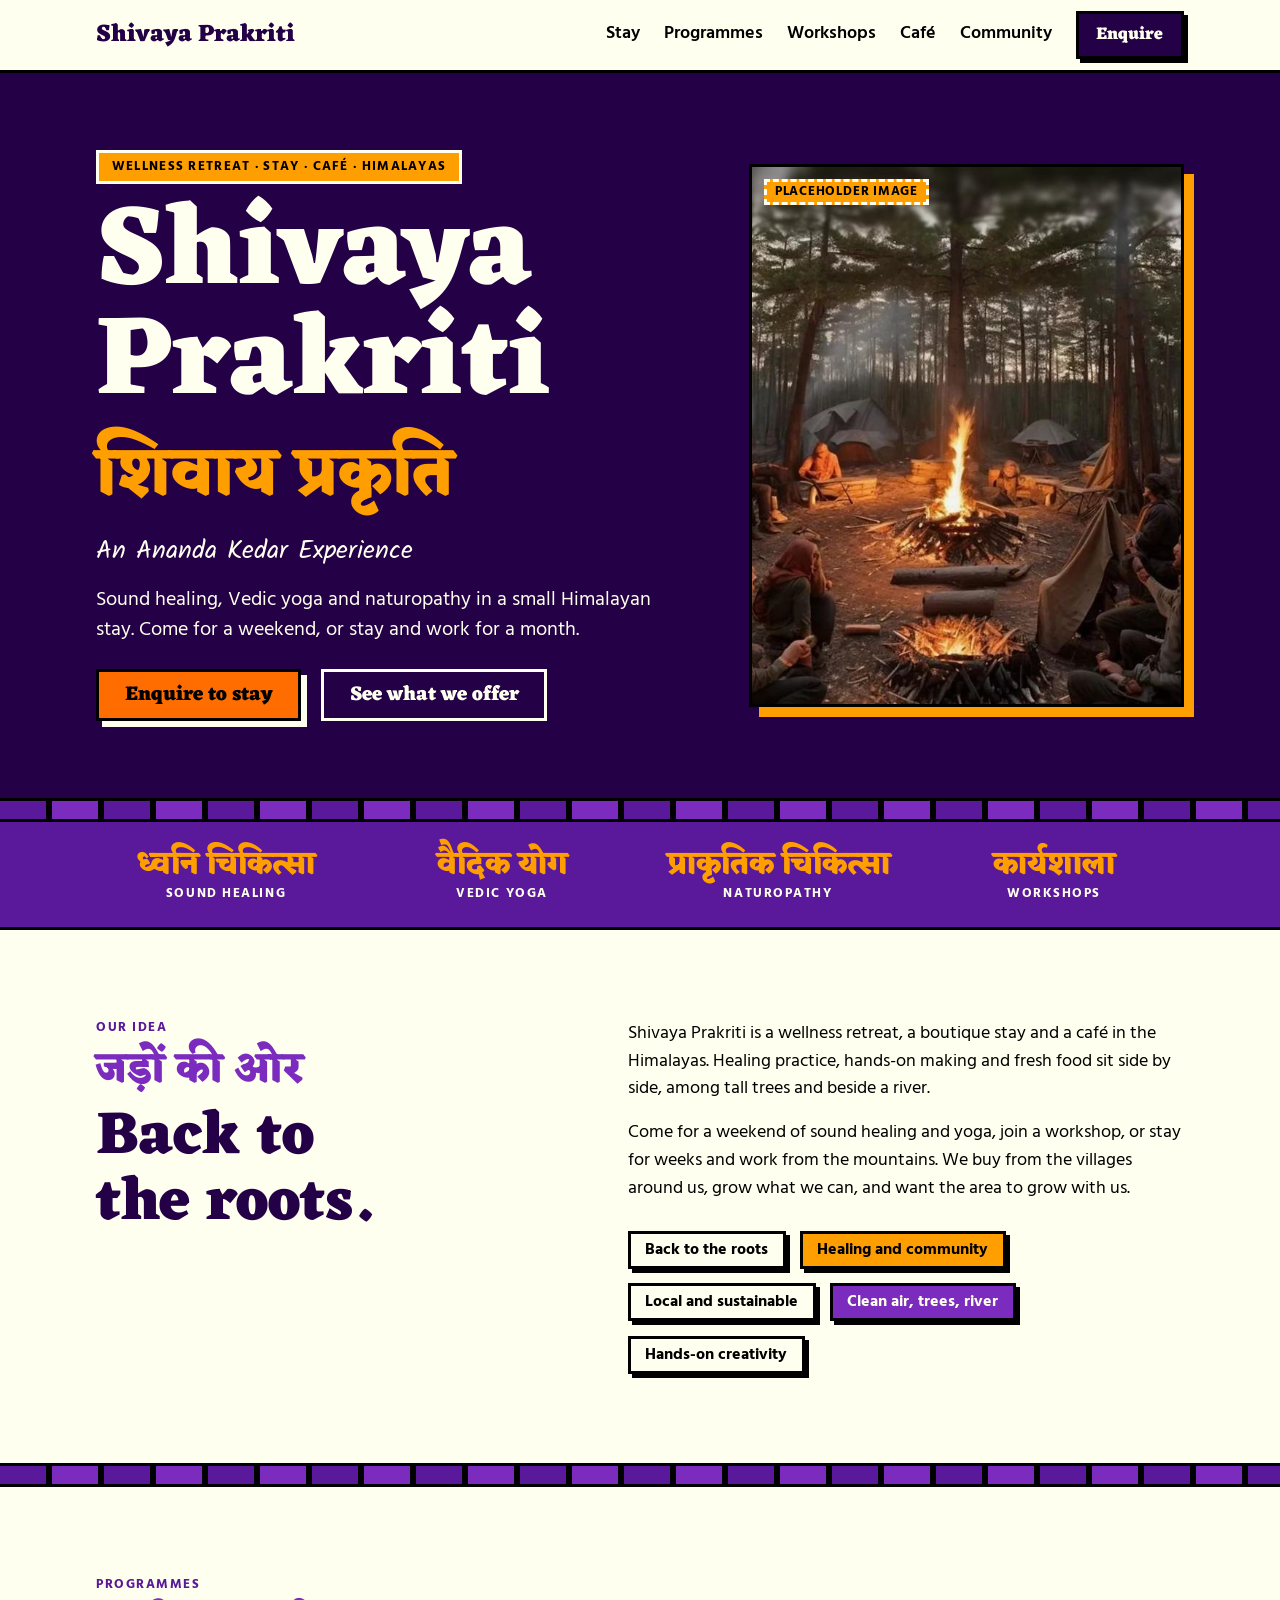
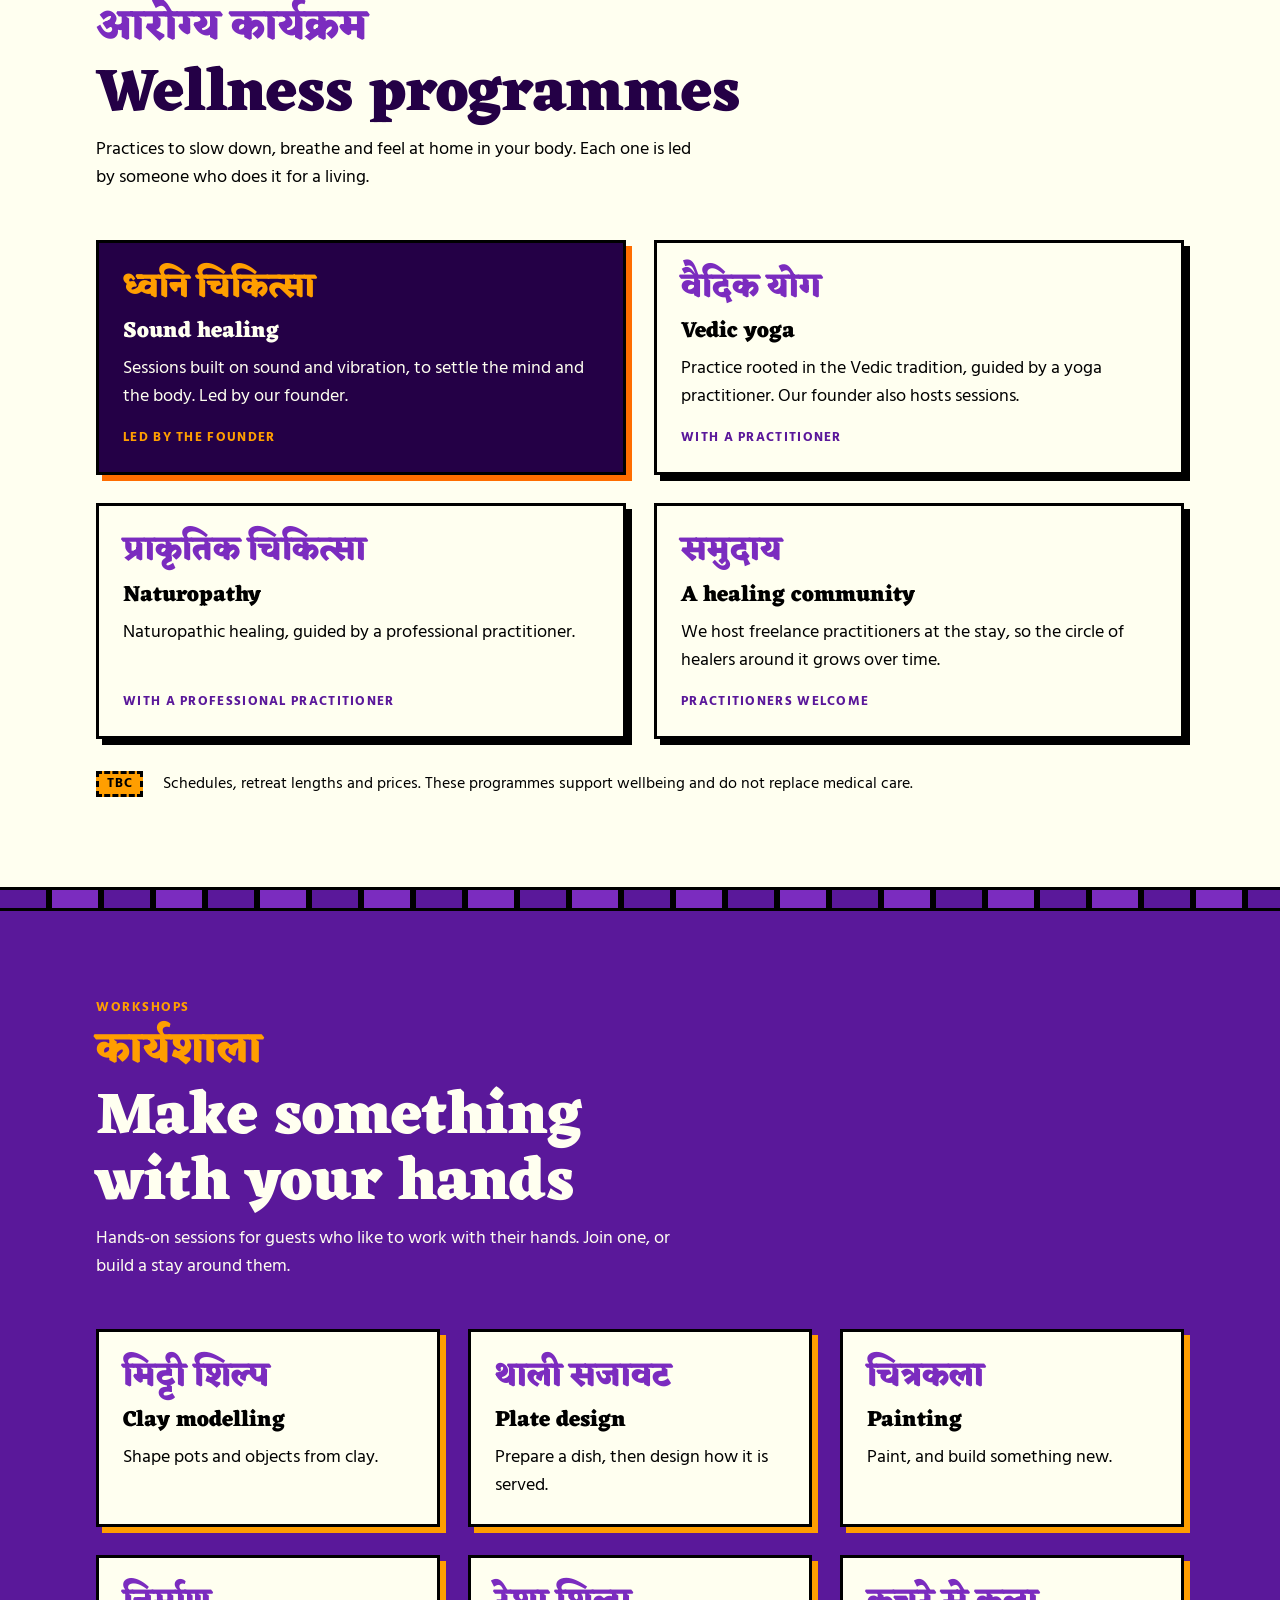
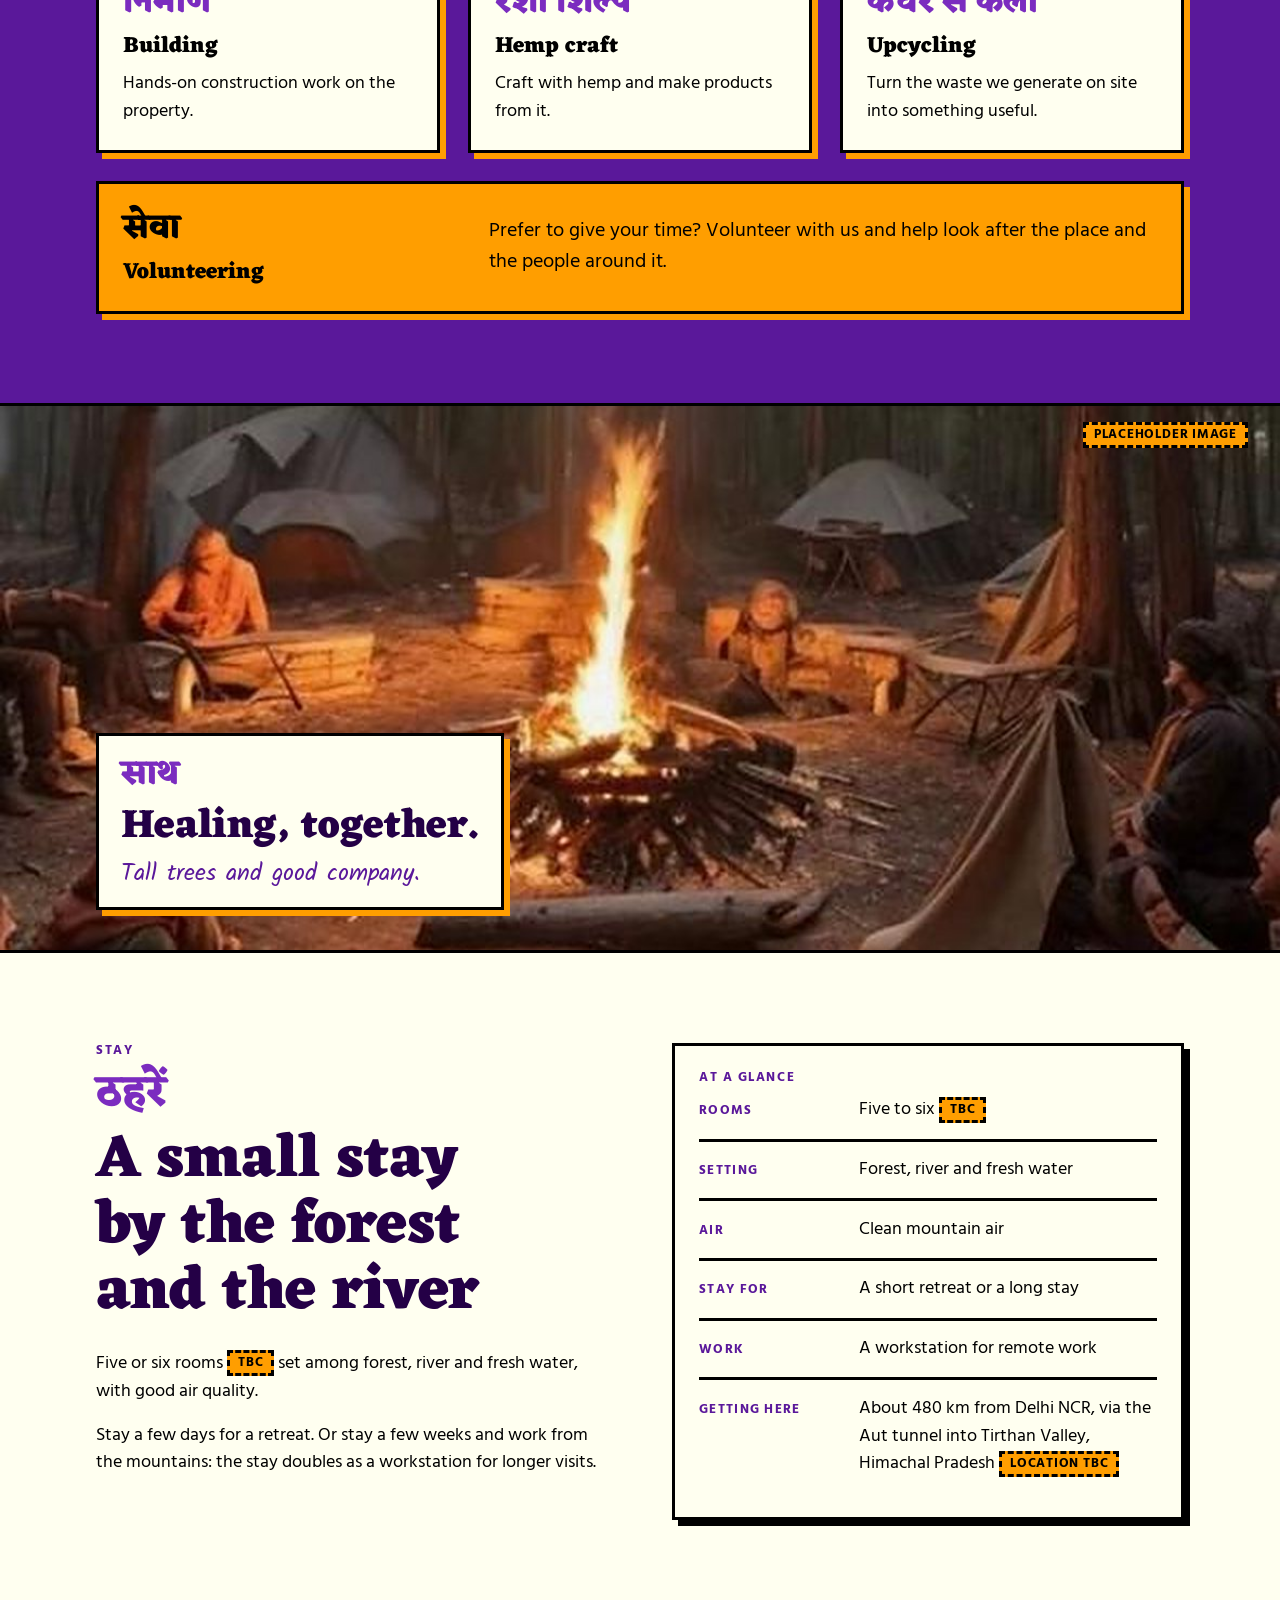
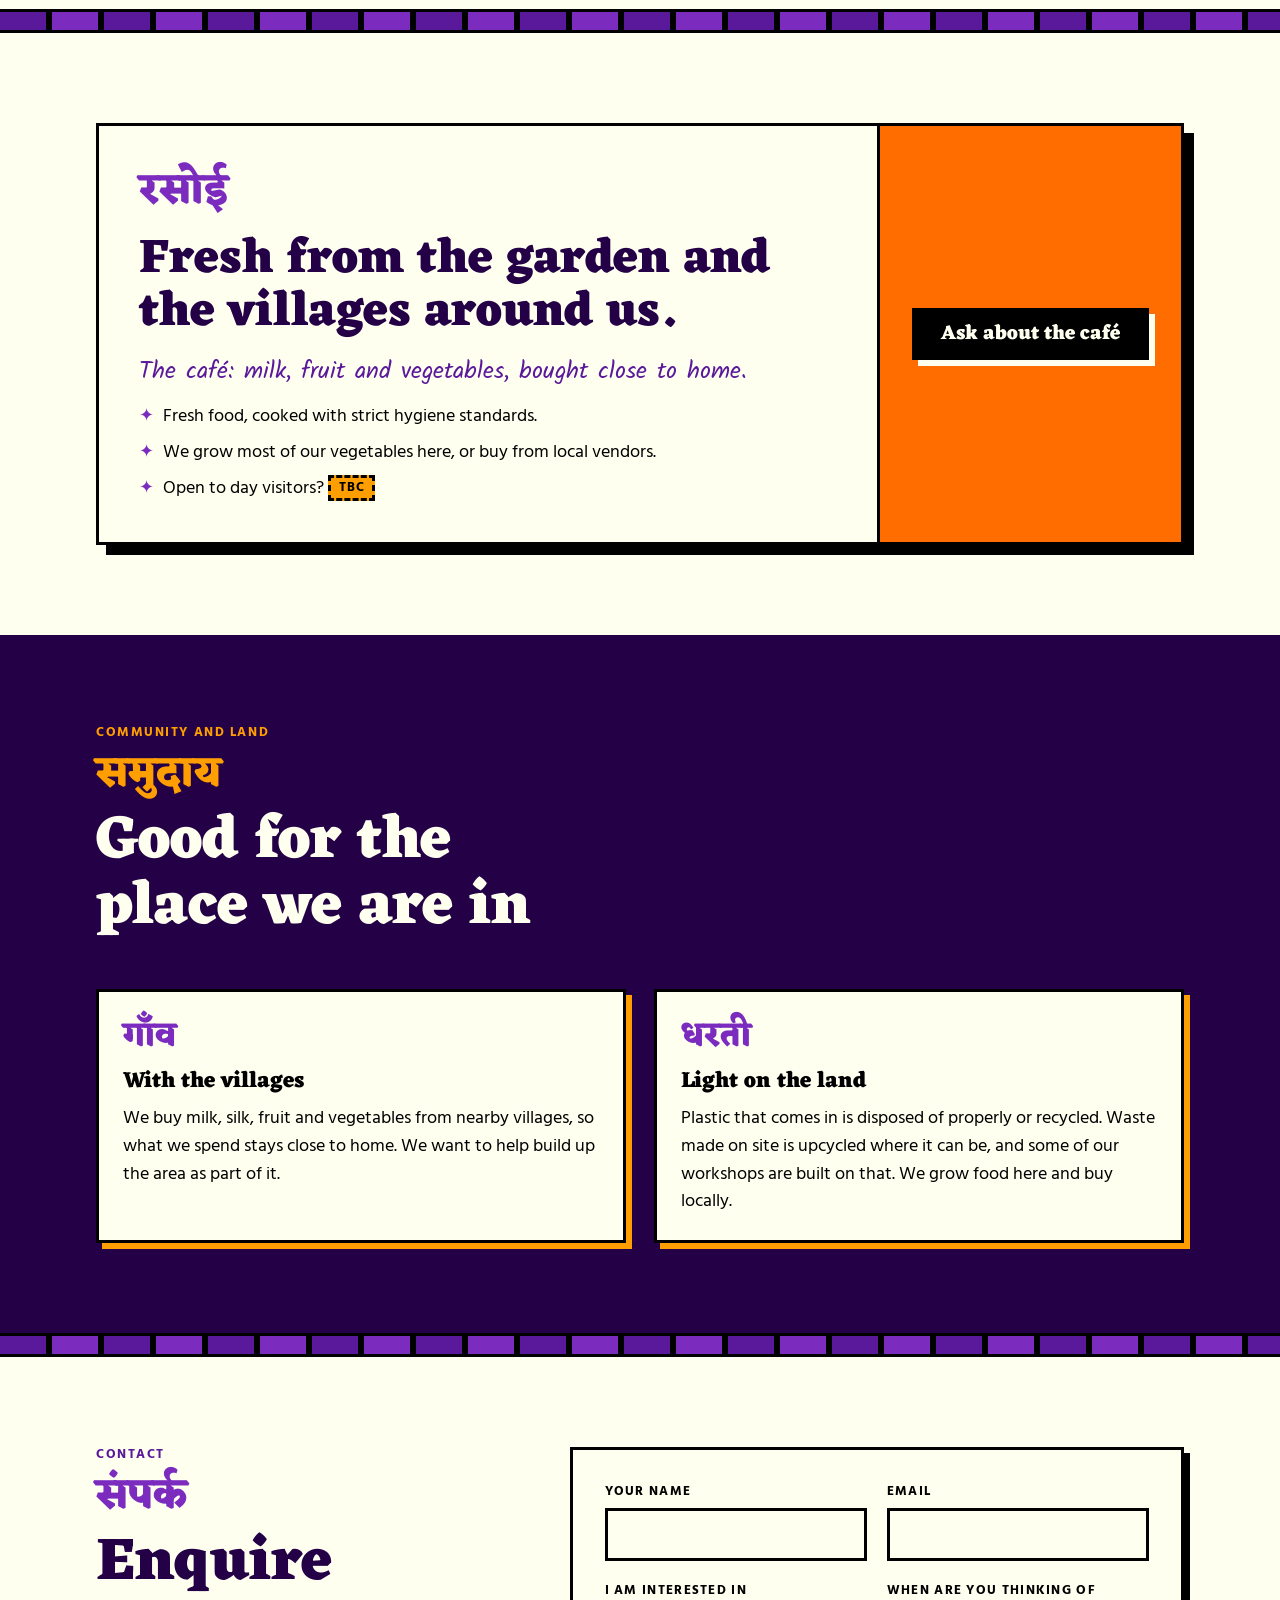
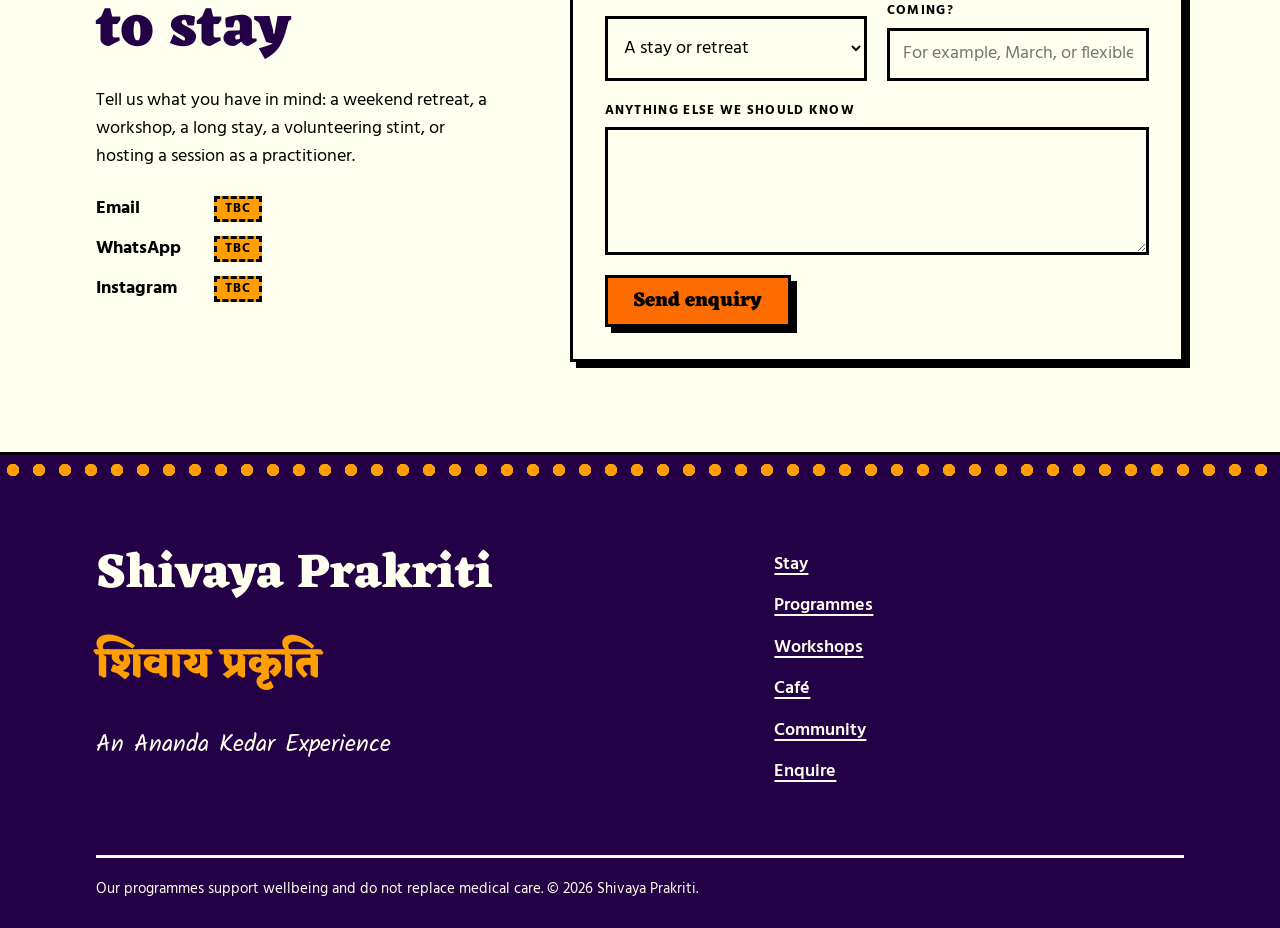
==== site/index.html @ 5810e59e "Add brand guidelines and website v1 - references/brand-guidelines.md: wordmark, Sandhya colour rules" ====
<!doctype html>
<html lang="en">
<head>
<meta charset="utf-8">
<meta name="viewport" content="width=device-width, initial-scale=1">
<title>Shivaya Prakriti: An Ananda Kedar Experience</title>
<meta name="description" content="A wellness retreat, boutique stay and café in the Himalayas. Sound healing, Vedic yoga, naturopathy, craft workshops and long stays.">
<meta name="theme-color" content="#240046">
<link rel="icon" href="assets/img/favicon.svg" type="image/svg+xml">
<link rel="preconnect" href="https://fonts.googleapis.com">
<link rel="preconnect" href="https://fonts.gstatic.com" crossorigin>
<link href="https://fonts.googleapis.com/css2?family=Eczar:wght@600;800&family=Hind:wght@400;600;700&family=Kalam:wght@400;700&display=swap" rel="stylesheet">
<link rel="stylesheet" href="assets/css/styles.css">
</head>
<body id="top">
<a class="skip" href="#main">Skip to content</a>

<header class="site-header">
  <div class="wrap bar">
    <a class="brand" href="#top">Shivaya Prakriti</a>
    <button class="menu-btn" id="menu-btn" type="button" aria-expanded="false" aria-controls="site-nav">Menu</button>
    <nav class="nav" id="site-nav" aria-label="Main">
      <ul>
        <li><a href="#stay">Stay</a></li>
        <li><a href="#programmes">Programmes</a></li>
        <li><a href="#workshops">Workshops</a></li>
        <li><a href="#cafe">Café</a></li>
        <li><a href="#community">Community</a></li>
      </ul>
      <a class="btn btn--dark btn--sm" href="#contact">Enquire</a>
    </nav>
  </div>
</header>

<main id="main">

  <!-- Hero -->
  <section class="hero on-dark" aria-labelledby="hero-title">
    <div class="wrap hero__grid">
      <div class="hero__text">
        <p class="hero__tag">Wellness retreat · Stay · Café · Himalayas</p>
        <h1 id="hero-title"><span>Shivaya</span><span>Prakriti</span></h1>
        <p class="deva" lang="hi">शिवाय प्रकृति</p>
        <p class="note">An Ananda Kedar Experience</p>
        <p class="lede">Sound healing, Vedic yoga and naturopathy in a small Himalayan stay. Come for a weekend, or stay and work for a month.</p>
        <div class="hero__cta">
          <a class="btn btn--primary" href="#contact">Enquire to stay</a>
          <a class="btn btn--ghost" href="#programmes">See what we offer</a>
        </div>
      </div>
      <figure class="frame">
        <img src="assets/img/campfire-portrait.jpg" width="1182" height="1470" fetchpriority="high"
             alt="Illustration of people gathered around two campfires in a pine forest at dusk, with tents among the trees.">
        <figcaption class="tbc">Placeholder image</figcaption>
      </figure>
    </div>
  </section>

  <div class="stripe" aria-hidden="true"></div>

  <!-- Devanagari band, each word with its English -->
  <div class="band">
    <div class="wrap">
      <ul>
        <li><span class="deva" lang="hi">ध्वनि चिकित्सा</span><span class="label">Sound healing</span></li>
        <li><span class="deva" lang="hi">वैदिक योग</span><span class="label">Vedic yoga</span></li>
        <li><span class="deva" lang="hi">प्राकृतिक चिकित्सा</span><span class="label">Naturopathy</span></li>
        <li><span class="deva" lang="hi">कार्यशाला</span><span class="label">Workshops</span></li>
      </ul>
    </div>
  </div>

  <!-- Idea -->
  <section class="sec" aria-labelledby="idea-title">
    <div class="wrap intro__grid">
      <div class="intro__head">
        <p class="label">Our idea</p>
        <p class="deva" lang="hi">जड़ों की ओर</p>
        <h2 id="idea-title">Back to the roots.</h2>
      </div>
      <div class="intro__body">
        <div class="prose">
          <p>Shivaya Prakriti is a wellness retreat, a boutique stay and a café in the Himalayas. Healing practice, hands-on making and fresh food sit side by side, among tall trees and beside a river.</p>
          <p>Come for a weekend of sound healing and yoga, join a workshop, or stay for weeks and work from the mountains. We buy from the villages around us, grow what we can, and want the area to grow with us.</p>
        </div>
        <ul class="chips" aria-label="What we care about">
          <li class="chip">Back to the roots</li>
          <li class="chip">Healing and community</li>
          <li class="chip">Local and sustainable</li>
          <li class="chip">Clean air, trees, river</li>
          <li class="chip">Hands-on creativity</li>
        </ul>
      </div>
    </div>
  </section>

  <div class="stripe" aria-hidden="true"></div>

  <!-- Programmes -->
  <section class="sec" id="programmes" aria-labelledby="programmes-title">
    <div class="wrap">
      <div class="sec-head">
        <p class="label">Programmes</p>
        <p class="deva" lang="hi">आरोग्य कार्यक्रम</p>
        <h2 id="programmes-title">Wellness programmes</h2>
        <p class="lede">Practices to slow down, breathe and feel at home in your body. Each one is led by someone who does it for a living.</p>
      </div>
      <div class="cards cards--2">
        <article class="card card--dark">
          <p class="deva" lang="hi">ध्वनि चिकित्सा</p>
          <h3>Sound healing</h3>
          <p>Sessions built on sound and vibration, to settle the mind and the body. Led by our founder.</p>
          <p class="card__meta">Led by the founder</p>
        </article>
        <article class="card">
          <p class="deva" lang="hi">वैदिक योग</p>
          <h3>Vedic yoga</h3>
          <p>Practice rooted in the Vedic tradition, guided by a yoga practitioner. Our founder also hosts sessions.</p>
          <p class="card__meta">With a practitioner</p>
        </article>
        <article class="card">
          <p class="deva" lang="hi">प्राकृतिक चिकित्सा</p>
          <h3>Naturopathy</h3>
          <p>Naturopathic healing, guided by a professional practitioner.</p>
          <p class="card__meta">With a professional practitioner</p>
        </article>
        <article class="card">
          <p class="deva" lang="hi">समुदाय</p>
          <h3>A healing community</h3>
          <p>We host freelance practitioners at the stay, so the circle of healers around it grows over time.</p>
          <p class="card__meta">Practitioners welcome</p>
        </article>
      </div>
      <p class="sec-foot">
        <span class="tbc">TBC</span>
        <span>Schedules, retreat lengths and prices. These programmes support wellbeing and do not replace medical care.</span>
      </p>
    </div>
  </section>

  <div class="stripe" aria-hidden="true"></div>

  <!-- Workshops -->
  <section class="sec sec--indigo on-dark" id="workshops" aria-labelledby="workshops-title">
    <div class="wrap">
      <div class="sec-head">
        <p class="label">Workshops</p>
        <p class="deva" lang="hi">कार्यशाला</p>
        <h2 id="workshops-title">Make something with your hands</h2>
        <p class="lede">Hands-on sessions for guests who like to work with their hands. Join one, or build a stay around them.</p>
      </div>
      <div class="cards cards--3">
        <article class="card">
          <p class="deva" lang="hi">मिट्टी शिल्प</p>
          <h3>Clay modelling</h3>
          <p>Shape pots and objects from clay.</p>
        </article>
        <article class="card">
          <p class="deva" lang="hi">थाली सजावट</p>
          <h3>Plate design</h3>
          <p>Prepare a dish, then design how it is served.</p>
        </article>
        <article class="card">
          <p class="deva" lang="hi">चित्रकला</p>
          <h3>Painting</h3>
          <p>Paint, and build something new.</p>
        </article>
        <article class="card">
          <p class="deva" lang="hi">निर्माण</p>
          <h3>Building</h3>
          <p>Hands-on construction work on the property.</p>
        </article>
        <article class="card">
          <p class="deva" lang="hi">रेशा शिल्प</p>
          <h3>Hemp craft</h3>
          <p>Craft with hemp and make products from it.</p>
        </article>
        <article class="card">
          <p class="deva" lang="hi">कचरे से कला</p>
          <h3>Upcycling</h3>
          <p>Turn the waste we generate on site into something useful.</p>
        </article>
      </div>
      <div class="vol">
        <article class="card card--amber">
          <p class="deva" lang="hi">सेवा</p>
          <h3>Volunteering</h3>
          <p>Prefer to give your time? Volunteer with us and help look after the place and the people around it.</p>
        </article>
      </div>
    </div>
  </section>

  <!-- Photo band -->
  <section class="photo" aria-labelledby="photo-title">
    <img src="assets/img/campfire-wide.jpg" width="1182" height="640" loading="lazy"
         alt="Wide view of people sitting around a campfire among tall pine trees at dusk.">
    <span class="tbc">Placeholder image</span>
    <div class="card">
      <p class="deva" lang="hi">साथ</p>
      <h2 id="photo-title">Healing, together.</h2>
      <p class="note">Tall trees and good company.</p>
    </div>
  </section>

  <!-- Stay -->
  <section class="sec" id="stay" aria-labelledby="stay-title">
    <div class="wrap stay__grid">
      <div class="stay__text">
        <div class="sec-head sec-head--flush">
          <p class="label">Stay</p>
          <p class="deva" lang="hi">ठहरें</p>
          <h2 id="stay-title">A small stay by the forest and the river</h2>
        </div>
        <div class="prose">
          <p>Five or six rooms <span class="tbc">TBC</span> set among forest, river and fresh water, with good air quality.</p>
          <p>Stay a few days for a retreat. Or stay a few weeks and work from the mountains: the stay doubles as a workstation for longer visits.</p>
        </div>
      </div>
      <div class="card">
        <p class="label">At a glance</p>
        <dl class="facts">
          <div><dt>Rooms</dt><dd>Five to six <span class="tbc">TBC</span></dd></div>
          <div><dt>Setting</dt><dd>Forest, river and fresh water</dd></div>
          <div><dt>Air</dt><dd>Clean mountain air</dd></div>
          <div><dt>Stay for</dt><dd>A short retreat or a long stay</dd></div>
          <div><dt>Work</dt><dd>A workstation for remote work</dd></div>
          <div><dt>Getting here</dt><dd>About 480 km from Delhi NCR, via the Aut tunnel into Tirthan Valley, Himachal Pradesh <span class="tbc">Location TBC</span></dd></div>
        </dl>
      </div>
    </div>
  </section>

  <div class="stripe" aria-hidden="true"></div>

  <!-- Café -->
  <section class="sec" id="cafe" aria-labelledby="cafe-title">
    <div class="wrap">
      <div class="cafe">
        <div class="cafe__text">
          <p class="deva" lang="hi">रसोई</p>
          <h2 id="cafe-title">Fresh from the garden and the villages around us.</h2>
          <p class="note">The café: milk, fruit and vegetables, bought close to home.</p>
          <ul class="cafe__list">
            <li>Fresh food, cooked with strict hygiene standards.</li>
            <li>We grow most of our vegetables here, or buy from local vendors.</li>
            <li>Open to day visitors? <span class="tbc">TBC</span></li>
          </ul>
        </div>
        <div class="cafe__side">
          <a class="btn btn--black" href="#contact">Ask about the café</a>
        </div>
      </div>
    </div>
  </section>

  <!-- Community and sustainability -->
  <section class="sec sec--amethyst on-dark" id="community" aria-labelledby="community-title">
    <div class="wrap">
      <div class="sec-head">
        <p class="label">Community and land</p>
        <p class="deva" lang="hi">समुदाय</p>
        <h2 id="community-title">Good for the place we are in</h2>
      </div>
      <div class="cards cards--2">
        <article class="card">
          <p class="deva" lang="hi">गाँव</p>
          <h3>With the villages</h3>
          <p>We buy milk, silk, fruit and vegetables from nearby villages, so what we spend stays close to home. We want to help build up the area as part of it.</p>
        </article>
        <article class="card">
          <p class="deva" lang="hi">धरती</p>
          <h3>Light on the land</h3>
          <p>Plastic that comes in is disposed of properly or recycled. Waste made on site is upcycled where it can be, and some of our workshops are built on that. We grow food here and buy locally.</p>
        </article>
      </div>
    </div>
  </section>

  <div class="stripe" aria-hidden="true"></div>

  <!-- Contact -->
  <section class="sec" id="contact" aria-labelledby="contact-title">
    <div class="wrap contact__grid">
      <div class="contact__info">
        <div class="sec-head sec-head--flush">
          <p class="label">Contact</p>
          <p class="deva" lang="hi">संपर्क</p>
          <h2 id="contact-title">Enquire to stay</h2>
        </div>
        <p class="lede">Tell us what you have in mind: a weekend retreat, a workshop, a long stay, a volunteering stint, or hosting a session as a practitioner.</p>
        <ul class="contact__list">
          <li><strong>Email</strong> <span class="tbc">TBC</span></li>
          <li><strong>WhatsApp</strong> <span class="tbc">TBC</span></li>
          <li><strong>Instagram</strong> <span class="tbc">TBC</span></li>
        </ul>
      </div>

      <form class="card form" id="enquiry" novalidate>
        <div class="row">
          <div class="field">
            <label for="f-name">Your name</label>
            <input id="f-name" name="name" type="text" autocomplete="name" required>
          </div>
          <div class="field">
            <label for="f-email">Email</label>
            <input id="f-email" name="email" type="email" autocomplete="email" required>
          </div>
        </div>
        <div class="row">
          <div class="field">
            <label for="f-interest">I am interested in</label>
            <select id="f-interest" name="interest">
              <option>A stay or retreat</option>
              <option>A long stay and remote work</option>
              <option>A workshop</option>
              <option>The café</option>
              <option>Volunteering</option>
              <option>Hosting a session as a practitioner</option>
              <option>Something else</option>
            </select>
          </div>
          <div class="field">
            <label for="f-dates">When are you thinking of coming?</label>
            <input id="f-dates" name="dates" type="text" placeholder="For example, March, or flexible">
          </div>
        </div>
        <div class="field">
          <label for="f-message">Anything else we should know</label>
          <textarea id="f-message" name="message"></textarea>
        </div>
        <div>
          <button class="btn btn--primary" type="submit">Send enquiry</button>
        </div>
        <p class="form__status" id="form-status" role="status" aria-live="polite"></p>
      </form>
    </div>
  </section>

</main>

<footer class="site-footer on-dark">
  <div class="dots" aria-hidden="true"></div>
  <div class="wrap">
    <div class="site-footer__grid">
      <div class="site-footer__brand">
        <a class="brand" href="#top">Shivaya Prakriti</a>
        <p class="deva" lang="hi">शिवाय प्रकृति</p>
        <p class="note">An Ananda Kedar Experience</p>
      </div>
      <nav aria-label="Footer">
        <ul>
          <li><a href="#stay">Stay</a></li>
          <li><a href="#programmes">Programmes</a></li>
          <li><a href="#workshops">Workshops</a></li>
          <li><a href="#cafe">Café</a></li>
          <li><a href="#community">Community</a></li>
          <li><a href="#contact">Enquire</a></li>
        </ul>
      </nav>
    </div>
    <p class="site-footer__small">Our programmes support wellbeing and do not replace medical care. © 2026 Shivaya Prakriti.</p>
  </div>
</footer>

<script src="assets/js/main.js" defer></script>
</body>
</html>
---- site/assets/css/styles.css ----
/*
  Shivaya Prakriti: An Ananda Kedar Experience
  Indian Brutalism. Sandhya palette, Signboard type.
  Rules live in references/brand-guidelines.md.

  Layout concept: full-width colour bands (amethyst, ivory, indigo) divided by
  Kath-Kuni stripes. Inside each band, heavy outlined blocks with hard shadows.
*/

:root {
  /* Sandhya palette */
  --amethyst: #240046;
  --indigo:   #5A189A;
  --violet:   #7B2CBF;
  --pumpkin:  #FF6D00;
  --amber:    #FF9E00;
  --ivory:    #FFFFF0;
  --black:    #000000;

  /* Signboard type */
  --font-display: "Eczar", Georgia, serif;
  --font-body:    "Hind", system-ui, -apple-system, "Segoe UI", sans-serif;
  --font-note:    "Kalam", "Comic Sans MS", cursive;

  /* Outlines and hard shadows (no blur, no radius) */
  --line: 3px;
  --shadow-c: var(--black);       /* hard shadow colour: amber or ivory on dark surfaces */
  --offset-s: 4px;
  --offset-m: 6px;
  --offset-l: 10px;

  /* Layout */
  --gutter: 1rem;
  --max: 72rem;
  --section: clamp(3rem, 7vw, 6rem);
}

*,
*::before,
*::after { box-sizing: border-box; }

html {
  -webkit-text-size-adjust: 100%;
  scroll-padding-top: 5rem;
}

@media (prefers-reduced-motion: no-preference) {
  html { scroll-behavior: smooth; }
}

body {
  margin: 0;
  background: var(--ivory);
  color: var(--black);
  font-family: var(--font-body);
  font-size: 1.125rem;
  line-height: 1.55;
  overflow-x: clip;
}

img { display: block; max-width: 100%; height: auto; }

p, h1, h2, h3, ul, dl, dd, figure { margin: 0; }
ul { padding: 0; list-style: none; }

a { color: var(--violet); text-underline-offset: 0.2em; text-decoration-thickness: 2px; }
a:hover { color: var(--indigo); }

:focus-visible { outline: var(--line) solid var(--violet); outline-offset: 3px; }
.on-dark :focus-visible { outline-color: var(--amber); }

@media (min-width: 48rem) { :root { --gutter: 2rem; } }

.wrap {
  width: 100%;
  max-width: var(--max);
  margin-inline: auto;
  padding-inline: var(--gutter);
}

.skip {
  position: absolute;
  left: 1rem;
  top: -4rem;
  z-index: 40;
  padding: 0.6rem 1rem;
  background: var(--amber);
  color: var(--black);
  border: var(--line) solid var(--black);
  font-weight: 700;
}
.skip:focus { top: 1rem; }

/* ---------- Type ---------- */

.label {
  font-size: 0.8125rem;
  font-weight: 700;
  letter-spacing: 0.12em;
  text-transform: uppercase;
  line-height: 1.3;
  color: var(--indigo);
}
.on-dark .label { color: var(--amber); }

.deva {
  font-family: var(--font-display);
  font-weight: 800;
  font-size: clamp(1.75rem, 4vw, 2.5rem);
  line-height: 1.3;
  color: var(--violet);
}
.on-dark .deva { color: var(--amber); }

h2 {
  font-family: var(--font-display);
  font-weight: 800;
  font-size: clamp(2.25rem, 5.5vw, 3.75rem);
  line-height: 1.1;
  color: var(--amethyst);
  text-wrap: balance;
}
.on-dark h2 { color: var(--ivory); }

h3 {
  font-family: var(--font-display);
  font-weight: 800;
  line-height: 1.25;
}

.note {
  font-family: var(--font-note);
  font-size: clamp(1.25rem, 2.4vw, 1.5rem);
  line-height: 1.3;
  color: var(--indigo);
}
.on-dark .note { color: var(--ivory); }

.lede { max-width: 38rem; }
.prose { display: grid; gap: 1rem; max-width: 40rem; }

/* ---------- Placeholder chip: content awaiting the founder ---------- */

.tbc {
  display: inline-block;
  padding: 0.05rem 0.5rem;
  background: var(--amber);
  color: var(--black);
  border: var(--line) dashed var(--black);
  font-family: var(--font-body);
  font-size: 0.8125rem;
  font-weight: 700;
  letter-spacing: 0.06em;
  line-height: 1.4;
  text-transform: uppercase;
  vertical-align: middle;
}
.on-dark .tbc { border-color: var(--ivory); }

/* ---------- Buttons ---------- */

.btn {
  display: inline-flex;
  align-items: center;
  justify-content: center;
  min-height: 3.25rem;
  padding: 0.65rem 1.6rem;
  background: var(--ivory);
  color: var(--black);
  border: var(--line) solid var(--black);
  box-shadow: var(--offset-m) var(--offset-m) 0 var(--shadow-c);
  font-family: var(--font-display);
  font-weight: 800;
  font-size: 1.25rem;
  line-height: 1.2;
  text-align: center;
  text-decoration: none;
  cursor: pointer;
  transition: transform 0.12s ease, box-shadow 0.12s ease;
}
.btn:hover {
  color: var(--black);
  transform: translate(-2px, -2px);
  box-shadow: 8px 8px 0 var(--shadow-c);
}
.btn:active {
  transform: translate(6px, 6px);
  box-shadow: 0 0 0 var(--shadow-c);
}

.btn--primary { background: var(--pumpkin); }

.btn--dark { background: var(--amethyst); color: var(--ivory); }
.btn--dark:hover { background: var(--indigo); color: var(--ivory); }

.btn--black { background: var(--black); color: var(--ivory); --shadow-c: var(--ivory); }
.btn--black:hover { color: var(--ivory); }

.btn--ghost {
  background: transparent;
  color: var(--ivory);
  border-color: var(--ivory);
  box-shadow: none;
}
.btn--ghost:hover { background: var(--ivory); color: var(--black); box-shadow: none; transform: none; }
.btn--ghost:active { transform: none; }

.btn--sm {
  min-height: 3rem;
  padding: 0.4rem 1.1rem;
  font-size: 1.0625rem;
  box-shadow: var(--offset-s) var(--offset-s) 0 var(--shadow-c);
}

.on-dark .btn { --shadow-c: var(--ivory); }
.on-dark .btn--ghost { color: var(--ivory); }
.on-dark .btn--ghost:hover { color: var(--black); }

@media (prefers-reduced-motion: reduce) {
  .btn { transition: none; }
}

/* ---------- Header ---------- */

.site-header {
  position: sticky;
  top: env(safe-area-inset-top, 0px);
  z-index: 30;
  background: var(--ivory);
  border-bottom: var(--line) solid var(--black);
}

.bar {
  display: flex;
  flex-wrap: wrap;
  align-items: center;
  justify-content: space-between;
  gap: 0.5rem 1.5rem;
  padding-block: 0.7rem;
}

.brand {
  font-family: var(--font-display);
  font-weight: 800;
  font-size: 1.5rem;
  line-height: 1.2;
  color: var(--amethyst);
  text-decoration: none;
}
.brand:hover { color: var(--indigo); }

.nav { display: flex; align-items: center; gap: 1.5rem; }
.nav ul { display: flex; gap: 1.5rem; }
.nav li a {
  display: inline-block;
  padding-block: 0.25rem;
  color: var(--black);
  font-weight: 600;
  text-decoration: none;
  border-bottom: var(--line) solid transparent;
}
.nav li a:hover { border-bottom-color: var(--violet); color: var(--black); }

.menu-btn {
  display: none;
  min-height: 3rem;
  padding: 0.3rem 1rem;
  background: var(--ivory);
  color: var(--black);
  border: var(--line) solid var(--black);
  box-shadow: var(--offset-s) var(--offset-s) 0 var(--shadow-c);
  font-family: var(--font-display);
  font-weight: 800;
  font-size: 1.0625rem;
  cursor: pointer;
}

@media (max-width: 63.99rem) {
  .js .menu-btn { display: inline-flex; align-items: center; }
  .js .nav {
    display: none;
    position: absolute;
    top: 100%;
    inset-inline: 0;
    flex-direction: column;
    align-items: stretch;
    gap: 1rem;
    padding: 1rem var(--gutter) 1.5rem;
    background: var(--ivory);
    border-bottom: var(--line) solid var(--black);
  }
  .js .nav.is-open { display: flex; }
  .js .nav ul { flex-direction: column; gap: 0; }
  .js .nav li a { display: block; padding-block: 0.7rem; font-size: 1.25rem; }
  .js .nav .btn { align-self: flex-start; }
}

/* ---------- Kath-Kuni stripe: the only texture ---------- */

.stripe {
  height: 1.5rem;
  border-block: var(--line) solid var(--black);
  background: repeating-linear-gradient(
    90deg,
    var(--indigo) 0 46px,
    var(--black) 46px 52px,
    var(--violet) 52px 98px,
    var(--black) 98px 104px
  );
}

.dots {
  height: 1.875rem;
  border-top: var(--line) solid var(--black);
  background-color: var(--amethyst);
  background-image: radial-gradient(circle, var(--amber) 6px, transparent 6.5px);
  background-size: 26px 30px;
}

/* ---------- Sections ---------- */

.sec { padding-block: var(--section); }
.sec--amethyst { background: var(--amethyst); color: var(--ivory); }
.sec--indigo { background: var(--indigo); color: var(--ivory); }
.on-dark { --shadow-c: var(--amber); }

.sec-head { display: grid; gap: 0.5rem; max-width: 46rem; margin-bottom: clamp(1.75rem, 4vw, 3rem); }
.sec-head--flush { margin-bottom: 0; }

.cards {
  display: grid;
  gap: 1.75rem;
  grid-template-columns: minmax(0, 1fr);
}
@media (min-width: 40rem) { .cards--2, .cards--3 { grid-template-columns: repeat(2, minmax(0, 1fr)); } }
@media (min-width: 64rem) { .cards--3 { grid-template-columns: repeat(3, minmax(0, 1fr)); } }

.card {
  display: flex;
  flex-direction: column;
  gap: 0.6rem;
  min-width: 0;
  padding: 1.5rem;
  background: var(--ivory);
  color: var(--black);
  border: var(--line) solid var(--black);
  box-shadow: var(--offset-m) var(--offset-m) 0 var(--shadow-c);
}
.card .deva { font-size: clamp(1.75rem, 3vw, 2rem); }
.card h3 { font-size: 1.375rem; color: var(--black); }
.card__meta {
  margin-top: auto;
  padding-top: 0.5rem;
  font-size: 0.8125rem;
  font-weight: 700;
  letter-spacing: 0.1em;
  text-transform: uppercase;
  color: var(--indigo);
}
.card .deva { color: var(--violet); }
.card .label { color: var(--indigo); }
.card .tbc { border-color: var(--black); }
.card--dark { background: var(--amethyst); color: var(--ivory); --shadow-c: var(--pumpkin); }
.card--dark .deva { color: var(--amber); }
.card--dark h3 { color: var(--ivory); }
.card--dark .card__meta { color: var(--amber); }
.card--amber { background: var(--amber); }
.card--amber .deva { color: var(--black); }
.card--amber .card__meta { color: var(--black); }

.sec-foot {
  display: flex;
  flex-wrap: wrap;
  align-items: center;
  gap: 0.75rem 1.25rem;
  margin-top: 2rem;
  font-size: 1rem;
}

.vol { margin-top: 1.75rem; }
@media (min-width: 48rem) {
  .vol .card {
    display: grid;
    grid-template-columns: minmax(0, 1fr) minmax(0, 2fr);
    column-gap: 2rem;
    row-gap: 0.6rem;
    align-items: center;
  }
  .vol .card > .deva,
  .vol .card > h3 { grid-column: 1; }
  .vol .card > p:last-child { grid-column: 2; grid-row: 1 / span 2; font-size: 1.25rem; }
}

/* ---------- Hero ---------- */

.hero { background: var(--amethyst); color: var(--ivory); padding-block: clamp(2.5rem, 6vw, 5rem); }

.hero__grid {
  display: grid;
  gap: clamp(2.5rem, 6vw, 4rem);
  align-items: center;
  grid-template-columns: minmax(0, 1fr);
}
@media (min-width: 56rem) { .hero__grid { grid-template-columns: minmax(0, 1.15fr) minmax(0, 0.85fr); } }

.hero__text { display: grid; gap: 1rem; justify-items: start; min-width: 0; }

.hero__tag {
  padding: 0.25rem 0.8rem;
  background: var(--amber);
  color: var(--black);
  border: var(--line) solid var(--ivory);
  font-size: 0.8125rem;
  font-weight: 700;
  letter-spacing: 0.1em;
  text-transform: uppercase;
}

.hero h1 {
  display: grid;
  font-family: var(--font-display);
  font-weight: 800;
  font-size: clamp(3.25rem, 10.5vw, 7rem);
  line-height: 0.98;
  color: var(--ivory);
}

.hero .deva { font-size: clamp(2rem, 6vw, 4rem); color: var(--amber); }
.hero .note { font-size: clamp(1.375rem, 3vw, 1.625rem); color: var(--ivory); }
.hero .lede { font-size: 1.25rem; line-height: 1.5; }
.hero__cta { display: flex; flex-wrap: wrap; gap: 1.25rem; padding-top: 0.5rem; }

.frame {
  position: relative;
  min-width: 0;
  background: var(--black);
  border: var(--line) solid var(--black);
  box-shadow: var(--offset-l) var(--offset-l) 0 var(--shadow-c);
}
.frame img { width: 100%; aspect-ratio: 4 / 5; object-fit: cover; }
.frame .tbc { position: absolute; top: 0.75rem; left: 0.75rem; }
@media (max-width: 55.99rem) {
  .frame img { aspect-ratio: 4 / 3; object-position: 50% 62%; }
}

/* Devanagari band: always Devanagari with its English */

.band {
  background: var(--indigo);
  color: var(--ivory);
  border-bottom: var(--line) solid var(--black);
}
.band ul {
  display: grid;
  grid-template-columns: repeat(2, minmax(0, 1fr));
  gap: 1.25rem 1rem;
  padding-block: 1.5rem;
  text-align: center;
}
@media (min-width: 48rem) { .band ul { grid-template-columns: repeat(4, minmax(0, 1fr)); } }
.band li { display: grid; gap: 0.1rem; }
.band .deva { font-size: clamp(1.375rem, 3vw, 1.875rem); color: var(--amber); }
.band .label { color: var(--ivory); }

/* ---------- Intro ---------- */

.intro__grid {
  display: grid;
  gap: 2.5rem clamp(2rem, 6vw, 5rem);
  grid-template-columns: minmax(0, 1fr);
  align-items: start;
}
@media (min-width: 56rem) { .intro__grid { grid-template-columns: minmax(0, 0.9fr) minmax(0, 1.1fr); } }
.intro__head { display: grid; gap: 0.5rem; }
.intro__body { display: grid; gap: 1.75rem; min-width: 0; }

.chips { display: flex; flex-wrap: wrap; gap: 0.9rem; }
.chip {
  padding: 0.3rem 0.9rem;
  background: var(--ivory);
  color: var(--black);
  border: var(--line) solid var(--black);
  box-shadow: var(--offset-s) var(--offset-s) 0 var(--shadow-c);
  font-weight: 700;
  font-size: 1rem;
  line-height: 1.4;
}
.chip:nth-child(2) { background: var(--amber); }
.chip:nth-child(4) { background: var(--violet); color: var(--ivory); }

/* ---------- Photo band ---------- */

.photo { position: relative; background: var(--black); border-block: var(--line) solid var(--black); }
.photo > img {
  width: 100%;
  height: clamp(20rem, 46vw, 34rem);
  object-fit: cover;
  object-position: 50% 45%;
}
.photo .card {
  position: absolute;
  left: var(--gutter);
  bottom: clamp(1rem, 4vw, 2.5rem);
  max-width: min(26rem, calc(100% - 2 * var(--gutter)));
  padding: 1.1rem 1.4rem;
}
@media (min-width: 72rem) { .photo .card { left: calc((100% - var(--max)) / 2 + var(--gutter)); } }
.photo .card { --shadow-c: var(--amber); }
.photo .card h2 { font-size: clamp(1.75rem, 4vw, 2.5rem); }
.photo > .tbc { position: absolute; top: 1rem; right: var(--gutter); }

/* ---------- Stay ---------- */

.stay__text { display: grid; gap: 1.5rem; min-width: 0; }
.stay__grid {
  display: grid;
  gap: 2.5rem clamp(2rem, 5vw, 4rem);
  grid-template-columns: minmax(0, 1fr);
  align-items: start;
}
@media (min-width: 56rem) { .stay__text { display: grid; gap: 1.5rem; min-width: 0; }
.stay__grid { grid-template-columns: minmax(0, 1fr) minmax(0, 1fr); } }

.facts { display: grid; padding: 0; }
.facts > div {
  display: grid;
  gap: 0.15rem 1rem;
  padding: 0.9rem 0;
  border-top: var(--line) solid var(--black);
}
.facts > div:first-child { border-top: 0; padding-top: 0; }
.facts dt { font-size: 0.8125rem; font-weight: 700; letter-spacing: 0.1em; text-transform: uppercase; color: var(--indigo); }
.facts dd { font-size: 1.125rem; }
@media (min-width: 30rem) { .facts > div { grid-template-columns: 9rem minmax(0, 1fr); align-items: baseline; } }

/* ---------- Café ---------- */

.cafe {
  display: grid;
  grid-template-columns: minmax(0, 1fr);
  background: var(--ivory);
  border: var(--line) solid var(--black);
  box-shadow: var(--offset-l) var(--offset-l) 0 var(--shadow-c);
}
@media (min-width: 56rem) { .cafe { grid-template-columns: minmax(0, 1fr) 19rem; } }
.cafe__text { display: grid; gap: 1rem; padding: clamp(1.5rem, 4vw, 2.5rem); }
.cafe__text h2 { font-size: clamp(2rem, 4.6vw, 3rem); }
.cafe__list { display: grid; gap: 0.5rem; max-width: 40rem; }
.cafe__list li { position: relative; padding-left: 1.5rem; }
.cafe__list li::before { content: "\2726"; position: absolute; left: 0; color: var(--violet); }
.cafe__side {
  display: flex;
  align-items: center;
  justify-content: center;
  padding: 1.5rem;
  background: var(--pumpkin);
  border-top: var(--line) solid var(--black);
}
@media (min-width: 56rem) { .cafe__side { border-top: 0; border-left: var(--line) solid var(--black); } }

/* ---------- Contact ---------- */

.contact__grid {
  display: grid;
  gap: 2.5rem clamp(2rem, 5vw, 4rem);
  grid-template-columns: minmax(0, 1fr);
  align-items: start;
}
@media (min-width: 56rem) { .contact__grid { grid-template-columns: minmax(0, 0.8fr) minmax(0, 1.2fr); } }
.contact__info { display: grid; gap: 1.5rem; }
.contact__list { display: grid; gap: 0.75rem; }
.contact__list li { display: flex; flex-wrap: wrap; align-items: center; gap: 0.5rem 0.9rem; }
.contact__list strong { display: inline-block; min-width: 6.5rem; }

.form { display: grid; gap: 1.25rem; padding: clamp(1.25rem, 3vw, 2rem); }
.form .row { display: grid; gap: 1.25rem; grid-template-columns: minmax(0, 1fr); }
@media (min-width: 40rem) { .form .row { grid-template-columns: repeat(2, minmax(0, 1fr)); } }

.field { display: grid; gap: 0.4rem; min-width: 0; }
.field label { font-size: 0.8125rem; font-weight: 700; letter-spacing: 0.1em; text-transform: uppercase; }
.field input,
.field select,
.field textarea {
  width: 100%;
  min-height: 3.25rem;
  padding: 0.6rem 0.8rem;
  background: var(--ivory);
  color: var(--black);
  border: var(--line) solid var(--black);
  border-radius: 0;
  font: inherit;
}
.field textarea { min-height: 8rem; resize: vertical; }
.field [aria-invalid="true"] { box-shadow: var(--offset-s) var(--offset-s) 0 var(--shadow-c); --shadow-c: var(--amber); }
.field__error {
  justify-self: start;
  padding: 0.15rem 0.6rem;
  background: var(--amber);
  color: var(--black);
  border: var(--line) solid var(--black);
  font-size: 0.9375rem;
  font-weight: 700;
}
.form__status { font-weight: 600; }
.form__status:empty { display: none; }
.form__status {
  padding: 0.7rem 1rem;
  background: var(--amber);
  color: var(--black);
  border: var(--line) solid var(--black);
}

/* ---------- Footer ---------- */

.site-footer { background: var(--amethyst); color: var(--ivory); }
.site-footer__grid {
  display: grid;
  gap: 2rem clamp(2rem, 5vw, 4rem);
  grid-template-columns: minmax(0, 1fr);
  padding-block: clamp(2.5rem, 5vw, 4rem);
}
@media (min-width: 56rem) { .site-footer__grid { grid-template-columns: minmax(0, 1.2fr) minmax(0, 0.8fr); } }
.site-footer .brand { color: var(--ivory); font-size: clamp(2rem, 5vw, 3rem); }
.site-footer .brand:hover { color: var(--amber); }
.site-footer .deva { color: var(--amber); }
.site-footer__brand { display: grid; gap: 0.35rem; justify-items: start; }
.site-footer nav ul { display: grid; gap: 0.25rem; }
.site-footer nav a { display: inline-block; padding-block: 0.3rem; color: var(--ivory); font-weight: 600; }
.site-footer nav a:hover { color: var(--amber); }
.site-footer__small {
  padding-block: 1.25rem 1.75rem;
  border-top: var(--line) solid var(--ivory);
  font-size: 0.9375rem;
  line-height: 1.5;
}
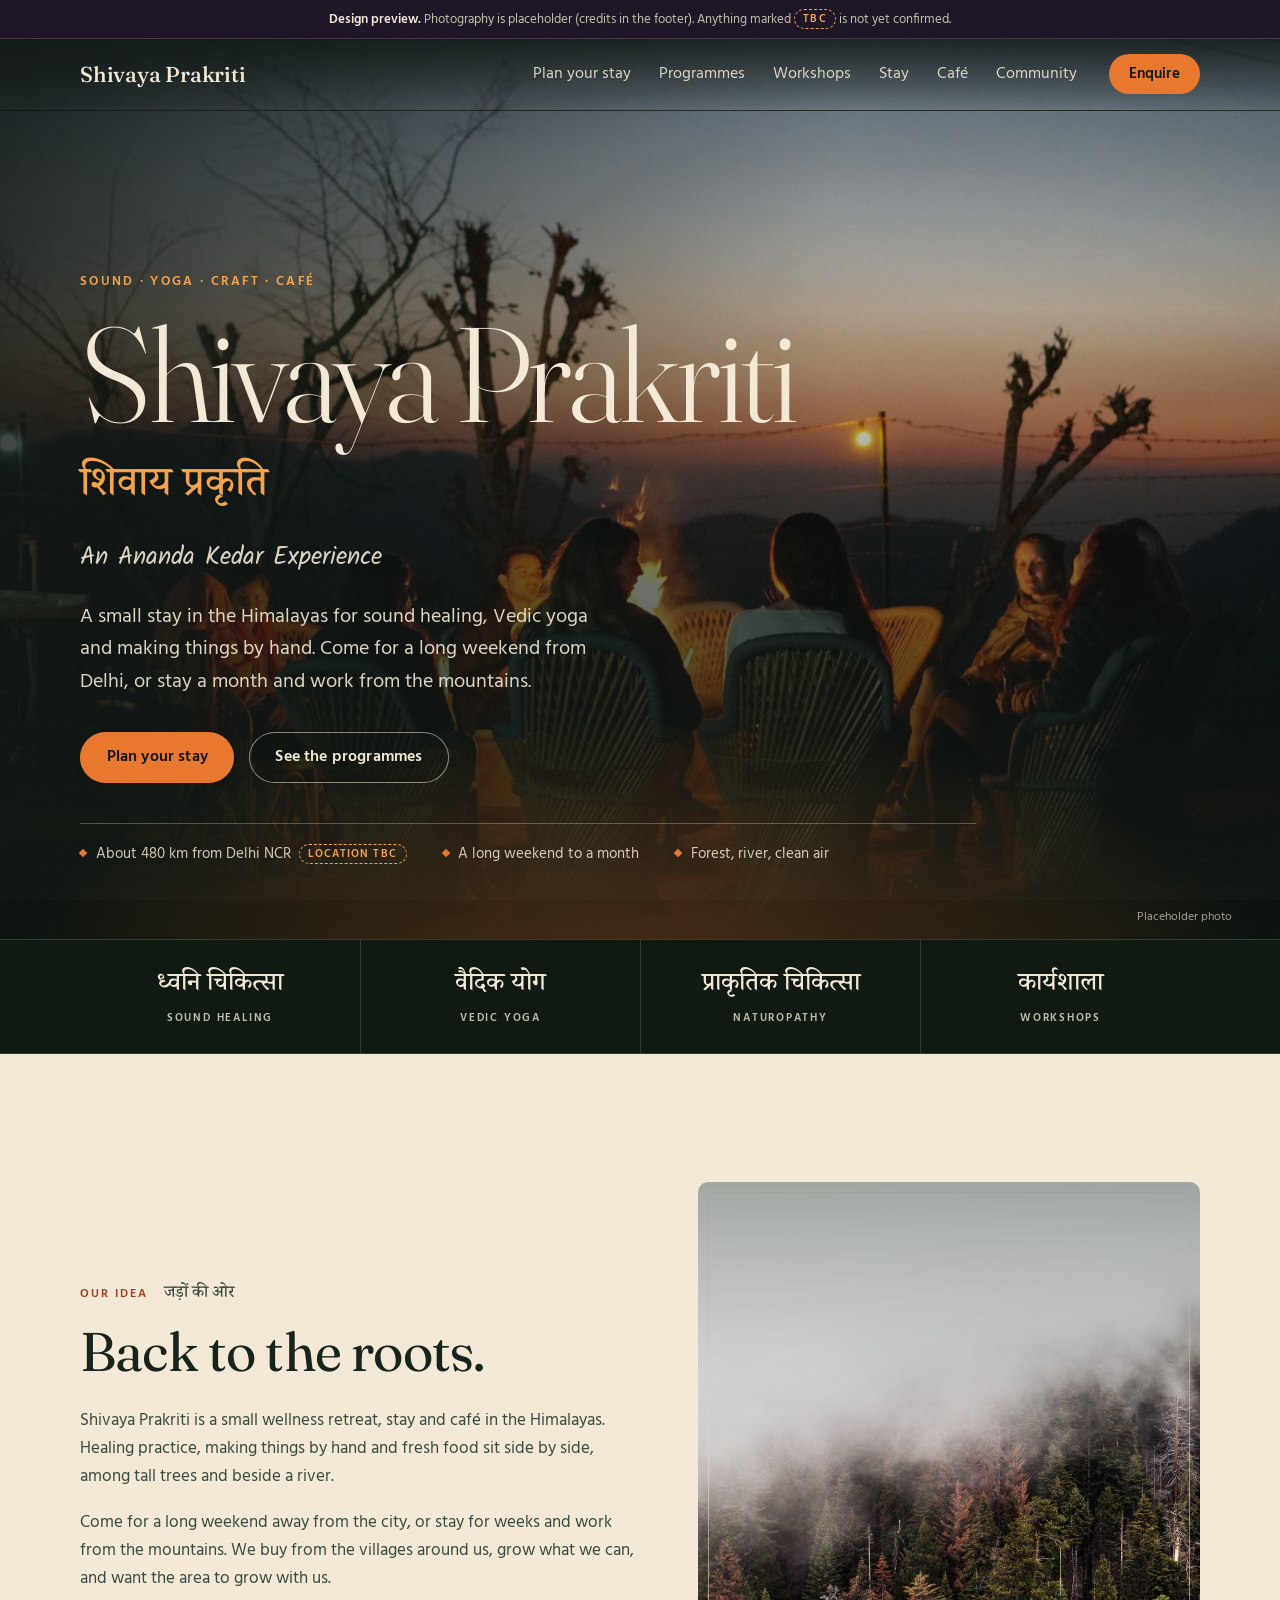
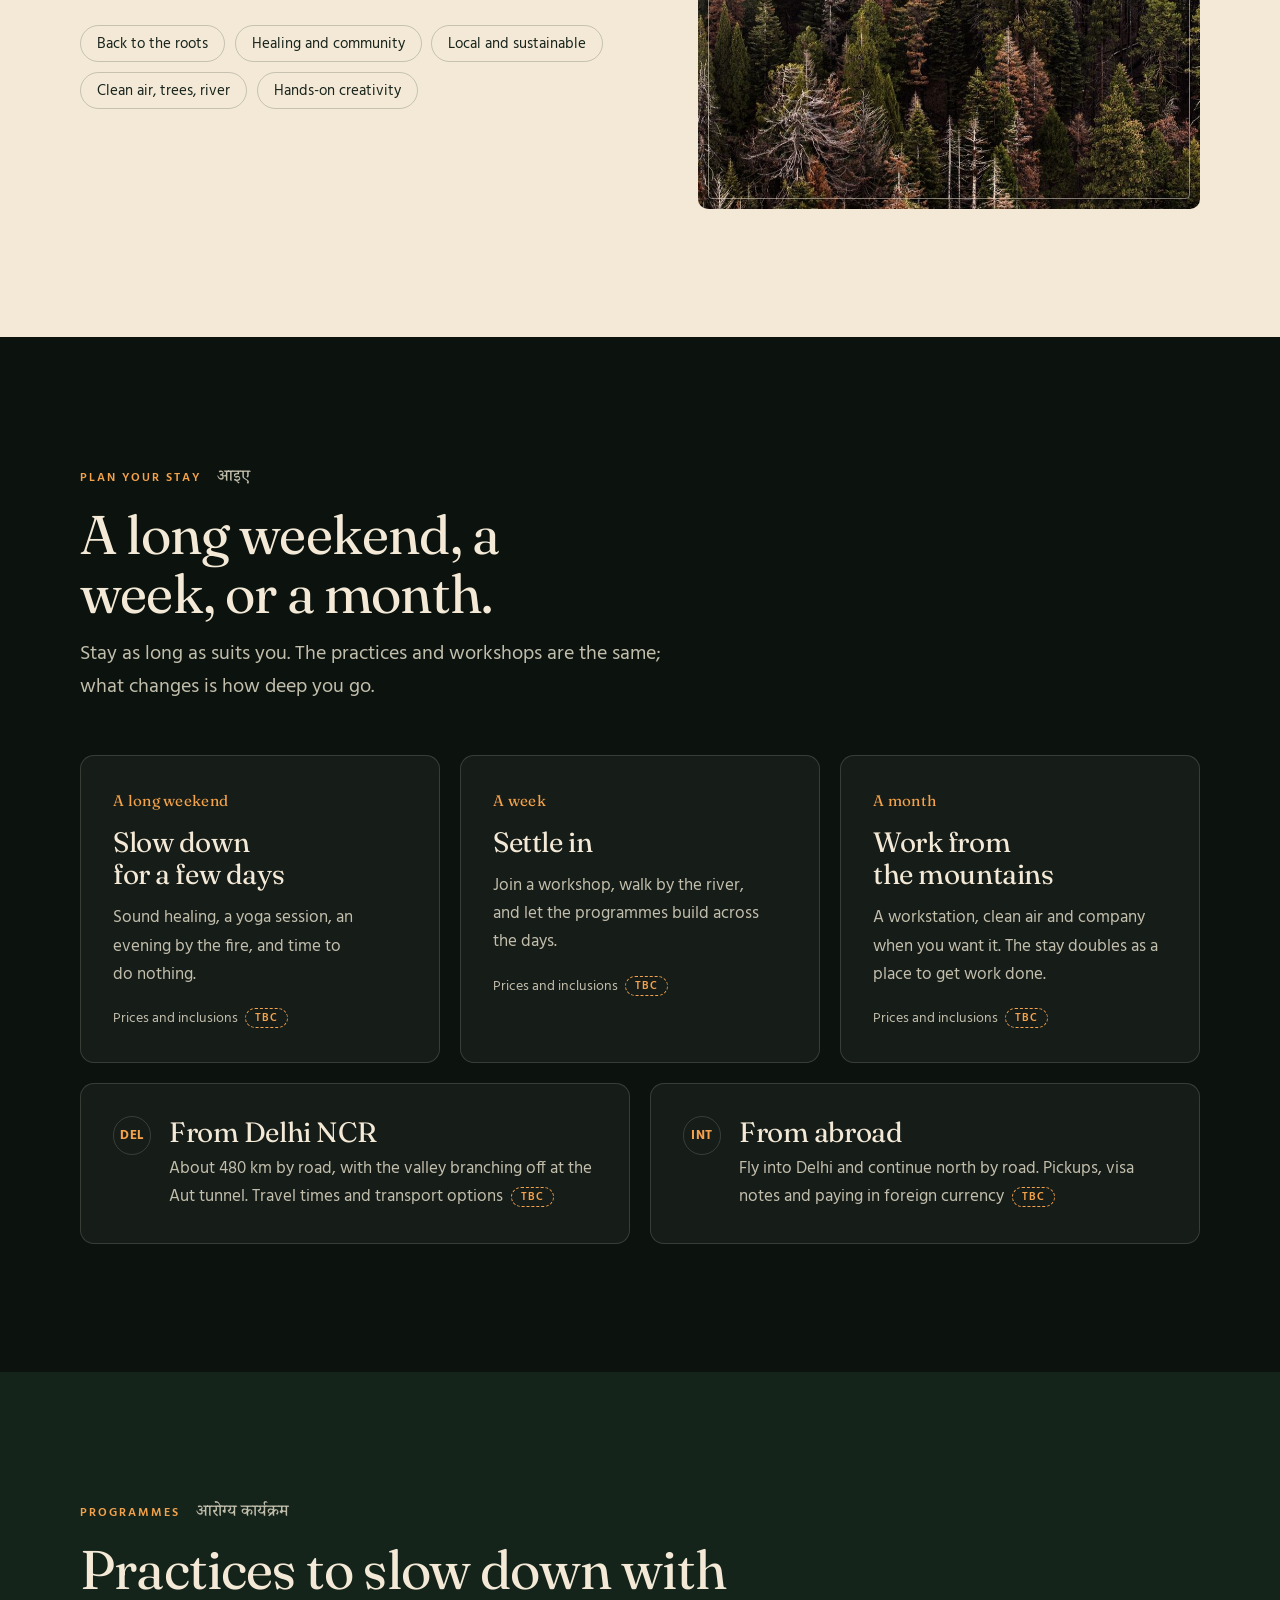
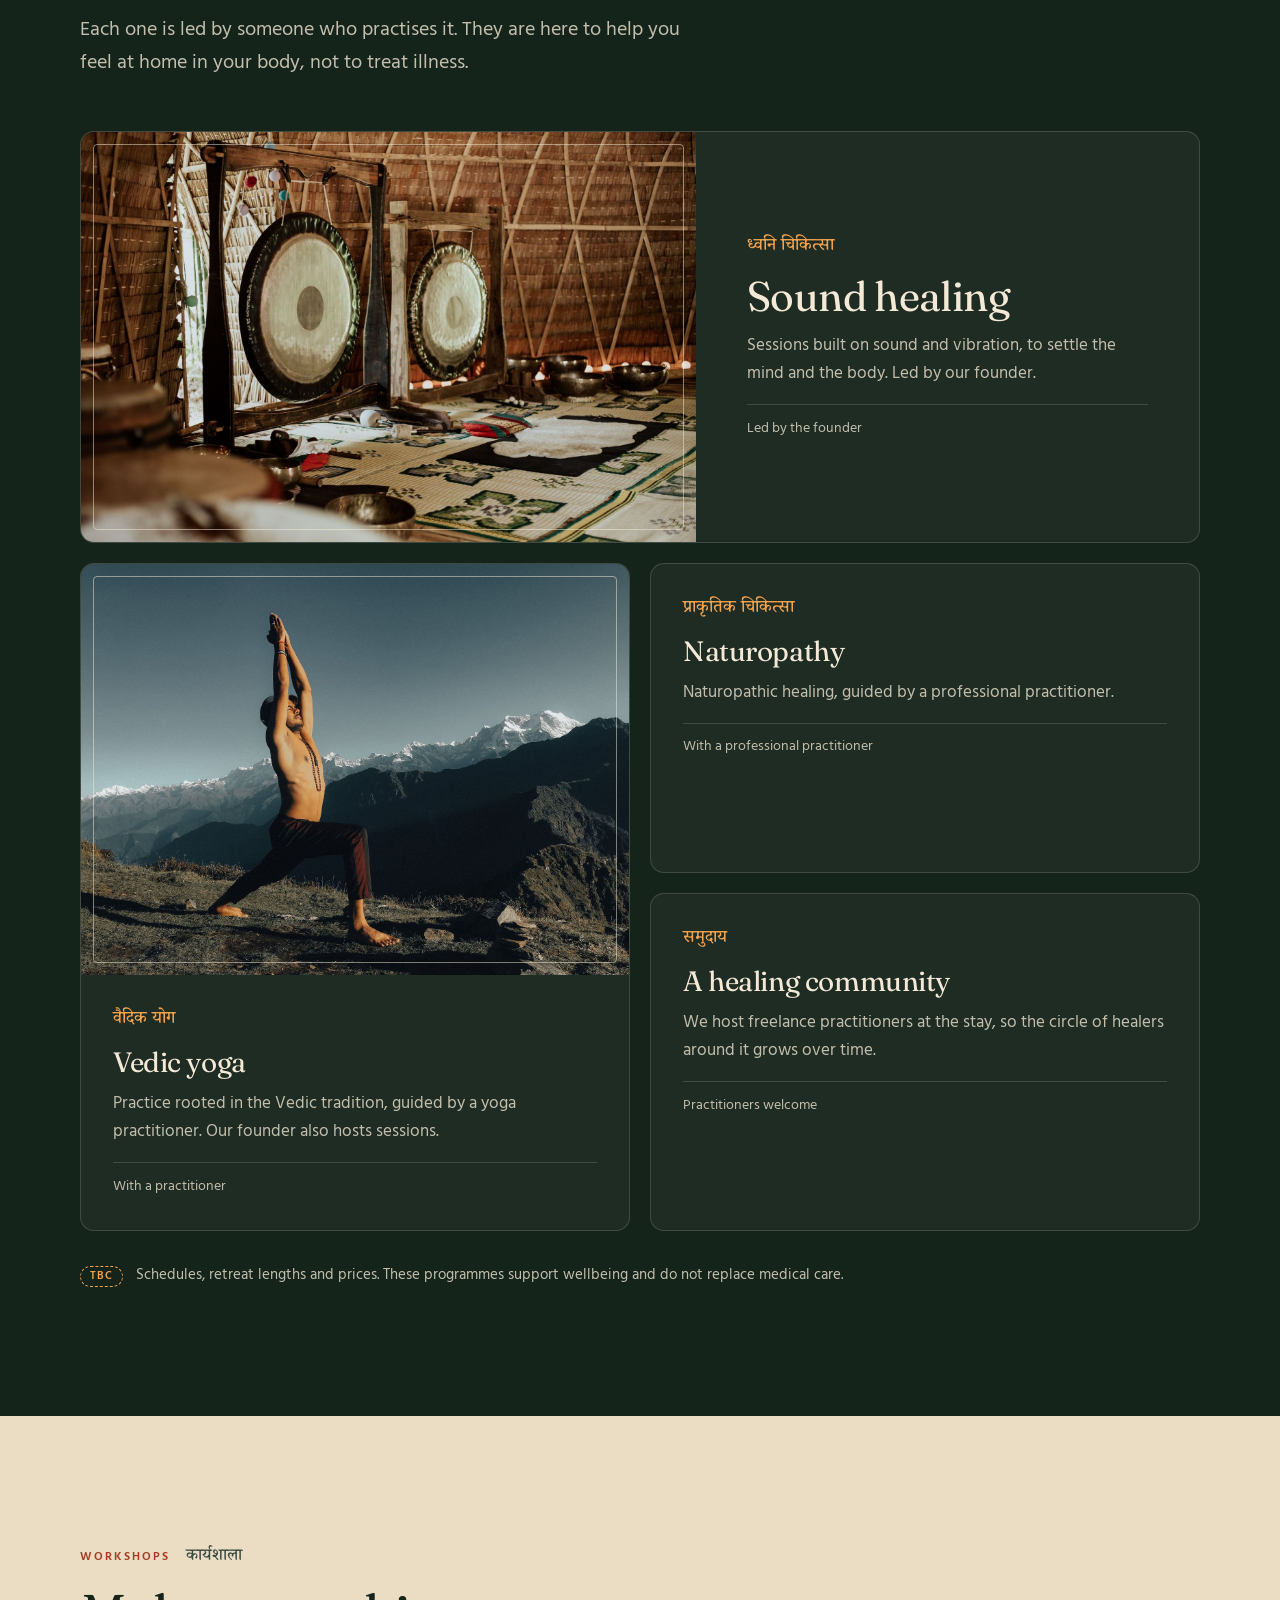
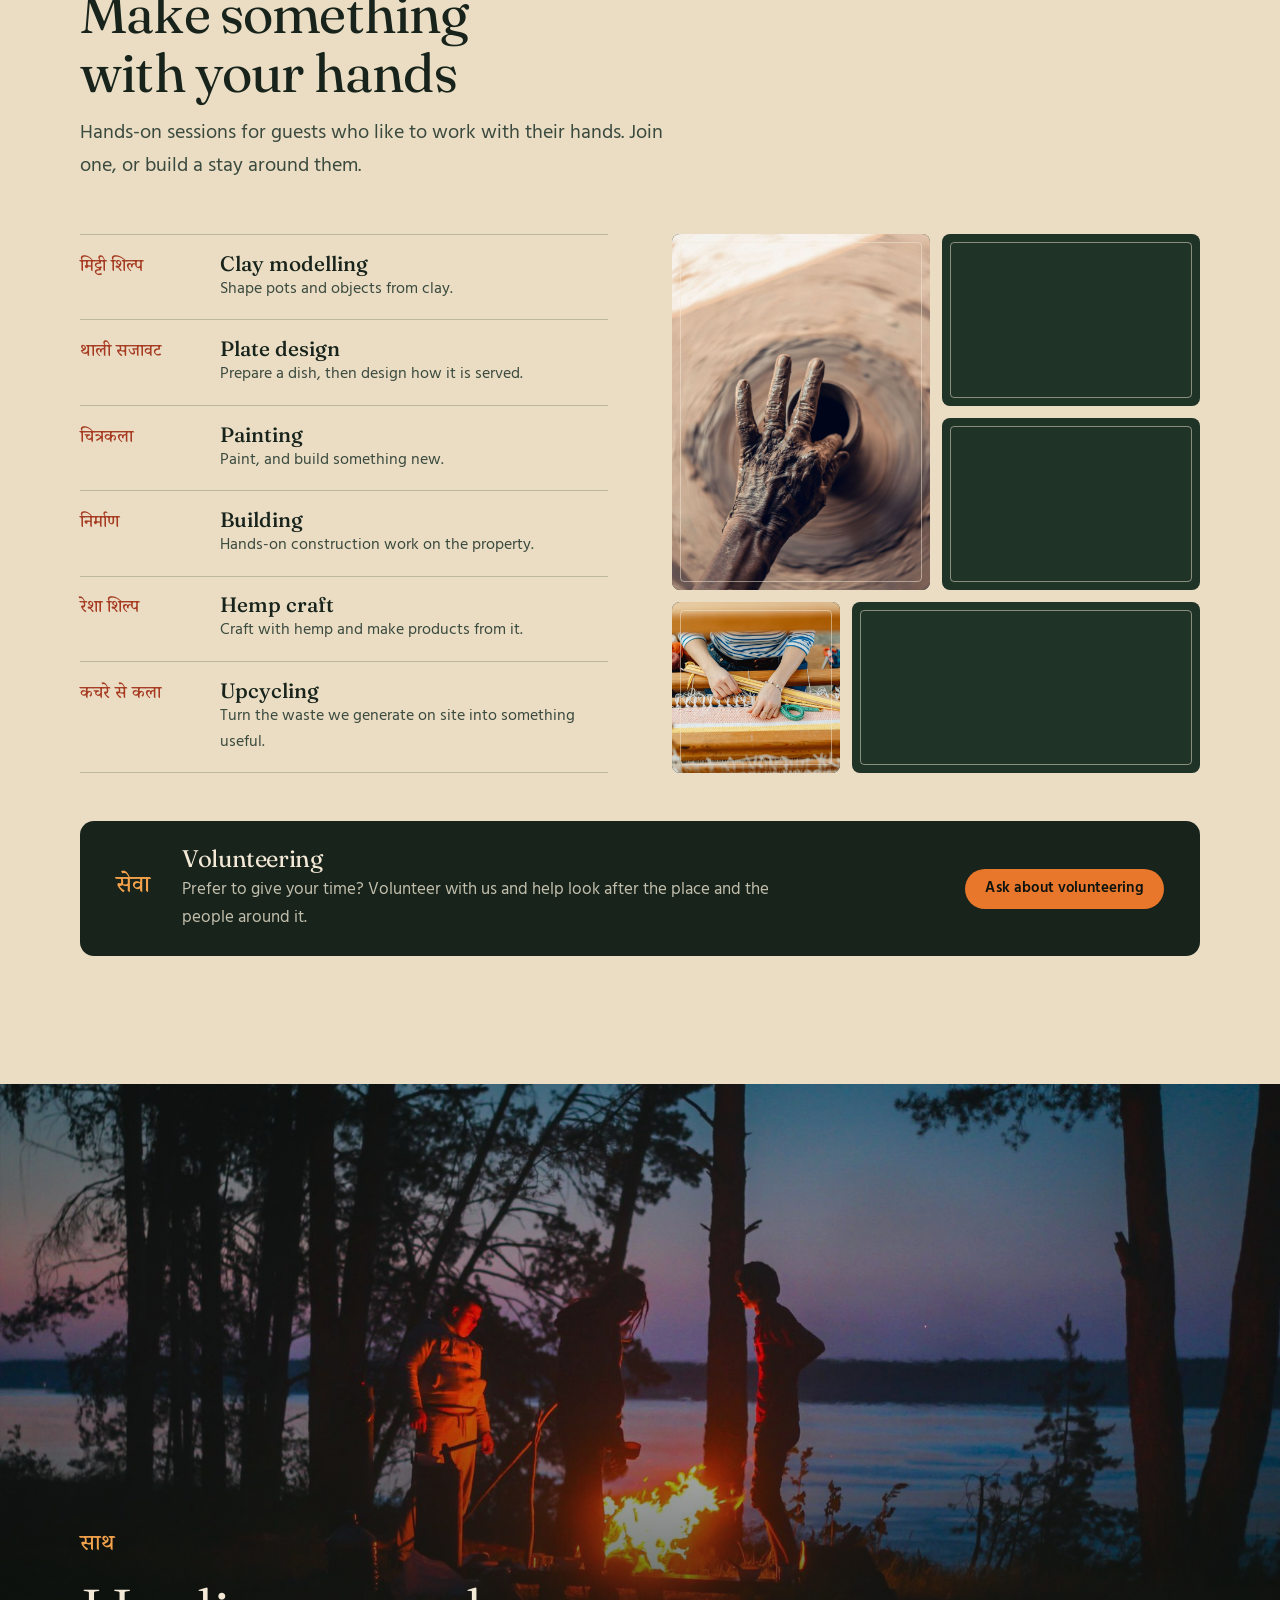
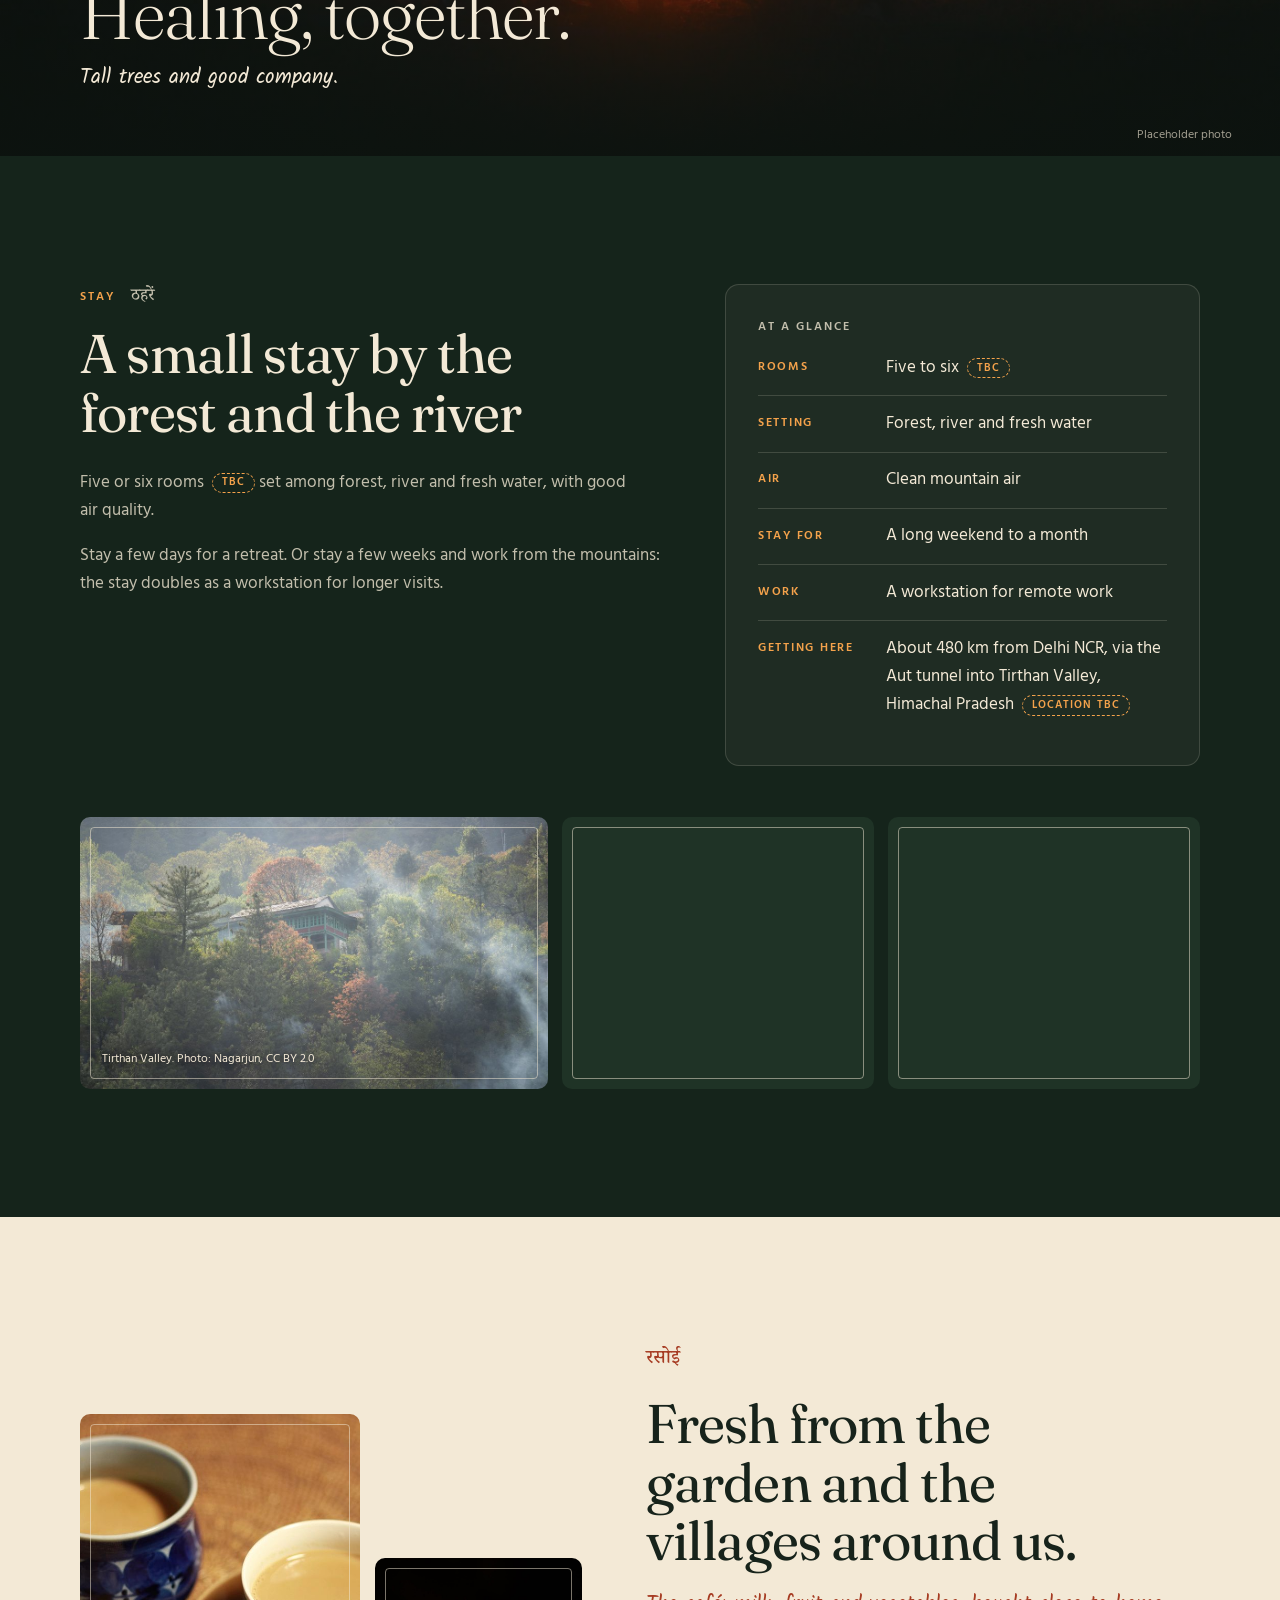
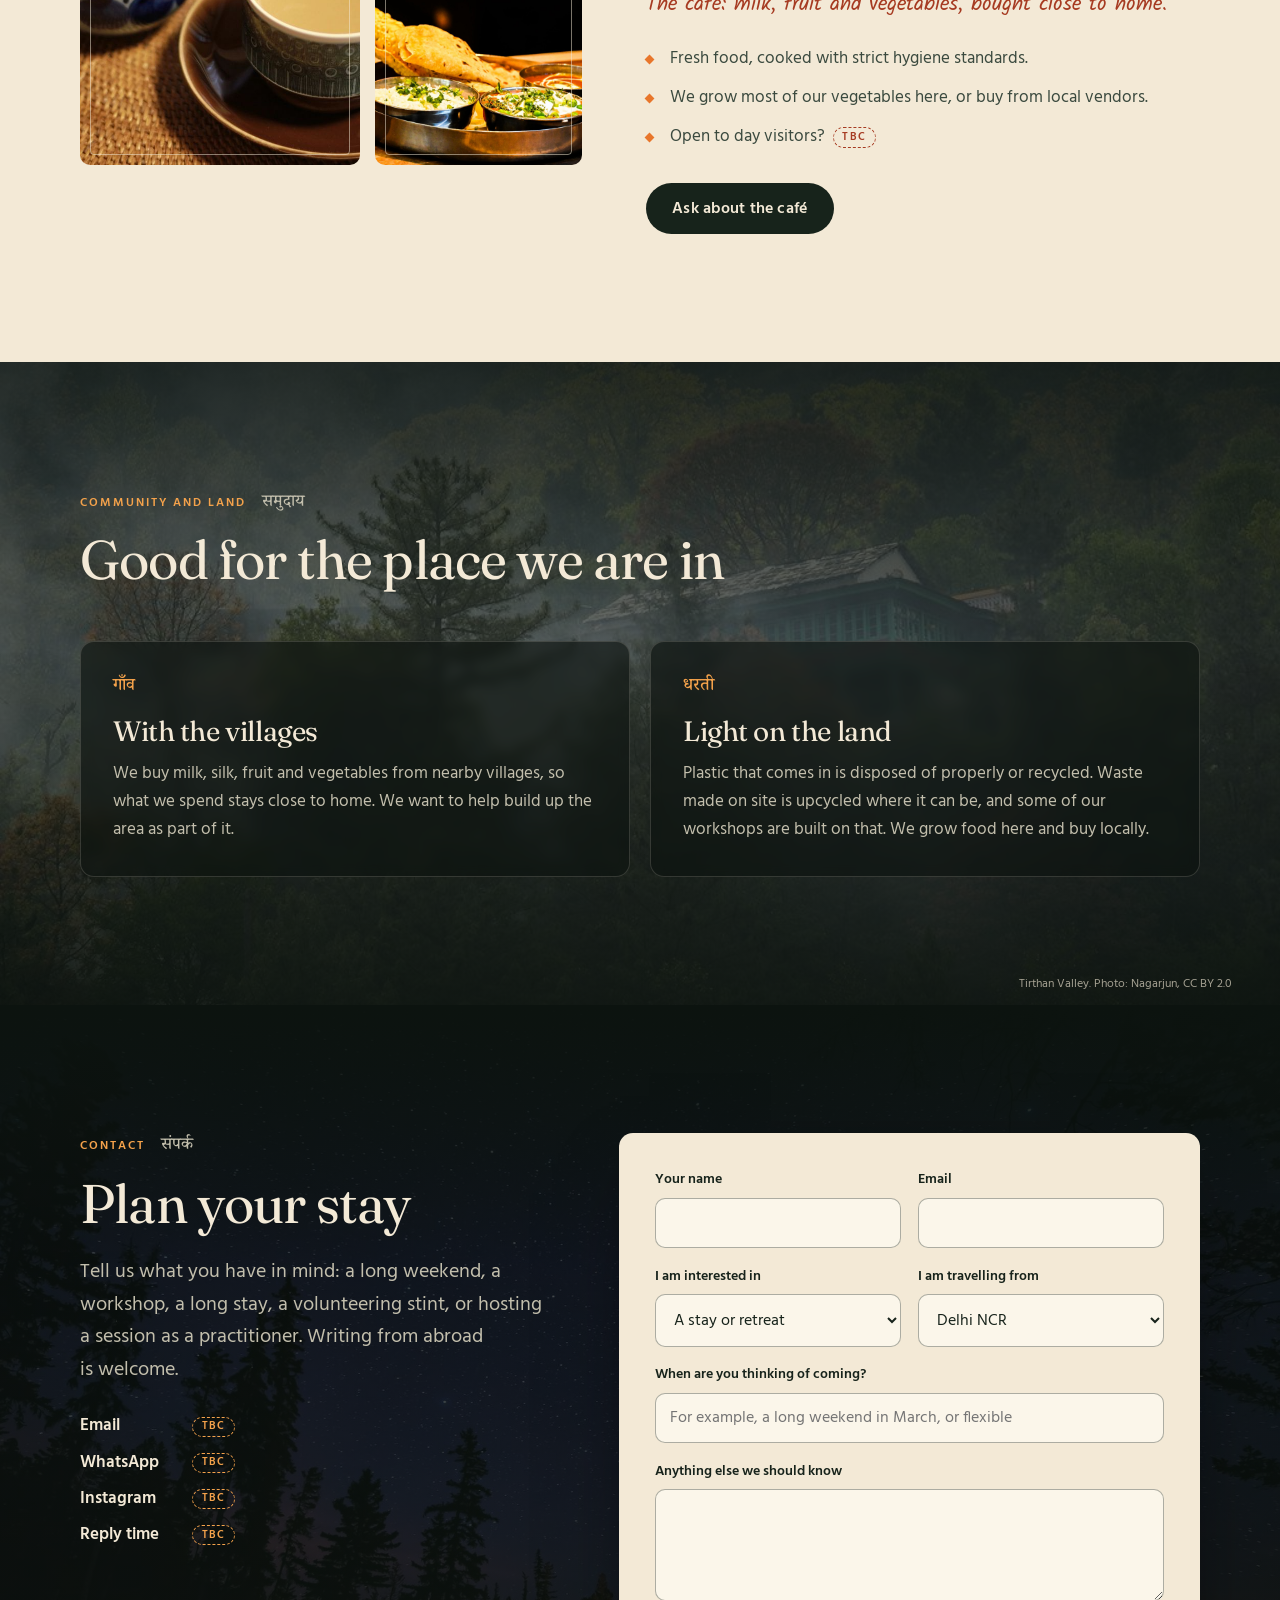
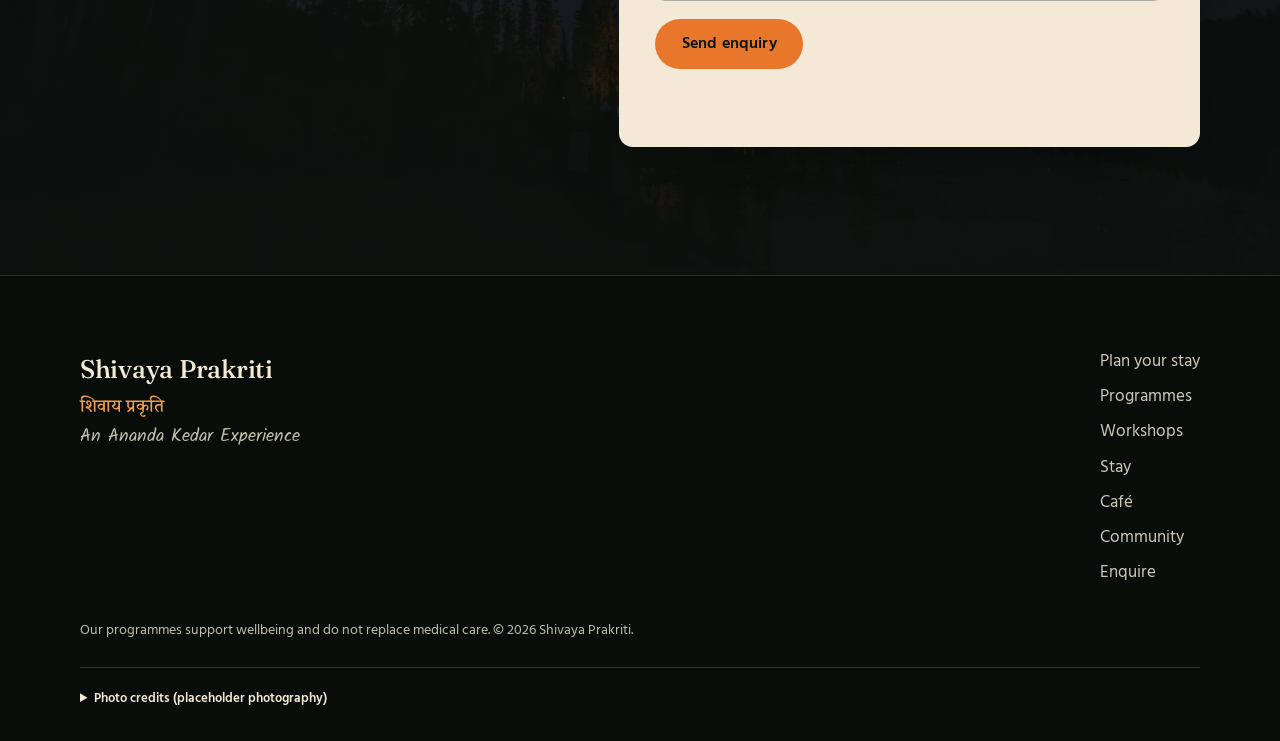
==== commit fe30f9b6: "Rebuild site in Fireside Dusk with real placeholder photography Direction chosen by the founder: Fir" ====
--- a/site/index.html
+++ b/site/index.html
@@ -2,18 +2,20 @@
 <html lang="en">
 <head>
 <meta charset="utf-8">
-<meta name="viewport" content="width=device-width, initial-scale=1">
+<meta name="viewport" content="width=device-width, initial-scale=1, viewport-fit=cover">
 <title>Shivaya Prakriti: An Ananda Kedar Experience</title>
-<meta name="description" content="A wellness retreat, boutique stay and café in the Himalayas. Sound healing, Vedic yoga, naturopathy, craft workshops and long stays.">
-<meta name="theme-color" content="#240046">
+<meta name="description" content="A small wellness retreat, stay and café in the Himalayas. Sound healing, Vedic yoga, craft workshops and stays from a long weekend to a month.">
+<meta name="theme-color" content="#0c130f">
 <link rel="icon" href="assets/img/favicon.svg" type="image/svg+xml">
 <link rel="preconnect" href="https://fonts.googleapis.com">
 <link rel="preconnect" href="https://fonts.gstatic.com" crossorigin>
-<link href="https://fonts.googleapis.com/css2?family=Eczar:wght@600;800&family=Hind:wght@400;600;700&family=Kalam:wght@400;700&display=swap" rel="stylesheet">
+<link href="https://fonts.googleapis.com/css2?family=Fraunces:opsz,wght@9..144,300..700&family=Noto+Serif+Devanagari:wght@400;500;600&family=Hind:wght@400;500;600;700&family=Kalam:wght@400&display=swap" rel="stylesheet">
 <link rel="stylesheet" href="assets/css/styles.css">
 </head>
 <body id="top">
 <a class="skip" href="#main">Skip to content</a>
+
+<p class="preview-note"><strong>Design preview.</strong> Photography is placeholder (credits in the footer). Anything marked <span class="tbc">TBC</span> is not yet confirmed.</p>
 
 <header class="site-header">
   <div class="wrap bar">
@@ -21,13 +23,14 @@
     <button class="menu-btn" id="menu-btn" type="button" aria-expanded="false" aria-controls="site-nav">Menu</button>
     <nav class="nav" id="site-nav" aria-label="Main">
       <ul>
-        <li><a href="#stay">Stay</a></li>
+        <li><a href="#plan">Plan your stay</a></li>
         <li><a href="#programmes">Programmes</a></li>
         <li><a href="#workshops">Workshops</a></li>
+        <li><a href="#stay">Stay</a></li>
         <li><a href="#cafe">Café</a></li>
         <li><a href="#community">Community</a></li>
       </ul>
-      <a class="btn btn--dark btn--sm" href="#contact">Enquire</a>
+      <a class="btn btn--ember btn--sm" href="#contact">Enquire</a>
     </nav>
   </div>
 </header>
@@ -35,30 +38,31 @@
 <main id="main">
 
   <!-- Hero -->
-  <section class="hero on-dark" aria-labelledby="hero-title">
-    <div class="wrap hero__grid">
-      <div class="hero__text">
-        <p class="hero__tag">Wellness retreat · Stay · Café · Himalayas</p>
-        <h1 id="hero-title"><span>Shivaya</span><span>Prakriti</span></h1>
-        <p class="deva" lang="hi">शिवाय प्रकृति</p>
-        <p class="note">An Ananda Kedar Experience</p>
-        <p class="lede">Sound healing, Vedic yoga and naturopathy in a small Himalayan stay. Come for a weekend, or stay and work for a month.</p>
-        <div class="hero__cta">
-          <a class="btn btn--primary" href="#contact">Enquire to stay</a>
-          <a class="btn btn--ghost" href="#programmes">See what we offer</a>
-        </div>
-      </div>
-      <figure class="frame">
-        <img src="assets/img/campfire-portrait.jpg" width="1182" height="1470" fetchpriority="high"
-             alt="Illustration of people gathered around two campfires in a pine forest at dusk, with tents among the trees.">
-        <figcaption class="tbc">Placeholder image</figcaption>
-      </figure>
-    </div>
-  </section>
-
-  <div class="stripe" aria-hidden="true"></div>
-
-  <!-- Devanagari band, each word with its English -->
+  <section class="hero" aria-labelledby="hero-title">
+    <img class="hero__img" src="assets/img/photos/hero-bonfire-sunset.jpg" width="2200" height="1238" fetchpriority="high"
+         alt="People sitting in cane chairs around a campfire at dusk on a Himalayan hillside, with string lights, bare trees and mountain ridges under an orange sky.">
+    <div class="hero__shade" aria-hidden="true"></div>
+    <div class="embers" aria-hidden="true"><i></i><i></i><i></i><i></i><i></i><i></i><i></i><i></i><i></i></div>
+    <div class="wrap hero__inner">
+      <p class="eyebrow">Sound · Yoga · Craft · Café</p>
+      <h1 id="hero-title">Shivaya Prakriti</h1>
+      <p class="deva hero__deva" lang="hi">शिवाय प्रकृति</p>
+      <p class="note">An Ananda Kedar Experience</p>
+      <p class="lede">A small stay in the Himalayas for sound healing, Vedic yoga and making things by hand. Come for a long weekend from Delhi, or stay a month and work from the mountains.</p>
+      <div class="hero__cta">
+        <a class="btn btn--ember" href="#contact">Plan your stay</a>
+        <a class="btn btn--ghost" href="#programmes">See the programmes</a>
+      </div>
+      <ul class="hero__facts">
+        <li>About 480 km from Delhi NCR <span class="tbc">Location TBC</span></li>
+        <li>A long weekend to a month</li>
+        <li>Forest, river, clean air</li>
+      </ul>
+    </div>
+    <p class="hero__credit">Placeholder photo</p>
+  </section>
+
+  <!-- Practice band, each word with its English -->
   <div class="band">
     <div class="wrap">
       <ul>
@@ -71,17 +75,16 @@
   </div>
 
   <!-- Idea -->
-  <section class="sec" aria-labelledby="idea-title">
-    <div class="wrap intro__grid">
-      <div class="intro__head">
-        <p class="label">Our idea</p>
-        <p class="deva" lang="hi">जड़ों की ओर</p>
-        <h2 id="idea-title">Back to the roots.</h2>
-      </div>
-      <div class="intro__body">
+  <section class="sec sec--cream" aria-labelledby="idea-title">
+    <div class="wrap intro">
+      <div class="reveal">
+        <div class="sec-head">
+          <div class="head-row"><p class="label">Our idea</p><p class="deva" lang="hi">जड़ों की ओर</p></div>
+          <h2 id="idea-title">Back to the roots.</h2>
+        </div>
         <div class="prose">
-          <p>Shivaya Prakriti is a wellness retreat, a boutique stay and a café in the Himalayas. Healing practice, hands-on making and fresh food sit side by side, among tall trees and beside a river.</p>
-          <p>Come for a weekend of sound healing and yoga, join a workshop, or stay for weeks and work from the mountains. We buy from the villages around us, grow what we can, and want the area to grow with us.</p>
+          <p>Shivaya Prakriti is a small wellness retreat, stay and café in the Himalayas. Healing practice, making things by hand and fresh food sit side by side, among tall trees and beside a river.</p>
+          <p>Come for a long weekend away from the city, or stay for weeks and work from the mountains. We buy from the villages around us, grow what we can, and want the area to grow with us.</p>
         </div>
         <ul class="chips" aria-label="What we care about">
           <li class="chip">Back to the roots</li>
@@ -91,178 +94,232 @@
           <li class="chip">Hands-on creativity</li>
         </ul>
       </div>
-    </div>
-  </section>
-
-  <div class="stripe" aria-hidden="true"></div>
+      <figure class="frame reveal">
+        <img src="assets/img/photos/forest-fog.jpg" width="1800" height="1200" loading="lazy" decoding="async"
+             alt="Dark pine forest on a hillside, wrapped in low cloud.">
+      </figure>
+    </div>
+  </section>
+
+  <!-- Plan your stay -->
+  <section class="sec" id="plan" aria-labelledby="plan-title">
+    <div class="wrap">
+      <div class="sec-head reveal">
+        <div class="head-row"><p class="label">Plan your stay</p><p class="deva" lang="hi">आइए</p></div>
+        <h2 id="plan-title">A long weekend, a week, or a month.</h2>
+        <p class="lede">Stay as long as suits you. The practices and workshops are the same; what changes is how deep you go.</p>
+      </div>
+      <div class="plan reveal">
+        <article class="card">
+          <p class="dur">A long weekend</p>
+          <h3>Slow down for a few days</h3>
+          <p>Sound healing, a yoga session, an evening by the fire, and time to do nothing.</p>
+          <p class="meta">Prices and inclusions <span class="tbc">TBC</span></p>
+        </article>
+        <article class="card">
+          <p class="dur">A week</p>
+          <h3>Settle in</h3>
+          <p>Join a workshop, walk by the river, and let the programmes build across the days.</p>
+          <p class="meta">Prices and inclusions <span class="tbc">TBC</span></p>
+        </article>
+        <article class="card">
+          <p class="dur">A month</p>
+          <h3>Work from the mountains</h3>
+          <p>A workstation, clean air and company when you want it. The stay doubles as a place to get work done.</p>
+          <p class="meta">Prices and inclusions <span class="tbc">TBC</span></p>
+        </article>
+      </div>
+      <div class="route reveal">
+        <article class="card">
+          <span class="ico" aria-hidden="true">DEL</span>
+          <div>
+            <h3>From Delhi NCR</h3>
+            <p>About 480 km by road, with the valley branching off at the Aut tunnel. Travel times and transport options <span class="tbc">TBC</span></p>
+          </div>
+        </article>
+        <article class="card">
+          <span class="ico" aria-hidden="true">INT</span>
+          <div>
+            <h3>From abroad</h3>
+            <p>Fly into Delhi and continue north by road. Pickups, visa notes and paying in foreign currency <span class="tbc">TBC</span></p>
+          </div>
+        </article>
+      </div>
+    </div>
+  </section>
 
   <!-- Programmes -->
-  <section class="sec" id="programmes" aria-labelledby="programmes-title">
-    <div class="wrap">
-      <div class="sec-head">
-        <p class="label">Programmes</p>
-        <p class="deva" lang="hi">आरोग्य कार्यक्रम</p>
-        <h2 id="programmes-title">Wellness programmes</h2>
-        <p class="lede">Practices to slow down, breathe and feel at home in your body. Each one is led by someone who does it for a living.</p>
-      </div>
-      <div class="cards cards--2">
-        <article class="card card--dark">
-          <p class="deva" lang="hi">ध्वनि चिकित्सा</p>
-          <h3>Sound healing</h3>
-          <p>Sessions built on sound and vibration, to settle the mind and the body. Led by our founder.</p>
-          <p class="card__meta">Led by the founder</p>
-        </article>
-        <article class="card">
-          <p class="deva" lang="hi">वैदिक योग</p>
-          <h3>Vedic yoga</h3>
-          <p>Practice rooted in the Vedic tradition, guided by a yoga practitioner. Our founder also hosts sessions.</p>
-          <p class="card__meta">With a practitioner</p>
-        </article>
-        <article class="card">
-          <p class="deva" lang="hi">प्राकृतिक चिकित्सा</p>
-          <h3>Naturopathy</h3>
-          <p>Naturopathic healing, guided by a professional practitioner.</p>
-          <p class="card__meta">With a professional practitioner</p>
-        </article>
-        <article class="card">
-          <p class="deva" lang="hi">समुदाय</p>
-          <h3>A healing community</h3>
-          <p>We host freelance practitioners at the stay, so the circle of healers around it grows over time.</p>
-          <p class="card__meta">Practitioners welcome</p>
-        </article>
-      </div>
-      <p class="sec-foot">
+  <section class="sec sec--pine" id="programmes" aria-labelledby="programmes-title">
+    <div class="wrap">
+      <div class="sec-head reveal">
+        <div class="head-row"><p class="label">Programmes</p><p class="deva" lang="hi">आरोग्य कार्यक्रम</p></div>
+        <h2 id="programmes-title">Practices to slow down with</h2>
+        <p class="lede">Each one is led by someone who practises it. They are here to help you feel at home in your body, not to treat illness.</p>
+      </div>
+      <div class="prog reveal">
+        <article class="pcard pcard--feature">
+          <figure class="frame">
+            <img src="assets/img/photos/gong-room.jpg" width="1800" height="1200" loading="lazy" decoding="async"
+                 alt="A meditation room with large gongs and a ring of Tibetan singing bowls on woven mats, lit by candles.">
+          </figure>
+          <div class="pcard__body">
+            <p class="deva" lang="hi">ध्वनि चिकित्सा</p>
+            <h3>Sound healing</h3>
+            <p>Sessions built on sound and vibration, to settle the mind and the body. Led by our founder.</p>
+            <p class="meta">Led by the founder</p>
+          </div>
+        </article>
+        <article class="pcard pcard--tall">
+          <figure class="frame">
+            <img src="assets/img/photos/yoga-ridge.jpg" width="1600" height="1200" loading="lazy" decoding="async"
+                 alt="A person in a yoga lunge on a rocky ridge, with snow-capped mountains behind.">
+          </figure>
+          <div class="pcard__body">
+            <p class="deva" lang="hi">वैदिक योग</p>
+            <h3>Vedic yoga</h3>
+            <p>Practice rooted in the Vedic tradition, guided by a yoga practitioner. Our founder also hosts sessions.</p>
+            <p class="meta">With a practitioner</p>
+          </div>
+        </article>
+        <article class="pcard">
+          <div class="pcard__body">
+            <p class="deva" lang="hi">प्राकृतिक चिकित्सा</p>
+            <h3>Naturopathy</h3>
+            <p>Naturopathic healing, guided by a professional practitioner.</p>
+            <p class="meta">With a professional practitioner</p>
+          </div>
+        </article>
+        <article class="pcard">
+          <div class="pcard__body">
+            <p class="deva" lang="hi">समुदाय</p>
+            <h3>A healing community</h3>
+            <p>We host freelance practitioners at the stay, so the circle of healers around it grows over time.</p>
+            <p class="meta">Practitioners welcome</p>
+          </div>
+        </article>
+      </div>
+      <p class="sec-foot reveal">
         <span class="tbc">TBC</span>
         <span>Schedules, retreat lengths and prices. These programmes support wellbeing and do not replace medical care.</span>
       </p>
     </div>
   </section>
 
-  <div class="stripe" aria-hidden="true"></div>
-
   <!-- Workshops -->
-  <section class="sec sec--indigo on-dark" id="workshops" aria-labelledby="workshops-title">
-    <div class="wrap">
-      <div class="sec-head">
-        <p class="label">Workshops</p>
-        <p class="deva" lang="hi">कार्यशाला</p>
+  <section class="sec sec--paper" id="workshops" aria-labelledby="workshops-title">
+    <div class="wrap">
+      <div class="sec-head reveal">
+        <div class="head-row"><p class="label">Workshops</p><p class="deva" lang="hi">कार्यशाला</p></div>
         <h2 id="workshops-title">Make something with your hands</h2>
         <p class="lede">Hands-on sessions for guests who like to work with their hands. Join one, or build a stay around them.</p>
       </div>
-      <div class="cards cards--3">
-        <article class="card">
-          <p class="deva" lang="hi">मिट्टी शिल्प</p>
-          <h3>Clay modelling</h3>
-          <p>Shape pots and objects from clay.</p>
-        </article>
-        <article class="card">
-          <p class="deva" lang="hi">थाली सजावट</p>
-          <h3>Plate design</h3>
-          <p>Prepare a dish, then design how it is served.</p>
-        </article>
-        <article class="card">
-          <p class="deva" lang="hi">चित्रकला</p>
-          <h3>Painting</h3>
-          <p>Paint, and build something new.</p>
-        </article>
-        <article class="card">
-          <p class="deva" lang="hi">निर्माण</p>
-          <h3>Building</h3>
-          <p>Hands-on construction work on the property.</p>
-        </article>
-        <article class="card">
-          <p class="deva" lang="hi">रेशा शिल्प</p>
-          <h3>Hemp craft</h3>
-          <p>Craft with hemp and make products from it.</p>
-        </article>
-        <article class="card">
-          <p class="deva" lang="hi">कचरे से कला</p>
-          <h3>Upcycling</h3>
-          <p>Turn the waste we generate on site into something useful.</p>
-        </article>
-      </div>
-      <div class="vol">
-        <article class="card card--amber">
-          <p class="deva" lang="hi">सेवा</p>
+      <div class="wk">
+        <ul class="wk__list reveal">
+          <li><span class="deva" lang="hi">मिट्टी शिल्प</span><span><strong>Clay modelling</strong><span class="d">Shape pots and objects from clay.</span></span></li>
+          <li><span class="deva" lang="hi">थाली सजावट</span><span><strong>Plate design</strong><span class="d">Prepare a dish, then design how it is served.</span></span></li>
+          <li><span class="deva" lang="hi">चित्रकला</span><span><strong>Painting</strong><span class="d">Paint, and build something new.</span></span></li>
+          <li><span class="deva" lang="hi">निर्माण</span><span><strong>Building</strong><span class="d">Hands-on construction work on the property.</span></span></li>
+          <li><span class="deva" lang="hi">रेशा शिल्प</span><span><strong>Hemp craft</strong><span class="d">Craft with hemp and make products from it.</span></span></li>
+          <li><span class="deva" lang="hi">कचरे से कला</span><span><strong>Upcycling</strong><span class="d">Turn the waste we generate on site into something useful.</span></span></li>
+        </ul>
+        <div class="mosaic reveal">
+          <figure class="frame m1"><img src="assets/img/photos/clay-wheel-dark.jpg" width="1400" height="2100" loading="lazy" decoding="async" alt="A weathered hand shaping spinning clay on a pottery wheel."></figure>
+          <figure class="frame m2"><img src="assets/img/photos/clay-hands.jpg" width="1024" height="714" loading="lazy" decoding="async" alt="Two pairs of hands guiding a pot on a pottery wheel."></figure>
+          <figure class="frame m3"><img src="assets/img/photos/wool-spools.jpg" width="1024" height="683" loading="lazy" decoding="async" alt="A ball of dark wool and spools of thread on a wooden loom bench."></figure>
+          <figure class="frame m4"><img src="assets/img/photos/loom.jpg" width="1800" height="1200" loading="lazy" decoding="async" alt="Hands weaving a textile on a wooden loom."></figure>
+          <figure class="frame m5"><img src="assets/img/photos/carved-balcony.jpg" width="1800" height="1205" loading="lazy" decoding="async" alt="A carved wooden balcony with round floral panels on a stone building in Kullu."></figure>
+        </div>
+      </div>
+      <div class="vol reveal">
+        <p class="deva" lang="hi">सेवा</p>
+        <div>
           <h3>Volunteering</h3>
           <p>Prefer to give your time? Volunteer with us and help look after the place and the people around it.</p>
-        </article>
+        </div>
+        <a class="btn btn--ember btn--sm" href="#contact">Ask about volunteering</a>
       </div>
     </div>
   </section>
 
   <!-- Photo band -->
-  <section class="photo" aria-labelledby="photo-title">
-    <img src="assets/img/campfire-wide.jpg" width="1182" height="640" loading="lazy"
-         alt="Wide view of people sitting around a campfire among tall pine trees at dusk.">
-    <span class="tbc">Placeholder image</span>
-    <div class="card">
-      <p class="deva" lang="hi">साथ</p>
-      <h2 id="photo-title">Healing, together.</h2>
-      <p class="note">Tall trees and good company.</p>
-    </div>
+  <section class="pband" aria-labelledby="pband-title">
+    <img src="assets/img/photos/silhouette-fire.jpg" width="1800" height="1011" loading="lazy" decoding="async"
+         alt="Silhouettes of three people around a small fire beside a lake at twilight.">
+    <div class="wrap">
+      <div class="pband__text reveal">
+        <p class="deva" lang="hi">साथ</p>
+        <h2 id="pband-title">Healing, together.</h2>
+        <p class="note">Tall trees and good company.</p>
+      </div>
+    </div>
+    <p class="credit">Placeholder photo</p>
   </section>
 
   <!-- Stay -->
-  <section class="sec" id="stay" aria-labelledby="stay-title">
-    <div class="wrap stay__grid">
-      <div class="stay__text">
-        <div class="sec-head sec-head--flush">
-          <p class="label">Stay</p>
-          <p class="deva" lang="hi">ठहरें</p>
-          <h2 id="stay-title">A small stay by the forest and the river</h2>
-        </div>
-        <div class="prose">
-          <p>Five or six rooms <span class="tbc">TBC</span> set among forest, river and fresh water, with good air quality.</p>
-          <p>Stay a few days for a retreat. Or stay a few weeks and work from the mountains: the stay doubles as a workstation for longer visits.</p>
-        </div>
-      </div>
-      <div class="card">
-        <p class="label">At a glance</p>
-        <dl class="facts">
-          <div><dt>Rooms</dt><dd>Five to six <span class="tbc">TBC</span></dd></div>
-          <div><dt>Setting</dt><dd>Forest, river and fresh water</dd></div>
-          <div><dt>Air</dt><dd>Clean mountain air</dd></div>
-          <div><dt>Stay for</dt><dd>A short retreat or a long stay</dd></div>
-          <div><dt>Work</dt><dd>A workstation for remote work</dd></div>
-          <div><dt>Getting here</dt><dd>About 480 km from Delhi NCR, via the Aut tunnel into Tirthan Valley, Himachal Pradesh <span class="tbc">Location TBC</span></dd></div>
-        </dl>
-      </div>
-    </div>
-  </section>
-
-  <div class="stripe" aria-hidden="true"></div>
+  <section class="sec sec--pine" id="stay" aria-labelledby="stay-title">
+    <div class="wrap">
+      <div class="stay">
+        <div class="reveal">
+          <div class="sec-head">
+            <div class="head-row"><p class="label">Stay</p><p class="deva" lang="hi">ठहरें</p></div>
+            <h2 id="stay-title">A small stay by the forest and the river</h2>
+          </div>
+          <div class="prose">
+            <p>Five or six rooms <span class="tbc">TBC</span> set among forest, river and fresh water, with good air quality.</p>
+            <p>Stay a few days for a retreat. Or stay a few weeks and work from the mountains: the stay doubles as a workstation for longer visits.</p>
+          </div>
+        </div>
+        <div class="card reveal">
+          <p class="label">At a glance</p>
+          <dl class="facts">
+            <div><dt>Rooms</dt><dd>Five to six <span class="tbc">TBC</span></dd></div>
+            <div><dt>Setting</dt><dd>Forest, river and fresh water</dd></div>
+            <div><dt>Air</dt><dd>Clean mountain air</dd></div>
+            <div><dt>Stay for</dt><dd>A long weekend to a month</dd></div>
+            <div><dt>Work</dt><dd>A workstation for remote work</dd></div>
+            <div><dt>Getting here</dt><dd>About 480 km from Delhi NCR, via the Aut tunnel into Tirthan Valley, Himachal Pradesh <span class="tbc">Location TBC</span></dd></div>
+          </dl>
+        </div>
+      </div>
+      <div class="gallery reveal">
+        <figure class="frame"><img src="assets/img/photos/tirthan-house.jpg" width="1024" height="640" loading="lazy" decoding="async" alt="A house among pines and trees in Tirthan Valley, with mist drifting through the hillside."><figcaption>Tirthan Valley. Photo: Nagarjun, CC BY 2.0</figcaption></figure>
+        <figure class="frame"><img src="assets/img/photos/cabin-night.jpg" width="1800" height="1200" loading="lazy" decoding="async" alt="A wooden cabin glowing warmly at night with its doors open."></figure>
+        <figure class="frame"><img src="assets/img/photos/tent-forest.jpg" width="1800" height="1200" loading="lazy" decoding="async" alt="A lit tent among dark pine trees under a starry sky."></figure>
+      </div>
+    </div>
+  </section>
 
   <!-- Café -->
-  <section class="sec" id="cafe" aria-labelledby="cafe-title">
-    <div class="wrap">
-      <div class="cafe">
-        <div class="cafe__text">
-          <p class="deva" lang="hi">रसोई</p>
-          <h2 id="cafe-title">Fresh from the garden and the villages around us.</h2>
-          <p class="note">The café: milk, fruit and vegetables, bought close to home.</p>
-          <ul class="cafe__list">
-            <li>Fresh food, cooked with strict hygiene standards.</li>
-            <li>We grow most of our vegetables here, or buy from local vendors.</li>
-            <li>Open to day visitors? <span class="tbc">TBC</span></li>
-          </ul>
-        </div>
-        <div class="cafe__side">
-          <a class="btn btn--black" href="#contact">Ask about the café</a>
-        </div>
+  <section class="sec sec--cream" id="cafe" aria-labelledby="cafe-title">
+    <div class="wrap cafe">
+      <div class="cafe__imgs reveal">
+        <figure class="frame"><img src="assets/img/photos/masala-chai.jpg" width="1024" height="683" loading="lazy" decoding="async" alt="Two cups of milky masala chai on a woven mat."></figure>
+        <figure class="frame"><img src="assets/img/photos/thali.jpg" width="1800" height="1200" loading="lazy" decoding="async" alt="A steel thali with rice, curry and a crisp papad on a wooden table."></figure>
+      </div>
+      <div class="cafe__text reveal">
+        <p class="deva" lang="hi">रसोई</p>
+        <h2 id="cafe-title">Fresh from the garden and the villages around us.</h2>
+        <p class="note">The café: milk, fruit and vegetables, bought close to home.</p>
+        <ul class="cafe__list">
+          <li>Fresh food, cooked with strict hygiene standards.</li>
+          <li>We grow most of our vegetables here, or buy from local vendors.</li>
+          <li>Open to day visitors? <span class="tbc">TBC</span></li>
+        </ul>
+        <div><a class="btn btn--ink" href="#contact">Ask about the café</a></div>
       </div>
     </div>
   </section>
 
   <!-- Community and sustainability -->
-  <section class="sec sec--amethyst on-dark" id="community" aria-labelledby="community-title">
-    <div class="wrap">
-      <div class="sec-head">
-        <p class="label">Community and land</p>
-        <p class="deva" lang="hi">समुदाय</p>
+  <section class="sec community" id="community" aria-labelledby="community-title">
+    <img src="assets/img/photos/tirthan-smoke.jpg" width="1024" height="640" loading="lazy" decoding="async"
+         alt="Wood smoke drifting through the green hills of Tirthan Valley.">
+    <div class="wrap">
+      <div class="sec-head reveal">
+        <div class="head-row"><p class="label">Community and land</p><p class="deva" lang="hi">समुदाय</p></div>
         <h2 id="community-title">Good for the place we are in</h2>
       </div>
-      <div class="cards cards--2">
+      <div class="cards2 reveal">
         <article class="card">
           <p class="deva" lang="hi">गाँव</p>
           <h3>With the villages</h3>
@@ -275,28 +332,28 @@
         </article>
       </div>
     </div>
-  </section>
-
-  <div class="stripe" aria-hidden="true"></div>
+    <p class="credit">Tirthan Valley. Photo: Nagarjun, CC BY 2.0</p>
+  </section>
 
   <!-- Contact -->
-  <section class="sec" id="contact" aria-labelledby="contact-title">
+  <section class="sec contact" id="contact" aria-labelledby="contact-title">
+    <img src="assets/img/photos/lake-camp-stars.jpg" width="2000" height="1242" loading="lazy" decoding="async" alt="">
     <div class="wrap contact__grid">
-      <div class="contact__info">
-        <div class="sec-head sec-head--flush">
-          <p class="label">Contact</p>
-          <p class="deva" lang="hi">संपर्क</p>
-          <h2 id="contact-title">Enquire to stay</h2>
-        </div>
-        <p class="lede">Tell us what you have in mind: a weekend retreat, a workshop, a long stay, a volunteering stint, or hosting a session as a practitioner.</p>
+      <div class="reveal">
+        <div class="sec-head" style="margin-bottom:1.4rem">
+          <div class="head-row"><p class="label">Contact</p><p class="deva" lang="hi">संपर्क</p></div>
+          <h2 id="contact-title">Plan your stay</h2>
+        </div>
+        <p class="lede">Tell us what you have in mind: a long weekend, a workshop, a long stay, a volunteering stint, or hosting a session as a practitioner. Writing from abroad is welcome.</p>
         <ul class="contact__list">
           <li><strong>Email</strong> <span class="tbc">TBC</span></li>
           <li><strong>WhatsApp</strong> <span class="tbc">TBC</span></li>
           <li><strong>Instagram</strong> <span class="tbc">TBC</span></li>
+          <li><strong>Reply time</strong> <span class="tbc">TBC</span></li>
         </ul>
       </div>
 
-      <form class="card form" id="enquiry" novalidate>
+      <form class="form reveal" id="enquiry" novalidate>
         <div class="row">
           <div class="field">
             <label for="f-name">Your name</label>
@@ -321,16 +378,24 @@
             </select>
           </div>
           <div class="field">
-            <label for="f-dates">When are you thinking of coming?</label>
-            <input id="f-dates" name="dates" type="text" placeholder="For example, March, or flexible">
-          </div>
+            <label for="f-from">I am travelling from</label>
+            <select id="f-from" name="from">
+              <option>Delhi NCR</option>
+              <option>Elsewhere in India</option>
+              <option>Outside India</option>
+            </select>
+          </div>
+        </div>
+        <div class="field">
+          <label for="f-dates">When are you thinking of coming?</label>
+          <input id="f-dates" name="dates" type="text" placeholder="For example, a long weekend in March, or flexible">
         </div>
         <div class="field">
           <label for="f-message">Anything else we should know</label>
           <textarea id="f-message" name="message"></textarea>
         </div>
         <div>
-          <button class="btn btn--primary" type="submit">Send enquiry</button>
+          <button class="btn btn--ember" type="submit">Send enquiry</button>
         </div>
         <p class="form__status" id="form-status" role="status" aria-live="polite"></p>
       </form>
@@ -339,20 +404,20 @@
 
 </main>
 
-<footer class="site-footer on-dark">
-  <div class="dots" aria-hidden="true"></div>
+<footer class="site-footer">
   <div class="wrap">
     <div class="site-footer__grid">
-      <div class="site-footer__brand">
+      <div>
         <a class="brand" href="#top">Shivaya Prakriti</a>
         <p class="deva" lang="hi">शिवाय प्रकृति</p>
         <p class="note">An Ananda Kedar Experience</p>
       </div>
       <nav aria-label="Footer">
         <ul>
-          <li><a href="#stay">Stay</a></li>
+          <li><a href="#plan">Plan your stay</a></li>
           <li><a href="#programmes">Programmes</a></li>
           <li><a href="#workshops">Workshops</a></li>
+          <li><a href="#stay">Stay</a></li>
           <li><a href="#cafe">Café</a></li>
           <li><a href="#community">Community</a></li>
           <li><a href="#contact">Enquire</a></li>
@@ -360,6 +425,28 @@
       </nav>
     </div>
     <p class="site-footer__small">Our programmes support wellbeing and do not replace medical care. © 2026 Shivaya Prakriti.</p>
+    <details class="credits">
+      <summary>Photo credits (placeholder photography)</summary>
+      <ul>
+        <li>People Sitting Around a Bonfire at Sunset. Yashpal singh Kaintura via <a href="https://www.pexels.com/photo/people-sitting-around-a-bonfire-at-sunset-10944911/">Pexels</a>. <a href="https://www.pexels.com/license/">Pexels License</a>.</li>
+        <li>Green Pine Trees With Fog. Vladimir Kudinov via <a href="https://www.pexels.com/photo/green-pine-trees-with-fog-105813/">Pexels</a>. <a href="https://www.pexels.com/license/">Pexels License</a>.</li>
+        <li>A Room with Gongs and Tibetan Bowls for Meditation. cottonbro studio via <a href="https://www.pexels.com/photo/a-room-with-gongs-and-tibetan-bowls-for-meditation-5602498/">Pexels</a>. <a href="https://www.pexels.com/license/">Pexels License</a>.</li>
+        <li>Man Exercising Yoga in Mountains. abhishek gaur via <a href="https://www.pexels.com/photo/man-exercising-yoga-in-mountains-15501252/">Pexels</a>. <a href="https://www.pexels.com/license/">Pexels License</a>.</li>
+        <li>Person Making A Pot. ritesh arya via <a href="https://www.pexels.com/photo/person-making-a-pot-3028959/">Pexels</a>. <a href="https://www.pexels.com/license/">Pexels License</a>.</li>
+        <li>Potter learning hands. Rawpixel, public domain via <a href="https://www.rawpixel.com/image/6033526/photo-image-public-domain-hand-person">Rawpixel</a>. <a href="https://creativecommons.org/publicdomain/zero/1.0/">CC0 1.0 (public domain)</a>.</li>
+        <li>Old Manali, Manali, India. Rawpixel, public domain via <a href="https://www.rawpixel.com/image/3285997/free-photo-image-sewing-cc0-creative-commons">Rawpixel</a>. <a href="https://creativecommons.org/publicdomain/zero/1.0/">CC0 1.0 (public domain)</a>.</li>
+        <li>Hands of Weaver Manufacturing Table Runner on Loom. Karola G via <a href="https://www.pexels.com/photo/hands-of-weaver-manufacturing-table-runner-on-loom-6634704/">Pexels</a>. <a href="https://www.pexels.com/license/">Pexels License</a>.</li>
+        <li>Naggar Castle, Kullu, Himachal Pradesh, India. Subhankar Roy via <a href="https://www.pexels.com/photo/naggar-castle-kullu-himachal-pradesh-india-18406578/">Pexels</a>. <a href="https://www.pexels.com/license/">Pexels License</a>.</li>
+        <li>Silhouette of Three People Having a Campfire. Valeriy Link via <a href="https://www.pexels.com/photo/silhouette-of-three-people-having-a-campfire-10938245/">Pexels</a>. <a href="https://www.pexels.com/license/">Pexels License</a>.</li>
+        <li>Smokey house at Tirthan. Nagarjun via <a href="https://www.flickr.com/photos/64924693@N00/52806863717">Flickr</a>. <a href="https://creativecommons.org/licenses/by/2.0/">CC BY 2.0</a>. Cropped and colour-graded.</li>
+        <li>Cozy Wooden Cabin at Night with Open Doors. Quang Nguyen Vinh via <a href="https://www.pexels.com/photo/cozy-wooden-cabin-at-night-with-open-doors-30750576/">Pexels</a>. <a href="https://www.pexels.com/license/">Pexels License</a>.</li>
+        <li>A Tent in the Forest at Night. Alexandre Boucher via <a href="https://www.pexels.com/photo/a-tent-in-the-forest-at-night-9043496/">Pexels</a>. <a href="https://www.pexels.com/license/">Pexels License</a>.</li>
+        <li>Masala chai, rattan tray. Rawpixel, public domain via <a href="https://www.rawpixel.com/image/5906944/free-masala-chai-rattan-tray-top-view">Rawpixel</a>. <a href="https://creativecommons.org/publicdomain/zero/1.0/">CC0 1.0 (public domain)</a>.</li>
+        <li>Traditional Indian Thali Meal with Naan Bread. Eyes2Soul via <a href="https://www.pexels.com/photo/traditional-indian-thali-meal-with-naan-bread-29148133/">Pexels</a>. <a href="https://www.pexels.com/license/">Pexels License</a>.</li>
+        <li>Smoke envelopes Tirthan Valley. Nagarjun via <a href="https://www.flickr.com/photos/64924693@N00/52816325110">Flickr</a>. <a href="https://creativecommons.org/licenses/by/2.0/">CC BY 2.0</a>. Cropped and colour-graded.</li>
+        <li>Pine Trees Under Starry Night Sky. James Wheeler via <a href="https://www.pexels.com/photo/pine-trees-under-starry-night-sky-1539225/">Pexels</a>. <a href="https://www.pexels.com/license/">Pexels License</a>.</li>
+      </ul>
+    </details>
   </div>
 </footer>
 
--- a/site/assets/css/styles.css
+++ b/site/assets/css/styles.css
@@ -1,635 +1,488 @@
-/*
-  Shivaya Prakriti: An Ananda Kedar Experience
-  Indian Brutalism. Sandhya palette, Signboard type.
-  Rules live in references/brand-guidelines.md.
-
-  Layout concept: full-width colour bands (amethyst, ivory, indigo) divided by
-  Kath-Kuni stripes. Inside each band, heavy outlined blocks with hard shadows.
-*/
+/* Shivaya Prakriti: "Fireside Dusk"
+   Night forest, ember light, cream paper. Photography leads; ornament is quiet. */
 
 :root {
-  /* Sandhya palette */
-  --amethyst: #240046;
-  --indigo:   #5A189A;
-  --violet:   #7B2CBF;
-  --pumpkin:  #FF6D00;
-  --amber:    #FF9E00;
-  --ivory:    #FFFFF0;
-  --black:    #000000;
-
-  /* Signboard type */
-  --font-display: "Eczar", Georgia, serif;
-  --font-body:    "Hind", system-ui, -apple-system, "Segoe UI", sans-serif;
-  --font-note:    "Kalam", "Comic Sans MS", cursive;
-
-  /* Outlines and hard shadows (no blur, no radius) */
-  --line: 3px;
-  --shadow-c: var(--black);       /* hard shadow colour: amber or ivory on dark surfaces */
-  --offset-s: 4px;
-  --offset-m: 6px;
-  --offset-l: 10px;
-
-  /* Layout */
-  --gutter: 1rem;
-  --max: 72rem;
-  --section: clamp(3rem, 7vw, 6rem);
-}
-
-*,
-*::before,
-*::after { box-sizing: border-box; }
-
-html {
-  -webkit-text-size-adjust: 100%;
-  scroll-padding-top: 5rem;
-}
-
-@media (prefers-reduced-motion: no-preference) {
-  html { scroll-behavior: smooth; }
-}
+  color-scheme: dark;
+
+  /* Night and pine */
+  --night: #0c130f;
+  --night-2: #101912;
+  --pine: #15241b;
+  --moss: #1f3326;
+  /* Paper and ink */
+  --cream: #f3e9d6;
+  --paper: #eaddc3;
+  --ink: #17231b;
+  --ink-2: #3b4a3f;
+  --mist: #c2beac;
+  /* Fire */
+  --ember: #e8762b;
+  --glow: #f4a24b;
+  --coal: #a63b22;
+
+  --line: rgba(243, 233, 214, 0.16);
+  --line-ink: rgba(23, 35, 27, 0.2);
+
+  --font-display: "Fraunces", "Noto Serif Devanagari", Georgia, serif;
+  --font-deva: "Noto Serif Devanagari", "Fraunces", Georgia, serif;
+  --font-body: "Hind", system-ui, -apple-system, "Segoe UI", sans-serif;
+  --font-note: "Kalam", "Hind", cursive;
+
+  --gutter: clamp(1.25rem, 5vw, 3rem);
+  --max: 76rem;
+  --section: clamp(4.5rem, 10vw, 8rem);
+  --radius: 14px;
+  --header-h: 4.5rem;
+}
+
+*, *::before, *::after { box-sizing: border-box; }
+
+html { scroll-behavior: smooth; scroll-padding-top: 5.5rem; -webkit-text-size-adjust: 100%; }
 
 body {
   margin: 0;
-  background: var(--ivory);
-  color: var(--black);
+  background: var(--night);
+  color: var(--cream);
   font-family: var(--font-body);
-  font-size: 1.125rem;
-  line-height: 1.55;
-  overflow-x: clip;
+  font-size: 1.0625rem;
+  line-height: 1.65;
+  -webkit-font-smoothing: antialiased;
 }
 
 img { display: block; max-width: 100%; height: auto; }
 
-p, h1, h2, h3, ul, dl, dd, figure { margin: 0; }
-ul { padding: 0; list-style: none; }
-
-a { color: var(--violet); text-underline-offset: 0.2em; text-decoration-thickness: 2px; }
-a:hover { color: var(--indigo); }
-
-:focus-visible { outline: var(--line) solid var(--violet); outline-offset: 3px; }
-.on-dark :focus-visible { outline-color: var(--amber); }
-
-@media (min-width: 48rem) { :root { --gutter: 2rem; } }
-
-.wrap {
-  width: 100%;
-  max-width: var(--max);
-  margin-inline: auto;
-  padding-inline: var(--gutter);
-}
+/* Film grain over everything: very low, adds tooth to the dark */
+body::before {
+  content: "";
+  position: fixed;
+  inset: 0;
+  z-index: 60;
+  pointer-events: none;
+  opacity: 0.07;
+  background-image: url("data:image/svg+xml;utf8,<svg xmlns='http://www.w3.org/2000/svg' width='180' height='180'><filter id='n'><feTurbulence type='fractalNoise' baseFrequency='.85' numOctaves='2' stitchTiles='stitch'/><feColorMatrix values='0 0 0 0 1  0 0 0 0 1  0 0 0 0 1  0 0 0 .55 0'/></filter><rect width='100%' height='100%' filter='url(%23n)'/></svg>");
+}
+
+a { color: inherit; }
+
+:focus-visible { outline: 2px solid var(--glow); outline-offset: 3px; border-radius: 4px; }
 
 .skip {
-  position: absolute;
-  left: 1rem;
-  top: -4rem;
-  z-index: 40;
-  padding: 0.6rem 1rem;
-  background: var(--amber);
-  color: var(--black);
-  border: var(--line) solid var(--black);
-  font-weight: 700;
-}
-.skip:focus { top: 1rem; }
-
-/* ---------- Type ---------- */
-
+  position: absolute; left: 1rem; top: -4rem; z-index: 100;
+  background: var(--cream); color: var(--ink); padding: 0.6rem 1rem; border-radius: 8px; text-decoration: none;
+}
+.skip:focus { top: calc(env(safe-area-inset-top, 0px) + 0.75rem); }
+
+.wrap { width: 100%; max-width: var(--max); margin-inline: auto; padding-inline: var(--gutter); }
+
+/* ---------- Typography ---------- */
+h1, h2, h3 {
+  font-family: var(--font-display);
+  font-weight: 400;
+  line-height: 1.08;
+  letter-spacing: -0.015em;
+  text-wrap: balance;
+  margin: 0;
+}
+h2 { font-size: clamp(2.1rem, 4.6vw, 3.4rem); }
+h3 { font-size: clamp(1.4rem, 2.2vw, 1.75rem); line-height: 1.15; }
+p { margin: 0; text-wrap: pretty; }
+
+.deva {
+  font-family: var(--font-deva);
+  font-weight: 500;
+  line-height: 1.6; /* Devanagari needs more leading than Latin */
+  letter-spacing: 0;
+}
 .label {
-  font-size: 0.8125rem;
-  font-weight: 700;
-  letter-spacing: 0.12em;
+  font-size: 0.78rem;
+  font-weight: 600;
+  letter-spacing: 0.16em;
   text-transform: uppercase;
-  line-height: 1.3;
-  color: var(--indigo);
-}
-.on-dark .label { color: var(--amber); }
-
-.deva {
-  font-family: var(--font-display);
-  font-weight: 800;
-  font-size: clamp(1.75rem, 4vw, 2.5rem);
-  line-height: 1.3;
-  color: var(--violet);
-}
-.on-dark .deva { color: var(--amber); }
-
-h2 {
-  font-family: var(--font-display);
-  font-weight: 800;
-  font-size: clamp(2.25rem, 5.5vw, 3.75rem);
-  line-height: 1.1;
-  color: var(--amethyst);
-  text-wrap: balance;
-}
-.on-dark h2 { color: var(--ivory); }
-
-h3 {
-  font-family: var(--font-display);
-  font-weight: 800;
-  line-height: 1.25;
-}
-
-.note {
-  font-family: var(--font-note);
-  font-size: clamp(1.25rem, 2.4vw, 1.5rem);
-  line-height: 1.3;
-  color: var(--indigo);
-}
-.on-dark .note { color: var(--ivory); }
-
-.lede { max-width: 38rem; }
-.prose { display: grid; gap: 1rem; max-width: 40rem; }
-
-/* ---------- Placeholder chip: content awaiting the founder ---------- */
-
+  color: var(--accent, var(--glow));
+}
+.note { font-family: var(--font-note); font-size: 1.3rem; line-height: 1.4; color: var(--accent, var(--glow)); }
+.lede { font-size: clamp(1.1rem, 1.6vw, 1.3rem); line-height: 1.6; color: var(--fg-soft, var(--mist)); max-width: 38rem; }
+
+/* ---------- Sections ---------- */
+.sec {
+  --fg: var(--cream); --fg-soft: var(--mist); --accent: var(--glow); --rule: var(--line);
+  background: var(--night);
+  color: var(--fg);
+  padding-block: var(--section);
+  position: relative;
+}
+.sec--pine { background: var(--pine); }
+.sec--cream {
+  --fg: var(--ink); --fg-soft: var(--ink-2); --accent: var(--coal); --rule: var(--line-ink);
+  background: var(--cream);
+  color-scheme: light;
+}
+.sec--paper { background: var(--paper); --fg: var(--ink); --fg-soft: var(--ink-2); --accent: var(--coal); --rule: var(--line-ink); color-scheme: light; }
+
+.sec-head { display: grid; gap: 0.9rem; margin-bottom: clamp(2rem, 4vw, 3.5rem); max-width: 44rem; }
+.sec-head .head-row { display: flex; flex-wrap: wrap; align-items: baseline; gap: 0.5rem 1rem; }
+.sec-head .deva { color: var(--fg-soft); font-size: 1.05rem; }
+
+.prose { display: grid; gap: 1.1rem; max-width: 38rem; color: var(--fg-soft); }
+.prose p { color: inherit; }
+
+/* Ornamental rule: a thin line with an ember diamond, borrowed from Pahari borders */
+.rule { display: flex; align-items: center; gap: 0.9rem; color: var(--rule); }
+.rule::before, .rule::after { content: ""; flex: 1; height: 1px; background: currentColor; }
+.rule i { width: 7px; height: 7px; background: var(--ember); transform: rotate(45deg); flex: none; }
+
+/* ---------- Preview note ---------- */
+.preview-note {
+  background: #1b1224;
+  color: var(--mist);
+  text-align: center;
+  font-size: 0.82rem;
+  line-height: 1.4;
+  padding: 0.55rem var(--gutter);
+  border-bottom: 1px solid var(--line);
+}
+.preview-note strong { color: var(--cream); font-weight: 600; }
+.preview-note .tbc { margin-left: 0; }
+
+/* ---------- TBC chip ---------- */
 .tbc {
   display: inline-block;
-  padding: 0.05rem 0.5rem;
-  background: var(--amber);
-  color: var(--black);
-  border: var(--line) dashed var(--black);
+  vertical-align: 0.1em;
+  margin-left: 0.25rem;
+  padding: 0.05rem 0.55rem;
+  border: 1px dashed currentColor;
+  border-radius: 999px;
   font-family: var(--font-body);
-  font-size: 0.8125rem;
-  font-weight: 700;
-  letter-spacing: 0.06em;
-  line-height: 1.4;
+  font-size: 0.7rem;
+  font-weight: 600;
+  letter-spacing: 0.1em;
   text-transform: uppercase;
-  vertical-align: middle;
-}
-.on-dark .tbc { border-color: var(--ivory); }
+  line-height: 1.5;
+  color: var(--accent, var(--glow));
+  white-space: nowrap;
+}
 
 /* ---------- Buttons ---------- */
-
 .btn {
-  display: inline-flex;
-  align-items: center;
-  justify-content: center;
-  min-height: 3.25rem;
-  padding: 0.65rem 1.6rem;
-  background: var(--ivory);
-  color: var(--black);
-  border: var(--line) solid var(--black);
-  box-shadow: var(--offset-m) var(--offset-m) 0 var(--shadow-c);
-  font-family: var(--font-display);
-  font-weight: 800;
-  font-size: 1.25rem;
-  line-height: 1.2;
-  text-align: center;
+  display: inline-flex; align-items: center; justify-content: center; gap: 0.5rem;
+  min-height: 3rem;
+  padding: 0.7rem 1.6rem;
+  border-radius: 999px;
+  border: 1.5px solid transparent;
+  font-family: var(--font-body);
+  font-size: 1rem;
+  font-weight: 600;
+  letter-spacing: 0.01em;
   text-decoration: none;
   cursor: pointer;
-  transition: transform 0.12s ease, box-shadow 0.12s ease;
-}
-.btn:hover {
-  color: var(--black);
-  transform: translate(-2px, -2px);
-  box-shadow: 8px 8px 0 var(--shadow-c);
-}
-.btn:active {
-  transform: translate(6px, 6px);
-  box-shadow: 0 0 0 var(--shadow-c);
-}
-
-.btn--primary { background: var(--pumpkin); }
-
-.btn--dark { background: var(--amethyst); color: var(--ivory); }
-.btn--dark:hover { background: var(--indigo); color: var(--ivory); }
-
-.btn--black { background: var(--black); color: var(--ivory); --shadow-c: var(--ivory); }
-.btn--black:hover { color: var(--ivory); }
-
-.btn--ghost {
-  background: transparent;
-  color: var(--ivory);
-  border-color: var(--ivory);
-  box-shadow: none;
-}
-.btn--ghost:hover { background: var(--ivory); color: var(--black); box-shadow: none; transform: none; }
-.btn--ghost:active { transform: none; }
-
-.btn--sm {
-  min-height: 3rem;
-  padding: 0.4rem 1.1rem;
-  font-size: 1.0625rem;
-  box-shadow: var(--offset-s) var(--offset-s) 0 var(--shadow-c);
-}
-
-.on-dark .btn { --shadow-c: var(--ivory); }
-.on-dark .btn--ghost { color: var(--ivory); }
-.on-dark .btn--ghost:hover { color: var(--black); }
-
-@media (prefers-reduced-motion: reduce) {
-  .btn { transition: none; }
-}
+  transition: transform 0.2s ease, background-color 0.2s ease, border-color 0.2s ease, box-shadow 0.25s ease;
+}
+.btn--ember { background: var(--ember); color: var(--night); box-shadow: 0 0 0 0 rgba(232, 118, 43, 0); }
+.btn--ember:hover { background: var(--glow); box-shadow: 0 8px 30px -6px rgba(232, 118, 43, 0.65); transform: translateY(-1px); }
+.btn--ghost { border-color: rgba(243, 233, 214, 0.55); color: var(--cream); background: rgba(12, 19, 15, 0.25); }
+.btn--ghost:hover { border-color: var(--cream); background: rgba(243, 233, 214, 0.1); }
+.btn--ink { background: var(--ink); color: var(--cream); }
+.btn--ink:hover { background: #0c130f; transform: translateY(-1px); }
+.btn--sm { min-height: 2.5rem; padding: 0.4rem 1.2rem; font-size: 0.95rem; }
+.btn:active { transform: translateY(0); }
 
 /* ---------- Header ---------- */
-
 .site-header {
   position: sticky;
   top: env(safe-area-inset-top, 0px);
-  z-index: 30;
-  background: var(--ivory);
-  border-bottom: var(--line) solid var(--black);
-}
-
-.bar {
-  display: flex;
-  flex-wrap: wrap;
-  align-items: center;
-  justify-content: space-between;
-  gap: 0.5rem 1.5rem;
-  padding-block: 0.7rem;
-}
-
-.brand {
-  font-family: var(--font-display);
-  font-weight: 800;
-  font-size: 1.5rem;
-  line-height: 1.2;
-  color: var(--amethyst);
-  text-decoration: none;
-}
-.brand:hover { color: var(--indigo); }
-
-.nav { display: flex; align-items: center; gap: 1.5rem; }
-.nav ul { display: flex; gap: 1.5rem; }
-.nav li a {
-  display: inline-block;
-  padding-block: 0.25rem;
-  color: var(--black);
-  font-weight: 600;
-  text-decoration: none;
-  border-bottom: var(--line) solid transparent;
-}
-.nav li a:hover { border-bottom-color: var(--violet); color: var(--black); }
-
-.menu-btn {
-  display: none;
-  min-height: 3rem;
-  padding: 0.3rem 1rem;
-  background: var(--ivory);
-  color: var(--black);
-  border: var(--line) solid var(--black);
-  box-shadow: var(--offset-s) var(--offset-s) 0 var(--shadow-c);
-  font-family: var(--font-display);
-  font-weight: 800;
-  font-size: 1.0625rem;
-  cursor: pointer;
-}
-
-@media (max-width: 63.99rem) {
-  .js .menu-btn { display: inline-flex; align-items: center; }
+  z-index: 50;
+  height: var(--header-h);
+  background: linear-gradient(to bottom, rgba(12, 19, 15, 0.78), rgba(12, 19, 15, 0));
+  transition: background-color 0.3s ease, border-color 0.3s ease, backdrop-filter 0.3s ease;
+  border-bottom: 1px solid transparent;
+}
+.site-header.is-scrolled { background: rgba(12, 19, 15, 0.92); backdrop-filter: blur(10px); -webkit-backdrop-filter: blur(10px); border-bottom-color: var(--line); }
+.bar { height: 100%; display: flex; align-items: center; justify-content: space-between; gap: 1rem; }
+.brand { font-family: var(--font-display); font-size: 1.35rem; font-weight: 500; letter-spacing: -0.01em; text-decoration: none; color: var(--cream); }
+.nav ul { list-style: none; margin: 0; padding: 0; display: flex; gap: 1.75rem; }
+.nav { display: flex; align-items: center; gap: 2rem; }
+.nav a:not(.btn) { text-decoration: none; font-size: 0.98rem; color: var(--cream); opacity: 0.88; padding-block: 0.4rem; border-bottom: 1px solid transparent; }
+.nav a:not(.btn):hover { opacity: 1; border-bottom-color: var(--glow); }
+.menu-btn { display: none; }
+
+@media (max-width: 62rem) {
+  .js .menu-btn {
+    display: inline-flex; align-items: center; min-height: 2.5rem; padding: 0.3rem 1.1rem;
+    border-radius: 999px; border: 1.5px solid rgba(243, 233, 214, 0.55); background: rgba(12, 19, 15, 0.4);
+    color: var(--cream); font: 600 0.95rem var(--font-body); cursor: pointer;
+  }
   .js .nav {
-    display: none;
-    position: absolute;
-    top: 100%;
-    inset-inline: 0;
-    flex-direction: column;
-    align-items: stretch;
-    gap: 1rem;
-    padding: 1rem var(--gutter) 1.5rem;
-    background: var(--ivory);
-    border-bottom: var(--line) solid var(--black);
+    display: none; position: absolute; left: 0; right: 0; top: var(--header-h);
+    flex-direction: column; align-items: stretch; gap: 1.25rem;
+    padding: 1.5rem var(--gutter) 2rem; background: rgba(12, 19, 15, 0.97); border-bottom: 1px solid var(--line);
   }
   .js .nav.is-open { display: flex; }
-  .js .nav ul { flex-direction: column; gap: 0; }
-  .js .nav li a { display: block; padding-block: 0.7rem; font-size: 1.25rem; }
-  .js .nav .btn { align-self: flex-start; }
-}
-
-/* ---------- Kath-Kuni stripe: the only texture ---------- */
-
-.stripe {
-  height: 1.5rem;
-  border-block: var(--line) solid var(--black);
-  background: repeating-linear-gradient(
-    90deg,
-    var(--indigo) 0 46px,
-    var(--black) 46px 52px,
-    var(--violet) 52px 98px,
-    var(--black) 98px 104px
-  );
-}
-
-.dots {
-  height: 1.875rem;
-  border-top: var(--line) solid var(--black);
-  background-color: var(--amethyst);
-  background-image: radial-gradient(circle, var(--amber) 6px, transparent 6.5px);
-  background-size: 26px 30px;
-}
-
-/* ---------- Sections ---------- */
-
-.sec { padding-block: var(--section); }
-.sec--amethyst { background: var(--amethyst); color: var(--ivory); }
-.sec--indigo { background: var(--indigo); color: var(--ivory); }
-.on-dark { --shadow-c: var(--amber); }
-
-.sec-head { display: grid; gap: 0.5rem; max-width: 46rem; margin-bottom: clamp(1.75rem, 4vw, 3rem); }
-.sec-head--flush { margin-bottom: 0; }
-
-.cards {
-  display: grid;
-  gap: 1.75rem;
-  grid-template-columns: minmax(0, 1fr);
-}
-@media (min-width: 40rem) { .cards--2, .cards--3 { grid-template-columns: repeat(2, minmax(0, 1fr)); } }
-@media (min-width: 64rem) { .cards--3 { grid-template-columns: repeat(3, minmax(0, 1fr)); } }
-
-.card {
+  .js .nav ul { flex-direction: column; gap: 0.25rem; }
+  .js .nav a:not(.btn) { display: block; padding: 0.7rem 0; font-size: 1.15rem; border-bottom: 1px solid var(--line); }
+  .nav .btn { align-self: flex-start; }
+  html:not(.js) .nav { gap: 1rem; flex-wrap: wrap; }
+  html:not(.js) .nav ul { flex-wrap: wrap; gap: 0.75rem 1.25rem; }
+  html:not(.js) .bar { height: auto; flex-wrap: wrap; padding-block: 0.75rem; }
+  html:not(.js) .site-header { height: auto; }
+}
+
+/* ---------- Hero ---------- */
+.hero {
+  position: relative;
+  isolation: isolate;
+  margin-top: calc(var(--header-h) * -1);
+  min-height: min(100svh, 58rem);
   display: flex;
-  flex-direction: column;
-  gap: 0.6rem;
-  min-width: 0;
-  padding: 1.5rem;
-  background: var(--ivory);
-  color: var(--black);
-  border: var(--line) solid var(--black);
-  box-shadow: var(--offset-m) var(--offset-m) 0 var(--shadow-c);
-}
-.card .deva { font-size: clamp(1.75rem, 3vw, 2rem); }
-.card h3 { font-size: 1.375rem; color: var(--black); }
-.card__meta {
-  margin-top: auto;
-  padding-top: 0.5rem;
-  font-size: 0.8125rem;
-  font-weight: 700;
-  letter-spacing: 0.1em;
-  text-transform: uppercase;
-  color: var(--indigo);
-}
-.card .deva { color: var(--violet); }
-.card .label { color: var(--indigo); }
-.card .tbc { border-color: var(--black); }
-.card--dark { background: var(--amethyst); color: var(--ivory); --shadow-c: var(--pumpkin); }
-.card--dark .deva { color: var(--amber); }
-.card--dark h3 { color: var(--ivory); }
-.card--dark .card__meta { color: var(--amber); }
-.card--amber { background: var(--amber); }
-.card--amber .deva { color: var(--black); }
-.card--amber .card__meta { color: var(--black); }
-
-.sec-foot {
-  display: flex;
-  flex-wrap: wrap;
-  align-items: center;
-  gap: 0.75rem 1.25rem;
-  margin-top: 2rem;
-  font-size: 1rem;
-}
-
-.vol { margin-top: 1.75rem; }
-@media (min-width: 48rem) {
-  .vol .card {
-    display: grid;
-    grid-template-columns: minmax(0, 1fr) minmax(0, 2fr);
-    column-gap: 2rem;
-    row-gap: 0.6rem;
-    align-items: center;
-  }
-  .vol .card > .deva,
-  .vol .card > h3 { grid-column: 1; }
-  .vol .card > p:last-child { grid-column: 2; grid-row: 1 / span 2; font-size: 1.25rem; }
-}
-
-/* ---------- Hero ---------- */
-
-.hero { background: var(--amethyst); color: var(--ivory); padding-block: clamp(2.5rem, 6vw, 5rem); }
-
-.hero__grid {
-  display: grid;
-  gap: clamp(2.5rem, 6vw, 4rem);
-  align-items: center;
-  grid-template-columns: minmax(0, 1fr);
-}
-@media (min-width: 56rem) { .hero__grid { grid-template-columns: minmax(0, 1.15fr) minmax(0, 0.85fr); } }
-
-.hero__text { display: grid; gap: 1rem; justify-items: start; min-width: 0; }
-
-.hero__tag {
-  padding: 0.25rem 0.8rem;
-  background: var(--amber);
-  color: var(--black);
-  border: var(--line) solid var(--ivory);
-  font-size: 0.8125rem;
-  font-weight: 700;
-  letter-spacing: 0.1em;
-  text-transform: uppercase;
-}
-
-.hero h1 {
-  display: grid;
-  font-family: var(--font-display);
-  font-weight: 800;
-  font-size: clamp(3.25rem, 10.5vw, 7rem);
-  line-height: 0.98;
-  color: var(--ivory);
-}
-
-.hero .deva { font-size: clamp(2rem, 6vw, 4rem); color: var(--amber); }
-.hero .note { font-size: clamp(1.375rem, 3vw, 1.625rem); color: var(--ivory); }
-.hero .lede { font-size: 1.25rem; line-height: 1.5; }
-.hero__cta { display: flex; flex-wrap: wrap; gap: 1.25rem; padding-top: 0.5rem; }
-
-.frame {
-  position: relative;
-  min-width: 0;
-  background: var(--black);
-  border: var(--line) solid var(--black);
-  box-shadow: var(--offset-l) var(--offset-l) 0 var(--shadow-c);
-}
-.frame img { width: 100%; aspect-ratio: 4 / 5; object-fit: cover; }
-.frame .tbc { position: absolute; top: 0.75rem; left: 0.75rem; }
-@media (max-width: 55.99rem) {
-  .frame img { aspect-ratio: 4 / 3; object-position: 50% 62%; }
-}
-
-/* Devanagari band: always Devanagari with its English */
-
-.band {
-  background: var(--indigo);
-  color: var(--ivory);
-  border-bottom: var(--line) solid var(--black);
-}
-.band ul {
-  display: grid;
-  grid-template-columns: repeat(2, minmax(0, 1fr));
-  gap: 1.25rem 1rem;
-  padding-block: 1.5rem;
-  text-align: center;
-}
-@media (min-width: 48rem) { .band ul { grid-template-columns: repeat(4, minmax(0, 1fr)); } }
-.band li { display: grid; gap: 0.1rem; }
-.band .deva { font-size: clamp(1.375rem, 3vw, 1.875rem); color: var(--amber); }
-.band .label { color: var(--ivory); }
+  align-items: flex-end;
+  padding: calc(var(--header-h) + 3rem) 0 clamp(2.5rem, 6vw, 4.5rem);
+  overflow: hidden;
+  background: var(--night);
+}
+.hero__img { position: absolute; inset: 0; width: 100%; height: 100%; object-fit: cover; object-position: 55% 55%; z-index: -3; }
+.hero__shade {
+  position: absolute; inset: 0; z-index: -2;
+  background:
+    linear-gradient(to top, rgba(12, 19, 15, 0.96) 0%, rgba(12, 19, 15, 0.55) 38%, rgba(12, 19, 15, 0.12) 70%, rgba(12, 19, 15, 0.45) 100%),
+    linear-gradient(to right, rgba(12, 19, 15, 0.7) 0%, rgba(12, 19, 15, 0) 65%);
+}
+.hero::after { /* rising heat from the bottom edge */
+  content: ""; position: absolute; left: 0; right: 0; bottom: 0; height: 40%; z-index: -1; pointer-events: none;
+  background: radial-gradient(ellipse 70% 100% at 50% 110%, rgba(232, 118, 43, 0.28), rgba(232, 118, 43, 0) 70%);
+  animation: heat 6s ease-in-out infinite alternate;
+}
+@keyframes heat { from { opacity: 0.55; } to { opacity: 1; } }
+
+.embers { position: absolute; inset: 0; z-index: -1; pointer-events: none; overflow: hidden; }
+.embers i {
+  position: absolute; bottom: -10px; width: 3px; height: 3px; border-radius: 50%;
+  background: var(--glow); box-shadow: 0 0 8px 2px rgba(244, 162, 75, 0.65); opacity: 0;
+  animation: rise 11s linear infinite;
+}
+.embers i:nth-child(1) { left: 8%;  animation-delay: 0s;   animation-duration: 12s; }
+.embers i:nth-child(2) { left: 17%; animation-delay: 3s;   animation-duration: 10s; width: 2px; height: 2px; }
+.embers i:nth-child(3) { left: 29%; animation-delay: 6s;   animation-duration: 13s; }
+.embers i:nth-child(4) { left: 41%; animation-delay: 1.5s; animation-duration: 11s; width: 2px; height: 2px; }
+.embers i:nth-child(5) { left: 52%; animation-delay: 8s;   animation-duration: 14s; }
+.embers i:nth-child(6) { left: 63%; animation-delay: 4s;   animation-duration: 10s; width: 2px; height: 2px; }
+.embers i:nth-child(7) { left: 74%; animation-delay: 9s;   animation-duration: 12s; }
+.embers i:nth-child(8) { left: 85%; animation-delay: 2s;   animation-duration: 13s; width: 2px; height: 2px; }
+.embers i:nth-child(9) { left: 93%; animation-delay: 7s;   animation-duration: 11s; }
+@keyframes rise {
+  0% { transform: translate3d(0, 0, 0); opacity: 0; }
+  12% { opacity: 0.85; }
+  70% { opacity: 0.35; }
+  100% { transform: translate3d(24px, -60vh, 0); opacity: 0; }
+}
+
+.hero__inner { display: grid; gap: 1.15rem; max-width: var(--max); }
+.eyebrow { font-size: 0.8rem; font-weight: 600; letter-spacing: 0.18em; text-transform: uppercase; color: var(--glow); }
+.hero h1 { font-size: clamp(3.4rem, 10.5vw, 8.5rem); font-weight: 300; line-height: 0.95; letter-spacing: -0.03em; }
+.hero__deva { font-size: clamp(1.7rem, 3.6vw, 2.6rem); color: var(--glow); font-weight: 500; }
+.hero .note { font-size: clamp(1.25rem, 2vw, 1.55rem); color: var(--cream); opacity: 0.9; }
+.hero .lede { color: rgba(243, 233, 214, 0.9); max-width: 32rem; margin-top: 0.4rem; }
+.hero__cta { display: flex; flex-wrap: wrap; gap: 0.9rem; margin-top: 0.9rem; }
+.hero__facts {
+  list-style: none; margin: 1.4rem 0 0; padding: 1.1rem 0 0; display: flex; flex-wrap: wrap; gap: 0.5rem 2.25rem;
+  border-top: 1px solid rgba(243, 233, 214, 0.28); font-size: 0.95rem; color: rgba(243, 233, 214, 0.85); max-width: 56rem;
+}
+.hero__facts li::before { content: ""; display: inline-block; width: 6px; height: 6px; margin-right: 0.6rem; background: var(--ember); transform: rotate(45deg); vertical-align: 0.12em; }
+.hero__credit { position: absolute; right: var(--gutter); bottom: 0.75rem; font-size: 0.72rem; color: rgba(243, 233, 214, 0.65); }
+
+/* ---------- Practice band ---------- */
+.band { background: var(--night-2); border-block: 1px solid var(--line); }
+.band ul { list-style: none; margin: 0; padding: 0; display: grid; grid-template-columns: repeat(4, 1fr); }
+.band li { padding: 1.6rem 1rem; text-align: center; display: grid; gap: 0.15rem; }
+.band li + li { border-left: 1px solid var(--line); }
+.band .deva { font-size: clamp(1.15rem, 2.2vw, 1.6rem); color: var(--cream); }
+.band .label { color: var(--mist); font-size: 0.7rem; }
+@media (max-width: 40rem) {
+  .band ul { grid-template-columns: repeat(2, 1fr); }
+  .band li:nth-child(3) { border-left: 0; }
+  .band li:nth-child(n+3) { border-top: 1px solid var(--line); }
+}
+
+/* ---------- Frames: photo with a thin inset rule, like a miniature's border ---------- */
+.frame { position: relative; margin: 0; border-radius: 10px; overflow: hidden; background: var(--moss); }
+.frame img { width: 100%; height: 100%; object-fit: cover; }
+.frame::after { content: ""; position: absolute; inset: 10px; border: 1px solid rgba(243, 233, 214, 0.5); border-radius: 4px; pointer-events: none; }
+.frame figcaption { position: absolute; left: 1.4rem; bottom: 1.2rem; z-index: 1; font-size: 0.75rem; color: var(--cream); text-shadow: 0 1px 8px rgba(0, 0, 0, 0.7); }
 
 /* ---------- Intro ---------- */
-
-.intro__grid {
-  display: grid;
-  gap: 2.5rem clamp(2rem, 6vw, 5rem);
-  grid-template-columns: minmax(0, 1fr);
-  align-items: start;
-}
-@media (min-width: 56rem) { .intro__grid { grid-template-columns: minmax(0, 0.9fr) minmax(0, 1.1fr); } }
-.intro__head { display: grid; gap: 0.5rem; }
-.intro__body { display: grid; gap: 1.75rem; min-width: 0; }
-
-.chips { display: flex; flex-wrap: wrap; gap: 0.9rem; }
-.chip {
-  padding: 0.3rem 0.9rem;
-  background: var(--ivory);
-  color: var(--black);
-  border: var(--line) solid var(--black);
-  box-shadow: var(--offset-s) var(--offset-s) 0 var(--shadow-c);
-  font-weight: 700;
-  font-size: 1rem;
-  line-height: 1.4;
-}
-.chip:nth-child(2) { background: var(--amber); }
-.chip:nth-child(4) { background: var(--violet); color: var(--ivory); }
+.intro { display: grid; gap: clamp(2rem, 5vw, 4.5rem); grid-template-columns: minmax(0, 1.05fr) minmax(0, 0.95fr); align-items: center; }
+.intro .sec-head { margin-bottom: 1.6rem; }
+.chips { list-style: none; margin: 2rem 0 0; padding: 0; display: flex; flex-wrap: wrap; gap: 0.6rem; }
+.chip { border: 1px solid var(--rule); border-radius: 999px; padding: 0.35rem 1rem; font-size: 0.92rem; color: var(--fg); }
+.intro .frame { aspect-ratio: 4 / 5; }
+.intro .frame::before { content: ""; position: absolute; inset: 0; z-index: 1; pointer-events: none; background: linear-gradient(to bottom, rgba(23, 35, 27, 0.4), rgba(23, 35, 27, 0) 50%); }
+@media (max-width: 52rem) { .intro { grid-template-columns: 1fr; } .intro .frame { aspect-ratio: 4 / 3; order: -1; } }
+
+/* ---------- Plan your stay ---------- */
+.plan { display: grid; gap: 1.25rem; grid-template-columns: repeat(3, minmax(0, 1fr)); }
+.pcard-text, .card {
+  background: rgba(243, 233, 214, 0.045);
+  border: 1px solid var(--rule);
+  border-radius: var(--radius);
+  padding: clamp(1.4rem, 2.6vw, 2rem);
+  display: grid; gap: 0.8rem; align-content: start;
+}
+.sec--cream .card, .sec--paper .card { background: rgba(23, 35, 27, 0.04); }
+.card p { color: var(--fg-soft); }
+.card .meta { font-size: 0.85rem; color: var(--fg-soft); margin-top: 0.4rem; }
+.plan .card h3 { margin-bottom: 0.1rem; }
+.plan .dur { font-family: var(--font-display); font-size: 0.95rem; color: var(--accent); letter-spacing: 0.02em; }
+.route { margin-top: 1.25rem; display: grid; gap: 1.25rem; grid-template-columns: repeat(2, minmax(0, 1fr)); }
+.route .card { grid-template-columns: auto 1fr; align-items: start; column-gap: 1.1rem; }
+.route .card .ico { width: 2.4rem; height: 2.4rem; border: 1px solid var(--rule); border-radius: 50%; display: grid; place-items: center; color: var(--accent); font-size: 0.8rem; font-weight: 700; letter-spacing: 0.04em; }
+.route .card div { display: grid; gap: 0.4rem; }
+@media (max-width: 56rem) { .plan, .route { grid-template-columns: 1fr; } }
+
+/* ---------- Programmes ---------- */
+.prog { display: grid; gap: 1.25rem; grid-template-columns: repeat(2, minmax(0, 1fr)); }
+.pcard { display: grid; grid-template-rows: auto 1fr; background: rgba(243, 233, 214, 0.045); border: 1px solid var(--rule); border-radius: var(--radius); overflow: hidden; }
+.pcard .frame { border-radius: 0; aspect-ratio: 16 / 10; }
+.pcard .frame::after { inset: 12px; }
+.pcard__body { padding: clamp(1.4rem, 2.6vw, 2rem); display: grid; gap: 0.7rem; align-content: start; }
+.pcard__body .deva { color: var(--accent); font-size: 1.1rem; }
+.pcard__body p { color: var(--fg-soft); }
+.pcard:not(.pcard--feature):not(.pcard--tall) .pcard__body { align-content: center; }
+.pcard--tall { grid-row: span 2; grid-template-rows: 1fr auto; }
+.pcard--tall .frame { aspect-ratio: auto; min-height: 17rem; }
+.pcard--feature { grid-column: 1 / -1; grid-template-rows: none; grid-template-columns: minmax(0, 1.1fr) minmax(0, 0.9fr); }
+.pcard--feature .frame { aspect-ratio: auto; min-height: 22rem; }
+.pcard--feature .pcard__body { align-content: center; padding: clamp(1.75rem, 4vw, 3.25rem); }
+.pcard--feature h3 { font-size: clamp(1.9rem, 3.4vw, 2.6rem); }
+.pcard .meta { font-size: 0.85rem; color: var(--mist); margin-top: 0.3rem; border-top: 1px solid var(--rule); padding-top: 0.8rem; }
+.sec-foot { margin-top: 2rem; display: flex; flex-wrap: wrap; gap: 0.5rem 0.8rem; align-items: baseline; color: var(--fg-soft); font-size: 0.95rem; }
+.sec-foot .tbc { margin-left: 0; }
+@media (max-width: 52rem) { .prog { grid-template-columns: 1fr; } .pcard--feature { grid-template-columns: 1fr; } .pcard--feature .frame, .pcard--tall .frame { min-height: 0; aspect-ratio: 16 / 10; } .pcard--tall { grid-row: auto; grid-template-rows: auto 1fr; } }
+
+/* ---------- Workshops ---------- */
+.wk { display: grid; gap: clamp(2rem, 5vw, 4.5rem); grid-template-columns: minmax(0, 1fr) minmax(0, 1fr); align-items: stretch; }
+.wk__list { list-style: none; margin: 0; padding: 0; border-top: 1px solid var(--rule); }
+.wk__list li { display: grid; grid-template-columns: 7.5rem 1fr; gap: 0.3rem 1.25rem; align-items: baseline; padding: 1.05rem 0; border-bottom: 1px solid var(--rule); }
+.wk__list .deva { color: var(--accent); font-size: 1.1rem; }
+.wk__list strong { font-family: var(--font-display); font-weight: 500; font-size: 1.3rem; color: var(--fg); display: block; line-height: 1.2; }
+.wk__list span.d { color: var(--fg-soft); font-size: 0.98rem; display: block; }
+.mosaic { display: grid; gap: 0.75rem; grid-template-columns: repeat(6, 1fr); grid-template-rows: repeat(6, minmax(3.4rem, 1fr)); min-height: 30rem; }
+.mosaic .frame { border-radius: 8px; }
+.mosaic .frame img { position: absolute; inset: 0; }
+.mosaic .frame::after { inset: 8px; }
+.mosaic .m1 { grid-column: 1 / 4; grid-row: 1 / 5; }
+.mosaic .m2 { grid-column: 4 / 7; grid-row: 1 / 3; }
+.mosaic .m3 { grid-column: 4 / 7; grid-row: 3 / 5; }
+.mosaic .m4 { grid-column: 1 / 3; grid-row: 5 / 7; }
+.mosaic .m5 { grid-column: 3 / 7; grid-row: 5 / 7; }
+.vol { margin-top: clamp(2rem, 4vw, 3rem); display: grid; grid-template-columns: auto 1fr auto; gap: 1.25rem 2rem; align-items: center; padding: 1.5rem clamp(1.4rem, 3vw, 2.25rem); background: var(--ink); color: var(--cream); border-radius: var(--radius); }
+.vol .deva { font-size: 1.5rem; color: var(--glow); }
+.vol p { color: var(--mist); max-width: 40rem; }
+.vol h3 { font-size: 1.5rem; margin-bottom: 0.2rem; color: var(--cream); }
+@media (max-width: 56rem) {
+  .wk { grid-template-columns: 1fr; }
+  .mosaic { order: -1; grid-template-rows: repeat(6, 3.4rem); min-height: 0; }
+  .vol { grid-template-columns: 1fr; }
+}
+@media (max-width: 30rem) { .wk__list li { grid-template-columns: 1fr; } }
 
 /* ---------- Photo band ---------- */
-
-.photo { position: relative; background: var(--black); border-block: var(--line) solid var(--black); }
-.photo > img {
-  width: 100%;
-  height: clamp(20rem, 46vw, 34rem);
-  object-fit: cover;
-  object-position: 50% 45%;
-}
-.photo .card {
-  position: absolute;
-  left: var(--gutter);
-  bottom: clamp(1rem, 4vw, 2.5rem);
-  max-width: min(26rem, calc(100% - 2 * var(--gutter)));
-  padding: 1.1rem 1.4rem;
-}
-@media (min-width: 72rem) { .photo .card { left: calc((100% - var(--max)) / 2 + var(--gutter)); } }
-.photo .card { --shadow-c: var(--amber); }
-.photo .card h2 { font-size: clamp(1.75rem, 4vw, 2.5rem); }
-.photo > .tbc { position: absolute; top: 1rem; right: var(--gutter); }
+.pband { position: relative; isolation: isolate; min-height: clamp(28rem, 62vw, 42rem); display: flex; align-items: flex-end; padding-block: clamp(2rem, 5vw, 4rem); background: var(--night); overflow: hidden; }
+.pband > img { position: absolute; inset: 0; width: 100%; height: 100%; object-fit: cover; object-position: 50% 82%; z-index: -2; }
+.pband::before { content: ""; position: absolute; inset: 0; z-index: -1; background: linear-gradient(to top, rgba(12, 19, 15, 0.92), rgba(12, 19, 15, 0.15) 60%, rgba(12, 19, 15, 0.4)); }
+.pband__text { display: grid; gap: 0.7rem; max-width: 34rem; }
+.pband .deva { color: var(--glow); font-size: 1.4rem; }
+.pband h2 { font-size: clamp(2.4rem, 5.5vw, 4.4rem); font-weight: 300; }
+.pband .note { color: var(--cream); }
+.pband .credit { position: absolute; right: var(--gutter); bottom: 0.7rem; font-size: 0.72rem; color: rgba(243, 233, 214, 0.65); }
 
 /* ---------- Stay ---------- */
-
-.stay__text { display: grid; gap: 1.5rem; min-width: 0; }
-.stay__grid {
-  display: grid;
-  gap: 2.5rem clamp(2rem, 5vw, 4rem);
-  grid-template-columns: minmax(0, 1fr);
-  align-items: start;
-}
-@media (min-width: 56rem) { .stay__text { display: grid; gap: 1.5rem; min-width: 0; }
-.stay__grid { grid-template-columns: minmax(0, 1fr) minmax(0, 1fr); } }
-
-.facts { display: grid; padding: 0; }
-.facts > div {
-  display: grid;
-  gap: 0.15rem 1rem;
-  padding: 0.9rem 0;
-  border-top: var(--line) solid var(--black);
-}
-.facts > div:first-child { border-top: 0; padding-top: 0; }
-.facts dt { font-size: 0.8125rem; font-weight: 700; letter-spacing: 0.1em; text-transform: uppercase; color: var(--indigo); }
-.facts dd { font-size: 1.125rem; }
-@media (min-width: 30rem) { .facts > div { grid-template-columns: 9rem minmax(0, 1fr); align-items: baseline; } }
+.stay { display: grid; gap: clamp(2rem, 5vw, 4.5rem); grid-template-columns: minmax(0, 1.1fr) minmax(0, 0.9fr); align-items: start; }
+.stay .sec-head { margin-bottom: 1.6rem; }
+.facts { margin: 0; display: grid; gap: 0; }
+.facts div { display: grid; grid-template-columns: 7rem 1fr; gap: 0.2rem 1rem; padding: 0.85rem 0; border-top: 1px solid var(--rule); }
+.facts div:first-child { border-top: 0; padding-top: 0.2rem; }
+.facts dt { font-size: 0.78rem; font-weight: 600; letter-spacing: 0.14em; text-transform: uppercase; color: var(--accent); padding-top: 0.2rem; }
+.facts dd { margin: 0; color: var(--fg); }
+.gallery { margin-top: clamp(2rem, 4vw, 3.5rem); display: grid; gap: 0.9rem; grid-template-columns: 1.5fr 1fr 1fr; }
+.gallery .frame { aspect-ratio: auto; height: clamp(12rem, 22vw, 17rem); }
+@media (max-width: 52rem) { .stay { grid-template-columns: 1fr; } .gallery { grid-template-columns: 1fr 1fr; } .gallery .frame:first-child { grid-column: 1 / -1; height: clamp(12rem, 40vw, 18rem); } }
 
 /* ---------- Café ---------- */
-
-.cafe {
-  display: grid;
-  grid-template-columns: minmax(0, 1fr);
-  background: var(--ivory);
-  border: var(--line) solid var(--black);
-  box-shadow: var(--offset-l) var(--offset-l) 0 var(--shadow-c);
-}
-@media (min-width: 56rem) { .cafe { grid-template-columns: minmax(0, 1fr) 19rem; } }
-.cafe__text { display: grid; gap: 1rem; padding: clamp(1.5rem, 4vw, 2.5rem); }
-.cafe__text h2 { font-size: clamp(2rem, 4.6vw, 3rem); }
-.cafe__list { display: grid; gap: 0.5rem; max-width: 40rem; }
+.cafe { display: grid; gap: clamp(2rem, 5vw, 4.5rem); grid-template-columns: minmax(0, 0.95fr) minmax(0, 1.05fr); align-items: center; }
+.cafe__imgs { display: grid; gap: 0.9rem; grid-template-columns: 1.15fr 0.85fr; align-items: end; }
+.cafe__imgs .frame:first-child { aspect-ratio: 4 / 5; }
+.cafe__imgs .frame:last-child { aspect-ratio: 1 / 1; }
+.cafe__text { display: grid; gap: 1.2rem; }
+.cafe__text .deva { color: var(--accent); font-size: 1.2rem; }
+.cafe__list { list-style: none; margin: 0.4rem 0 0.8rem; padding: 0; display: grid; gap: 0.7rem; color: var(--fg-soft); }
 .cafe__list li { position: relative; padding-left: 1.5rem; }
-.cafe__list li::before { content: "\2726"; position: absolute; left: 0; color: var(--violet); }
-.cafe__side {
-  display: flex;
-  align-items: center;
-  justify-content: center;
-  padding: 1.5rem;
-  background: var(--pumpkin);
-  border-top: var(--line) solid var(--black);
-}
-@media (min-width: 56rem) { .cafe__side { border-top: 0; border-left: var(--line) solid var(--black); } }
+.cafe__list li::before { content: ""; position: absolute; left: 0; top: 0.65em; width: 7px; height: 7px; background: var(--ember); transform: rotate(45deg); }
+@media (max-width: 52rem) { .cafe { grid-template-columns: 1fr; } }
+
+/* ---------- Community ---------- */
+.community { position: relative; isolation: isolate; overflow: hidden; background: var(--night); }
+.community > img { position: absolute; inset: 0; width: 100%; height: 100%; object-fit: cover; z-index: -2; }
+.community::before { content: ""; position: absolute; inset: 0; z-index: -1; background: linear-gradient(to bottom, rgba(12, 19, 15, 0.88), rgba(12, 19, 15, 0.62) 45%, rgba(12, 19, 15, 0.9)); }
+.community .card { background: rgba(12, 19, 15, 0.62); backdrop-filter: blur(6px); -webkit-backdrop-filter: blur(6px); }
+.community .card .deva { color: var(--glow); font-size: 1.1rem; }
+.community .credit { position: absolute; right: var(--gutter); bottom: 0.7rem; font-size: 0.72rem; color: rgba(243, 233, 214, 0.65); }
+.cards2 { display: grid; gap: 1.25rem; grid-template-columns: repeat(2, minmax(0, 1fr)); }
+@media (max-width: 52rem) { .cards2 { grid-template-columns: 1fr; } }
 
 /* ---------- Contact ---------- */
-
-.contact__grid {
-  display: grid;
-  gap: 2.5rem clamp(2rem, 5vw, 4rem);
-  grid-template-columns: minmax(0, 1fr);
-  align-items: start;
-}
-@media (min-width: 56rem) { .contact__grid { grid-template-columns: minmax(0, 0.8fr) minmax(0, 1.2fr); } }
-.contact__info { display: grid; gap: 1.5rem; }
-.contact__list { display: grid; gap: 0.75rem; }
-.contact__list li { display: flex; flex-wrap: wrap; align-items: center; gap: 0.5rem 0.9rem; }
-.contact__list strong { display: inline-block; min-width: 6.5rem; }
-
-.form { display: grid; gap: 1.25rem; padding: clamp(1.25rem, 3vw, 2rem); }
-.form .row { display: grid; gap: 1.25rem; grid-template-columns: minmax(0, 1fr); }
-@media (min-width: 40rem) { .form .row { grid-template-columns: repeat(2, minmax(0, 1fr)); } }
-
-.field { display: grid; gap: 0.4rem; min-width: 0; }
-.field label { font-size: 0.8125rem; font-weight: 700; letter-spacing: 0.1em; text-transform: uppercase; }
-.field input,
-.field select,
-.field textarea {
-  width: 100%;
-  min-height: 3.25rem;
-  padding: 0.6rem 0.8rem;
-  background: var(--ivory);
-  color: var(--black);
-  border: var(--line) solid var(--black);
-  border-radius: 0;
-  font: inherit;
-}
-.field textarea { min-height: 8rem; resize: vertical; }
-.field [aria-invalid="true"] { box-shadow: var(--offset-s) var(--offset-s) 0 var(--shadow-c); --shadow-c: var(--amber); }
-.field__error {
-  justify-self: start;
-  padding: 0.15rem 0.6rem;
-  background: var(--amber);
-  color: var(--black);
-  border: var(--line) solid var(--black);
-  font-size: 0.9375rem;
-  font-weight: 700;
-}
-.form__status { font-weight: 600; }
-.form__status:empty { display: none; }
-.form__status {
-  padding: 0.7rem 1rem;
-  background: var(--amber);
-  color: var(--black);
-  border: var(--line) solid var(--black);
-}
+.contact { position: relative; isolation: isolate; overflow: hidden; background: var(--night); }
+.contact > img { position: absolute; inset: 0; width: 100%; height: 100%; object-fit: cover; object-position: 50% 40%; z-index: -2; opacity: 0.55; }
+.contact::before { content: ""; position: absolute; inset: 0; z-index: -1; background: linear-gradient(to bottom, var(--night) 0%, rgba(12, 19, 15, 0.55) 30%, rgba(12, 19, 15, 0.82) 100%); }
+.contact__grid { display: grid; gap: clamp(2rem, 5vw, 4.5rem); grid-template-columns: minmax(0, 0.9fr) minmax(0, 1.1fr); align-items: start; }
+.contact__list { list-style: none; margin: 1.6rem 0 0; padding: 0; display: grid; gap: 0.5rem; }
+.contact__list strong { display: inline-block; min-width: 6.5rem; font-weight: 600; color: var(--cream); }
+.contact__list li { color: var(--mist); }
+.form {
+  background: var(--cream); color: var(--ink); color-scheme: light;
+  border-radius: var(--radius); padding: clamp(1.4rem, 3vw, 2.25rem);
+  display: grid; gap: 1.1rem;
+  box-shadow: 0 30px 80px -30px rgba(0, 0, 0, 0.7);
+  --accent: var(--coal); --fg-soft: var(--ink-2); --rule: var(--line-ink);
+}
+.form .row { display: grid; gap: 1.1rem; grid-template-columns: repeat(2, minmax(0, 1fr)); }
+.field { display: grid; gap: 0.35rem; align-content: start; }
+.field label { font-size: 0.86rem; font-weight: 600; color: var(--ink); }
+.field input, .field select, .field textarea {
+  width: 100%; font: inherit; font-size: 1rem; color: var(--ink);
+  background: #fbf6ea; border: 1.5px solid rgba(23, 35, 27, 0.35); border-radius: 10px; padding: 0.7rem 0.85rem; min-height: 3rem;
+}
+.field textarea { min-height: 7rem; resize: vertical; }
+.field input:focus-visible, .field select:focus-visible, .field textarea:focus-visible { outline: 2px solid var(--coal); outline-offset: 1px; border-color: var(--coal); }
+.field [aria-invalid="true"] { border-color: var(--coal); background: #fdeee6; }
+.field__error { font-size: 0.85rem; font-weight: 600; color: var(--coal); }
+.form .btn { justify-self: start; }
+.form__status { min-height: 1.5rem; font-size: 0.95rem; color: var(--ink-2); }
+@media (max-width: 56rem) { .contact__grid { grid-template-columns: 1fr; } }
+@media (max-width: 34rem) { .form .row { grid-template-columns: 1fr; } }
 
 /* ---------- Footer ---------- */
-
-.site-footer { background: var(--amethyst); color: var(--ivory); }
-.site-footer__grid {
-  display: grid;
-  gap: 2rem clamp(2rem, 5vw, 4rem);
-  grid-template-columns: minmax(0, 1fr);
-  padding-block: clamp(2.5rem, 5vw, 4rem);
-}
-@media (min-width: 56rem) { .site-footer__grid { grid-template-columns: minmax(0, 1.2fr) minmax(0, 0.8fr); } }
-.site-footer .brand { color: var(--ivory); font-size: clamp(2rem, 5vw, 3rem); }
-.site-footer .brand:hover { color: var(--amber); }
-.site-footer .deva { color: var(--amber); }
-.site-footer__brand { display: grid; gap: 0.35rem; justify-items: start; }
-.site-footer nav ul { display: grid; gap: 0.25rem; }
-.site-footer nav a { display: inline-block; padding-block: 0.3rem; color: var(--ivory); font-weight: 600; }
-.site-footer nav a:hover { color: var(--amber); }
-.site-footer__small {
-  padding-block: 1.25rem 1.75rem;
-  border-top: var(--line) solid var(--ivory);
-  font-size: 0.9375rem;
-  line-height: 1.5;
-}
+.site-footer { background: #080d0a; color: var(--mist); padding: clamp(3rem, 6vw, 4.5rem) 0 2rem; border-top: 1px solid var(--line); }
+.site-footer__grid { display: grid; gap: 2rem; grid-template-columns: 1fr auto; align-items: start; margin-bottom: 2rem; }
+.site-footer .brand { font-size: 1.6rem; display: inline-block; }
+.site-footer .deva { color: var(--glow); font-size: 1.15rem; margin-top: 0.3rem; }
+.site-footer .note { font-size: 1.1rem; color: var(--mist); }
+.site-footer ul { list-style: none; margin: 0; padding: 0; display: grid; gap: 0.45rem; }
+.site-footer nav a { text-decoration: none; color: var(--cream); opacity: 0.85; }
+.site-footer nav a:hover { opacity: 1; text-decoration: underline; text-decoration-color: var(--glow); text-underline-offset: 4px; }
+.site-footer__small { font-size: 0.88rem; max-width: 46rem; }
+.credits { margin-top: 1.5rem; border-top: 1px solid var(--line); padding-top: 1.25rem; font-size: 0.82rem; }
+.credits summary { cursor: pointer; font-weight: 600; color: var(--cream); }
+.credits ul { margin-top: 0.9rem; gap: 0.35rem; columns: 2; display: block; }
+.credits li { break-inside: avoid; margin-bottom: 0.35rem; }
+.credits a { color: var(--glow); }
+@media (max-width: 52rem) { .credits ul { columns: 1; } .site-footer__grid { grid-template-columns: 1fr; } }
+
+/* ---------- Reveal on scroll (only when JS is on) ---------- */
+.js .reveal { opacity: 0; transform: translateY(16px); transition: opacity 0.8s ease, transform 0.8s ease; }
+.js .reveal.is-in { opacity: 1; transform: none; }
+
+@media (prefers-reduced-motion: reduce) {
+  html { scroll-behavior: auto; }
+  .hero::after, .embers i { animation: none; }
+  .embers { display: none; }
+  .js .reveal { opacity: 1; transform: none; transition: none; }
+  .btn { transition: none; }
+}
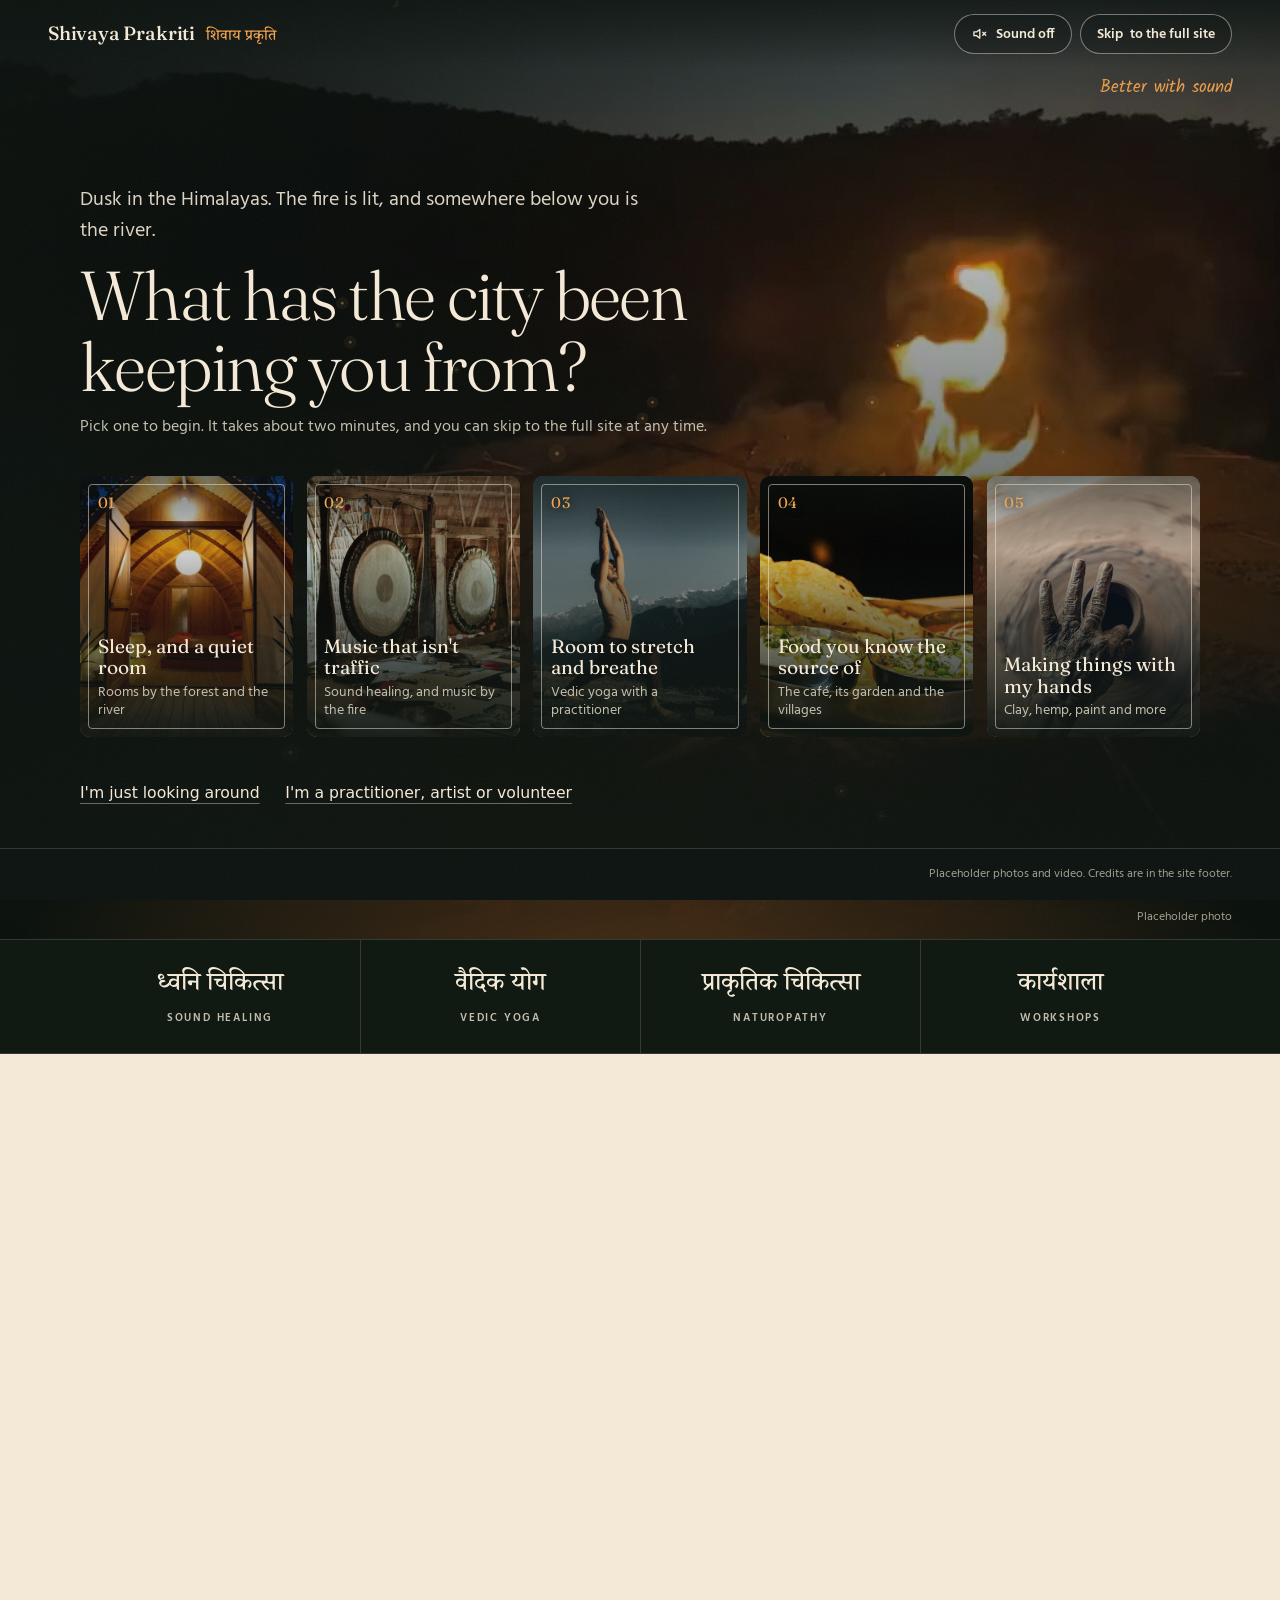
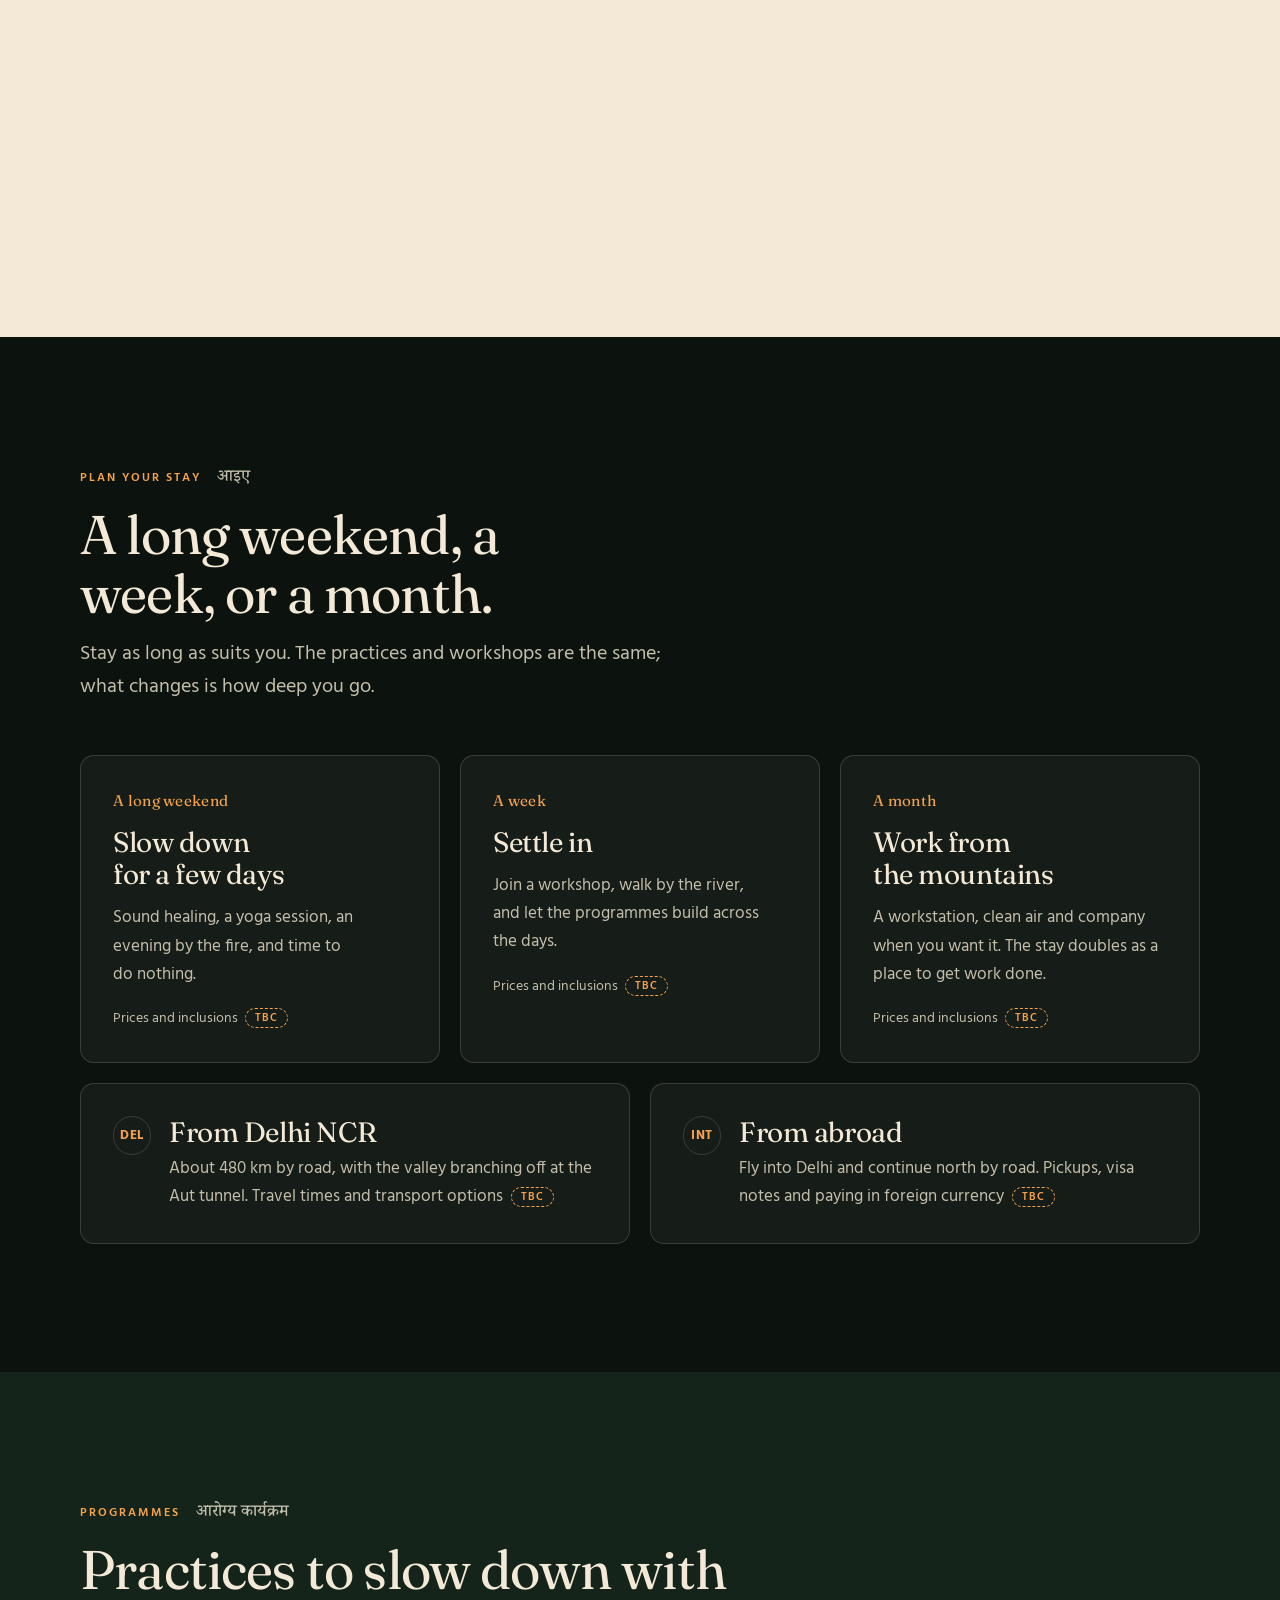
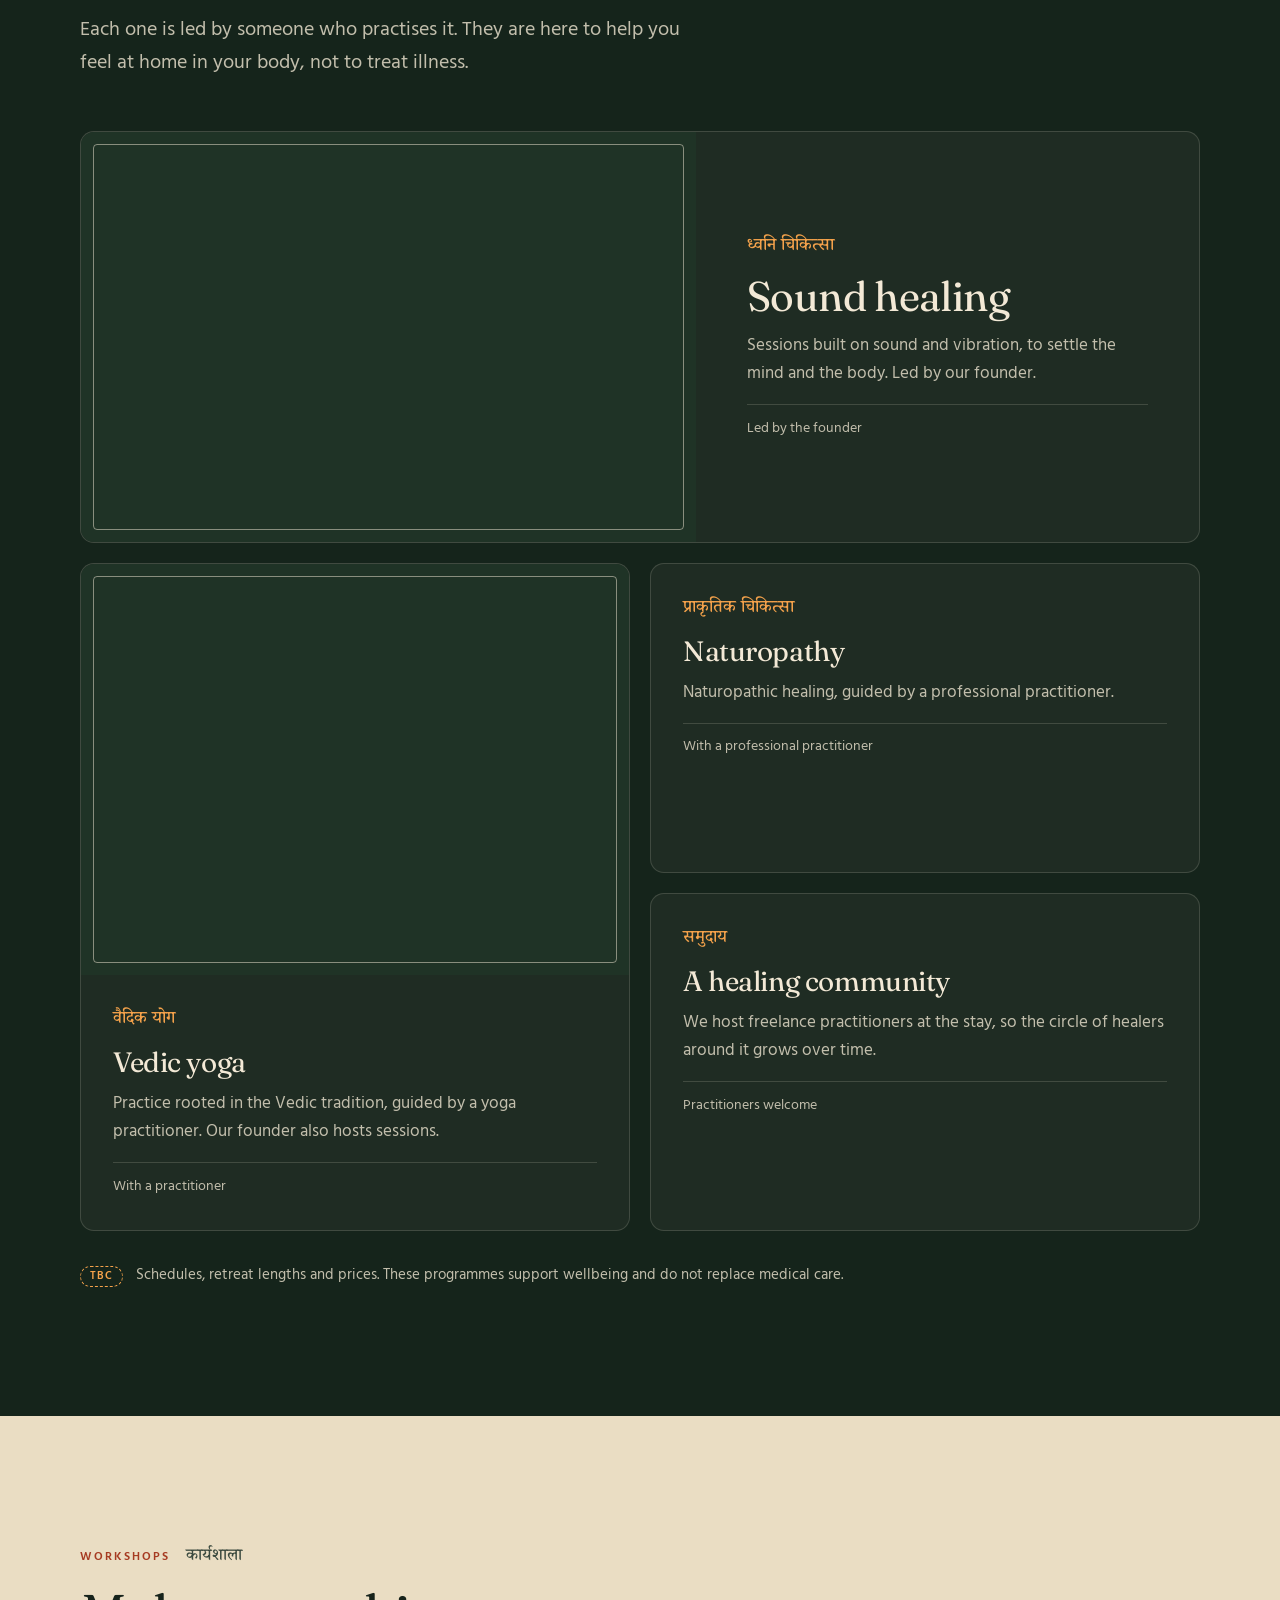
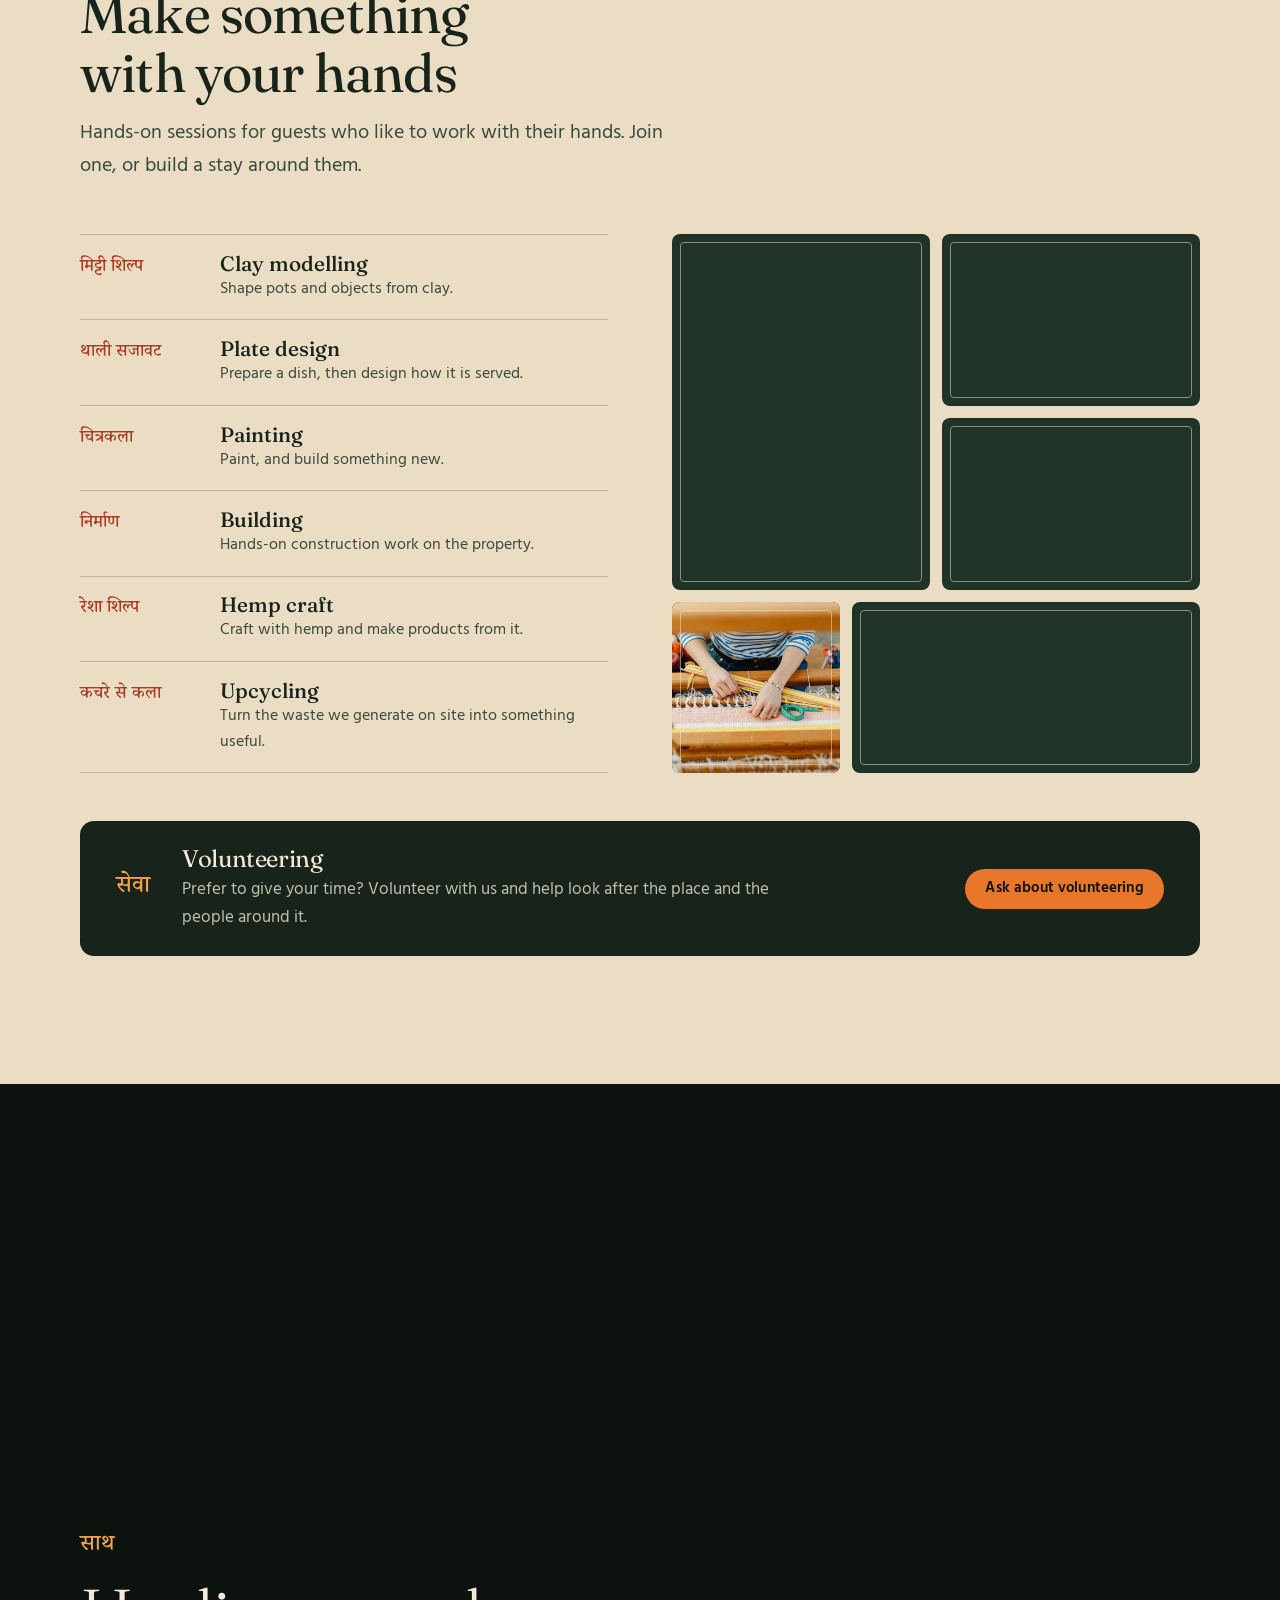
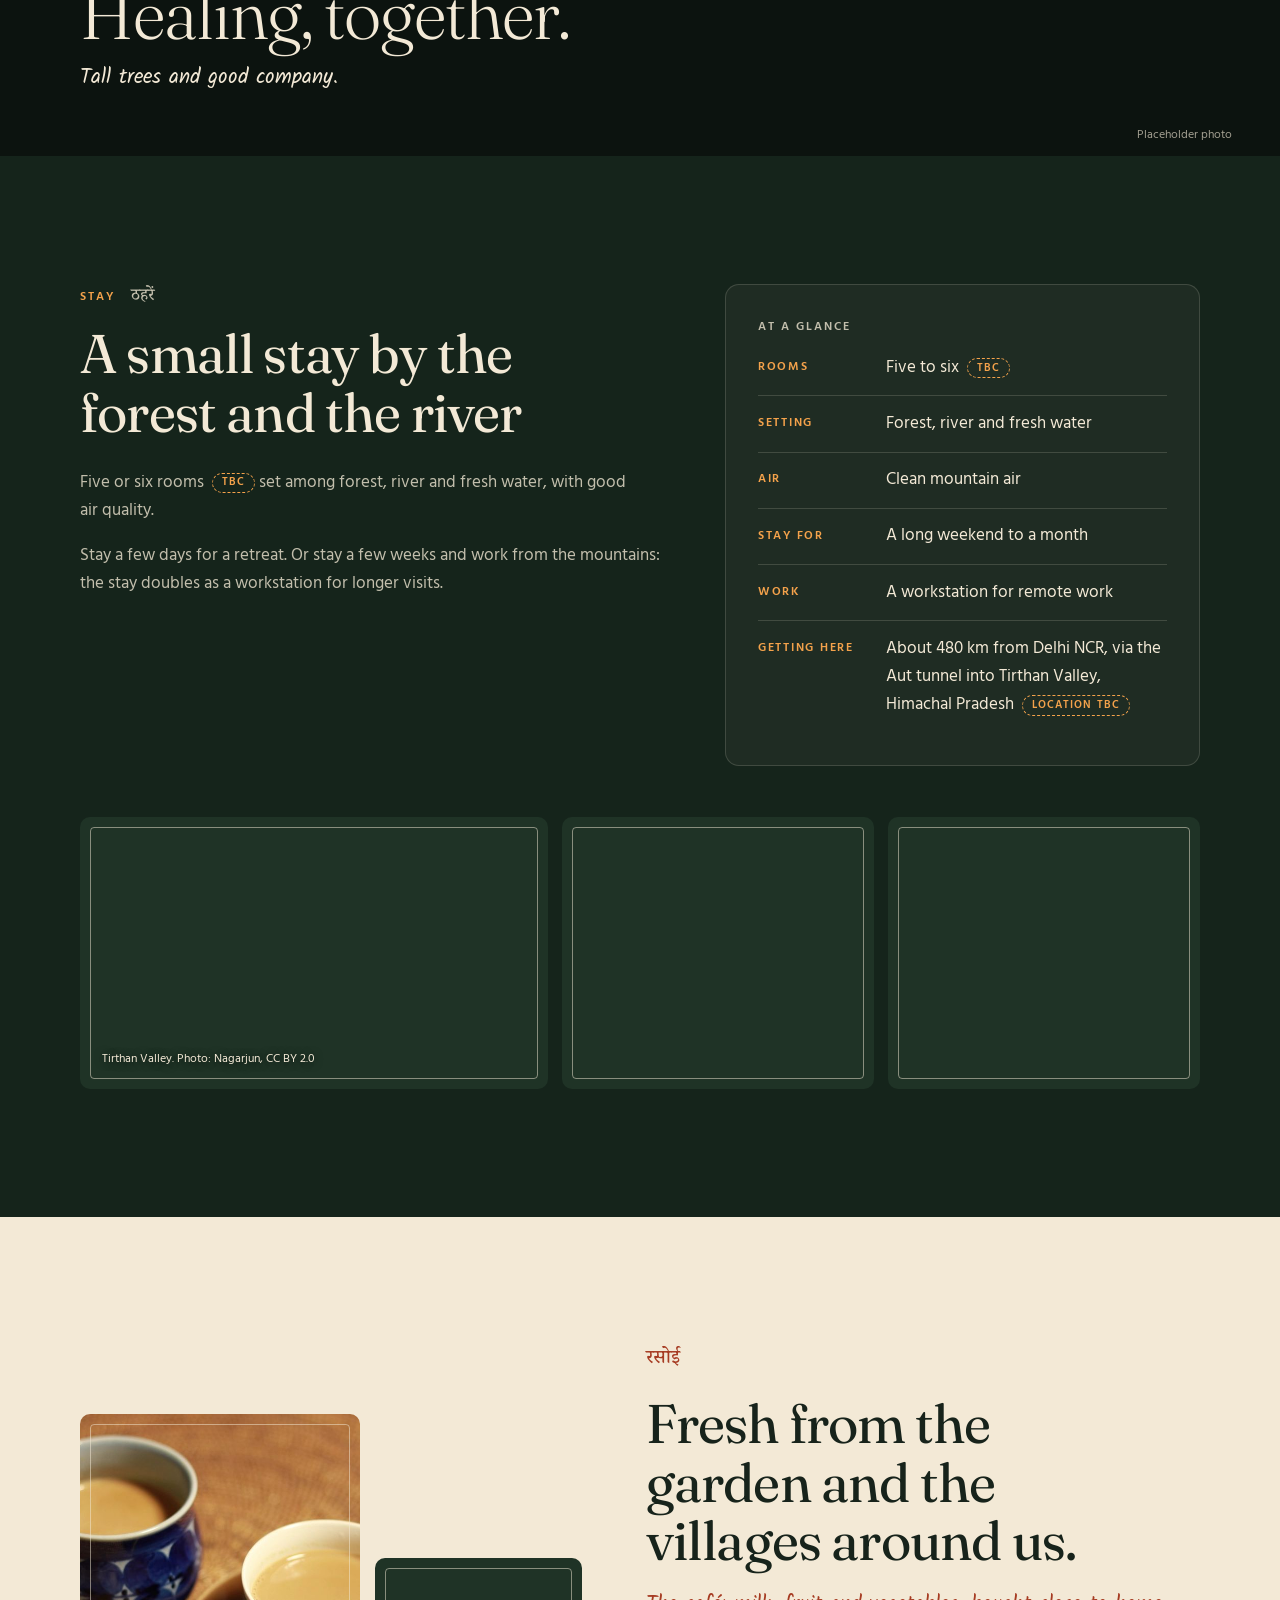
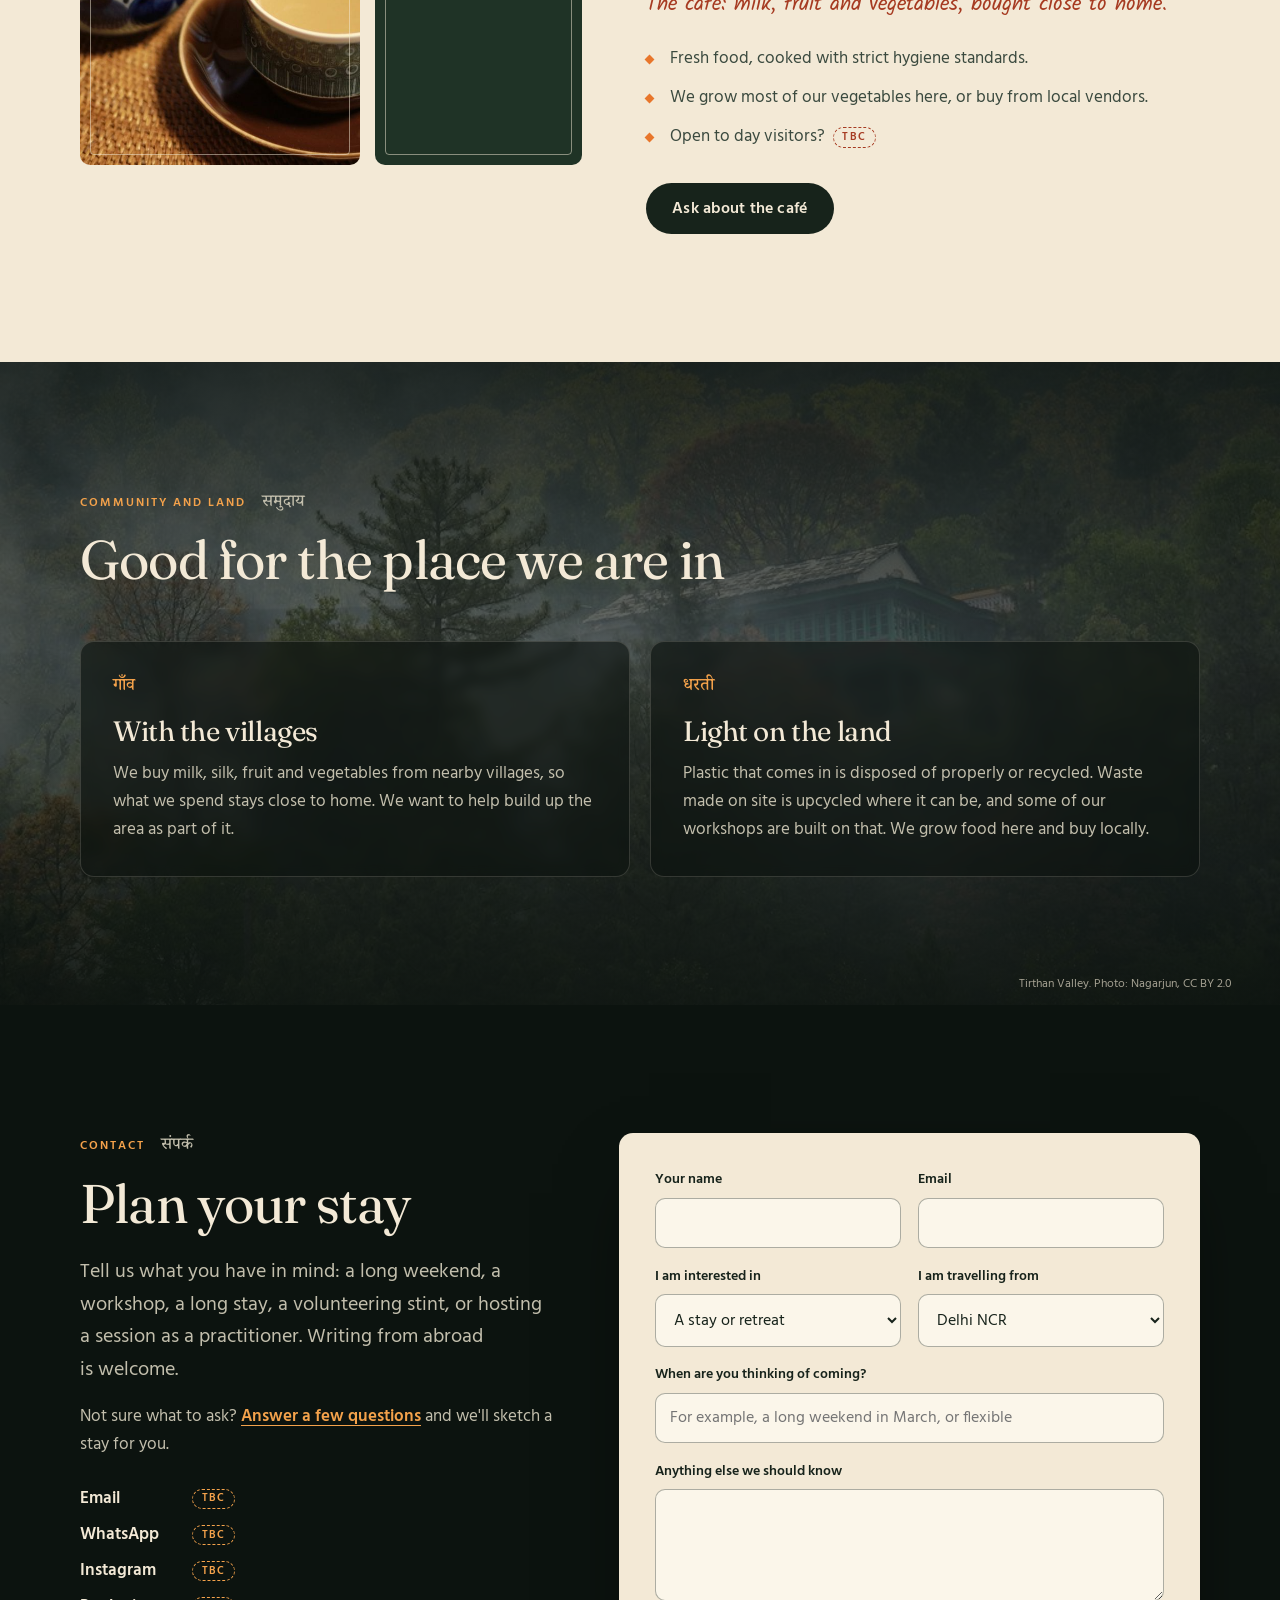
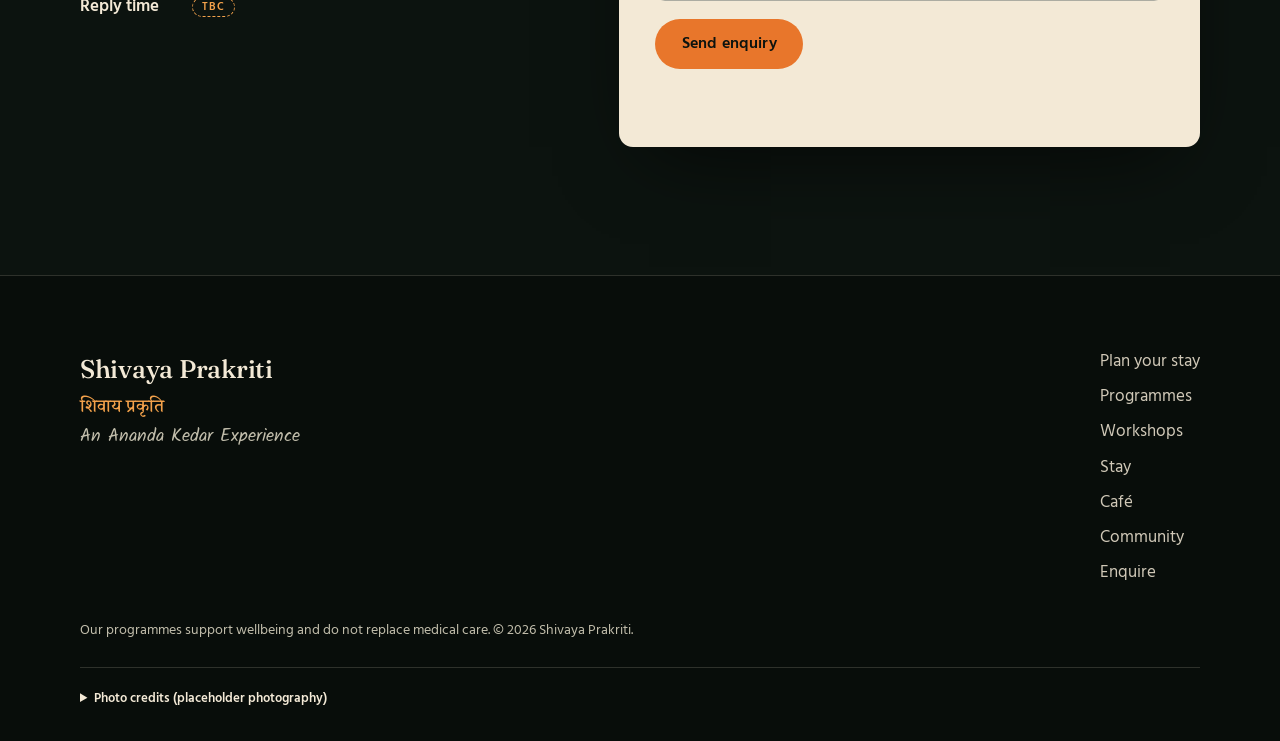
==== commit dcbc7a45: "Add the guided journey: a question-led front door that ends in a lead form Opens on a first visit wi" ====
--- a/site/index.html
+++ b/site/index.html
@@ -11,11 +11,415 @@
 <link rel="preconnect" href="https://fonts.gstatic.com" crossorigin>
 <link href="https://fonts.googleapis.com/css2?family=Fraunces:opsz,wght@9..144,300..700&family=Noto+Serif+Devanagari:wght@400;500;600&family=Hind:wght@400;500;600;700&family=Kalam:wght@400&display=swap" rel="stylesheet">
 <link rel="stylesheet" href="assets/css/styles.css">
+<link rel="stylesheet" href="assets/css/journey.css">
+<script>
+  /* Decide before first paint whether the guided journey opens, so the page never flashes.
+     It opens on a first visit to the bare address, or when a link asks for it
+     (?journey=1, #journey, ?path=stay). It stays closed after a visitor skips or finishes it,
+     when the link points at a section (#cafe), or with ?journey=0. */
+  (function () {
+    var d = document.documentElement, q = location.search, h = location.hash, open;
+    d.classList.add("js");
+    if (/[?&]journey=0/.test(q)) return;
+    open = /[?&](journey=1|path=)/.test(q) || h === "#journey";
+    if (!open && !h) {
+      try { open = !(JSON.parse(localStorage.getItem("sp-journey") || "{}").closed); } catch (e) { open = true; }
+    }
+    if (!open) return;
+    d.classList.add("journey-open");
+    // Hold the first screen back until its animation starts. A ?path= link opens on its own step,
+    // so the intro is held back entirely rather than flashing first.
+    d.classList.add(/[?&]path=/.test(q) ? "j-deep" : "j-arrive");
+    // If journey.js failed to load, never leave a dead overlay over the site
+    document.addEventListener("DOMContentLoaded", function () {
+      if (!window.SPJourney) d.classList.remove("journey-open", "j-arrive", "j-deep");
+    });
+  })();
+</script>
 </head>
 <body id="top">
+
+<!-- ============================================================
+     The journey: a short guided opening, one question per screen.
+     Copy lives here; the flow lives in assets/js/journey.js.
+     ============================================================ -->
+<div class="journey" id="journey" role="dialog" aria-modal="true" aria-labelledby="j-q-intro">
+  <div class="j-bg" aria-hidden="true">
+    <div class="j-scene j-scene--fire is-on" data-scene="fire">
+      <video class="j-video" muted playsinline loop preload="none"
+             poster="assets/video/fire-dusk-wide.jpg"
+             data-wide="assets/video/fire-dusk-wide.mp4" data-tall="assets/video/fire-dusk-tall.mp4"
+             data-poster-tall="assets/video/fire-dusk-tall.jpg"></video>
+    </div>
+  </div>
+  <canvas class="j-embers" aria-hidden="true"></canvas>
+  <div class="j-shade" aria-hidden="true"></div>
+
+  <div class="j-bar">
+    <p class="j-brand">Shivaya Prakriti <span class="deva" lang="hi">शिवाय प्रकृति</span></p>
+    <div class="j-tools">
+      <button type="button" class="j-tool j-sound" aria-pressed="false">
+        <svg viewBox="0 0 24 24" fill="none" stroke="currentColor" stroke-width="1.8" stroke-linecap="round" stroke-linejoin="round" aria-hidden="true"><path d="M4 9.5h3.5L12 6v12l-4.5-3.5H4z"/><path class="j-sound__wave" d="M15.5 9a4 4 0 0 1 0 6M18 6.5a7.5 7.5 0 0 1 0 11"/><path class="j-sound__x" d="M16 10l4 4M20 10l-4 4"/></svg>
+        <span class="j-sound__label">Sound off</span>
+      </button>
+      <button type="button" class="j-tool" data-j-exit="skip">Skip<span class="j-wide"> to the full site</span></button>
+    </div>
+  </div>
+  <p class="j-hint" aria-hidden="true">Better with sound</p>
+  <div class="j-progress" aria-hidden="true"><span></span></div>
+
+  <div class="j-stage">
+
+    <!-- 1. The opening question -->
+    <section class="j-step j-step--intro" data-step="intro" data-scene="fire" aria-labelledby="j-q-intro">
+      <div class="j-copy">
+        <p class="j-lead" data-seq="1">Dusk in the Himalayas. The fire is lit, and somewhere below you is the river.</p>
+        <h2 class="j-q" id="j-q-intro" data-seq="2" tabindex="-1">What has the city been keeping you from?</h2>
+        <p class="j-sub" data-seq="3">Pick one to begin. It takes about two minutes, and you can skip to the full site at any time.</p>
+      </div>
+      <ul class="j-cards">
+        <li style="--i:0"><button type="button" class="j-card" data-answer="need" data-value="stay" data-scene="stay">
+          <img src="assets/img/thumbs/cabin-night.jpg" alt="" width="960" height="640">
+          <span class="j-card__n" aria-hidden="true">01</span>
+          <span class="j-card__txt"><span class="j-card__t">Sleep, and a quiet room</span><span class="j-card__s">Rooms by the forest and the river</span></span>
+        </button></li>
+        <li style="--i:1"><button type="button" class="j-card" data-answer="need" data-value="sound" data-scene="sound">
+          <img src="assets/img/thumbs/gong-room.jpg" alt="" width="960" height="640" style="object-position:38% 50%">
+          <span class="j-card__n" aria-hidden="true">02</span>
+          <span class="j-card__txt"><span class="j-card__t">Music that isn't traffic</span><span class="j-card__s">Sound healing, and music by the fire</span></span>
+        </button></li>
+        <li style="--i:2"><button type="button" class="j-card" data-answer="need" data-value="yoga" data-scene="yoga">
+          <img src="assets/img/thumbs/yoga-ridge.jpg" alt="" width="854" height="640" style="object-position:42% 50%">
+          <span class="j-card__n" aria-hidden="true">03</span>
+          <span class="j-card__txt"><span class="j-card__t">Room to stretch and breathe</span><span class="j-card__s">Vedic yoga with a practitioner</span></span>
+        </button></li>
+        <li style="--i:3"><button type="button" class="j-card" data-answer="need" data-value="food" data-scene="food">
+          <img src="assets/img/thumbs/thali.jpg" alt="" width="960" height="640">
+          <span class="j-card__n" aria-hidden="true">04</span>
+          <span class="j-card__txt"><span class="j-card__t">Food you know the source of</span><span class="j-card__s">The café, its garden and the villages</span></span>
+        </button></li>
+        <li style="--i:4"><button type="button" class="j-card" data-answer="need" data-value="craft" data-scene="craft">
+          <img src="assets/img/thumbs/clay-wheel-dark.jpg" alt="" width="426" height="640">
+          <span class="j-card__n" aria-hidden="true">05</span>
+          <span class="j-card__txt"><span class="j-card__t">Making things with my hands</span><span class="j-card__s">Clay, hemp, paint and more</span></span>
+        </button></li>
+      </ul>
+      <div class="j-alt">
+        <p class="j-resume" hidden><button type="button" class="btn btn--ghost btn--sm" data-j-resume>Pick up where you left off</button></p>
+        <button type="button" class="j-link" data-j-exit="looking">I'm just looking around</button>
+        <button type="button" class="j-link" data-j-goto="host">I'm a practitioner, artist or volunteer</button>
+      </div>
+    </section>
+
+    <!-- 2. Who -->
+    <section class="j-step" data-step="who" data-scene="who" aria-labelledby="j-q-who" hidden>
+      <div class="j-copy">
+        <p class="j-echo" data-echo></p>
+        <h2 class="j-q j-q--md" id="j-q-who" tabindex="-1">Who's coming up with you?</h2>
+      </div>
+      <div class="j-opts">
+        <button type="button" class="j-opt" data-answer="who" data-value="solo"><span class="j-opt__t">Just me</span></button>
+        <button type="button" class="j-opt" data-answer="who" data-value="two"><span class="j-opt__t">Two of us</span></button>
+        <button type="button" class="j-opt" data-answer="who" data-value="family"><span class="j-opt__t">Family or friends</span></button>
+        <button type="button" class="j-opt" data-answer="who" data-value="group"><span class="j-opt__t">A group or a team</span><span class="j-opt__s">Retreats, offsites, celebrations</span></button>
+      </div>
+    </section>
+
+    <!-- 3. How long -->
+    <section class="j-step" data-step="when" data-scene="when" aria-labelledby="j-q-when" hidden>
+      <div class="j-copy">
+        <p class="j-echo" data-echo></p>
+        <h2 class="j-q j-q--md" id="j-q-when" tabindex="-1">How long could you get away for?</h2>
+      </div>
+      <div class="j-opts">
+        <button type="button" class="j-opt" data-answer="length" data-value="weekend"><span class="j-opt__t">A long weekend</span><span class="j-opt__s">Two or three nights</span></button>
+        <button type="button" class="j-opt" data-answer="length" data-value="week"><span class="j-opt__t">About a week</span><span class="j-opt__s">Long enough to settle in</span></button>
+        <button type="button" class="j-opt" data-answer="length" data-value="month"><span class="j-opt__t">A month or more</span><span class="j-opt__s">Work from the mountains</span></button>
+        <button type="button" class="j-opt" data-answer="length" data-value="unsure"><span class="j-opt__t">Not sure yet</span></button>
+      </div>
+    </section>
+
+    <!-- 4a. Chapter: stay -->
+    <section class="j-step" data-step="stay" data-scene="stay" aria-labelledby="j-h-stay" hidden>
+      <div class="j-chapter">
+        <div class="j-story">
+          <div class="j-head-row"><p class="label">Stay</p><p class="deva" lang="hi">ठहरें</p></div>
+          <h2 id="j-h-stay" tabindex="-1">A room among the pines, and nowhere you have to be.</h2>
+          <div class="j-body">
+            <p>Five or six rooms <span class="tbc">TBC</span> set among forest, river and fresh water, with clean mountain air. Come for a retreat, or stay for weeks: the stay doubles as a workstation.</p>
+          </div>
+        </div>
+        <div class="j-panel">
+          <h3 class="j-mini">What would make the room right for you?</h3>
+          <div class="j-opts">
+            <button type="button" class="j-opt" data-answer="room" data-value="view"><span class="j-opt__t">A view of the trees</span></button>
+            <button type="button" class="j-opt" data-answer="room" data-value="desk"><span class="j-opt__t">A desk I can work at</span></button>
+            <button type="button" class="j-opt" data-answer="room" data-value="quiet"><span class="j-opt__t">Quiet, above everything</span></button>
+            <button type="button" class="j-opt" data-answer="room" data-value="warm"><span class="j-opt__t">Warmth on a cold night</span></button>
+          </div>
+        </div>
+      </div>
+    </section>
+
+    <!-- 4b. Chapter: sound and music -->
+    <section class="j-step" data-step="sound" data-scene="sound" aria-labelledby="j-h-sound" hidden>
+      <div class="j-chapter">
+        <div class="j-story">
+          <div class="j-head-row"><p class="label">Sound and music</p><p class="deva" lang="hi">ध्वनि चिकित्सा</p></div>
+          <h2 id="j-h-sound" tabindex="-1">Bowls, gongs, and the fire after.</h2>
+          <div class="j-body">
+            <p>Our founder leads sound healing with singing bowls and gongs, to settle the mind and the body. Evenings end with music by the fire <span class="tbc">TBC</span></p>
+          </div>
+          <div class="j-bowl-wrap">
+            <button type="button" class="j-bowl" data-j-bowl aria-label="Strike the singing bowl" aria-describedby="j-bowl-help">
+              <svg viewBox="0 0 64 64" fill="none" stroke="currentColor" stroke-width="1.6" stroke-linecap="round" aria-hidden="true"><ellipse cx="32" cy="26" rx="22" ry="5.5"/><path d="M10 26c1.2 14 10 22 22 22s20.8-8 22-22"/><path d="M23 54h18"/><path d="M45 12l9-7" stroke-width="2.4"/></svg>
+              <i></i><i></i><i></i>
+            </button>
+            <p id="j-bowl-help"><strong>Strike the bowl</strong>Tap it to hear one. It plays a sound.</p>
+          </div>
+        </div>
+        <div class="j-panel">
+          <h3 class="j-mini">Have you tried sound healing before?</h3>
+          <div class="j-opts">
+            <button type="button" class="j-opt" data-answer="soundExp" data-value="new"><span class="j-opt__t">Never</span></button>
+            <button type="button" class="j-opt" data-answer="soundExp" data-value="some"><span class="j-opt__t">Once or twice</span></button>
+            <button type="button" class="j-opt" data-answer="soundExp" data-value="regular"><span class="j-opt__t">It's part of my life</span></button>
+          </div>
+        </div>
+      </div>
+    </section>
+
+    <!-- 4c. Chapter: yoga -->
+    <section class="j-step" data-step="yoga" data-scene="yoga" aria-labelledby="j-h-yoga" hidden>
+      <div class="j-chapter">
+        <div class="j-story">
+          <div class="j-head-row"><p class="label">Yoga</p><p class="deva" lang="hi">वैदिक योग</p></div>
+          <h2 id="j-h-yoga" tabindex="-1">Practice, with the mountains for company.</h2>
+          <div class="j-body">
+            <p>Vedic yoga with a practitioner, and sessions hosted by our founder. Wherever your practice is today, you start from there.</p>
+          </div>
+          <div class="j-bowl-wrap">
+            <div class="j-breath" aria-hidden="true"><span></span><em>Breathe in</em><em>Breathe out</em></div>
+            <p>Breathe with the circle for a moment, if you like.</p>
+          </div>
+        </div>
+        <div class="j-panel">
+          <h3 class="j-mini">Where is your practice right now?</h3>
+          <div class="j-opts">
+            <button type="button" class="j-opt" data-answer="yogaExp" data-value="new"><span class="j-opt__t">Brand new to it</span></button>
+            <button type="button" class="j-opt" data-answer="yogaExp" data-value="some"><span class="j-opt__t">On and off</span></button>
+            <button type="button" class="j-opt" data-answer="yogaExp" data-value="daily"><span class="j-opt__t">Most days</span></button>
+          </div>
+        </div>
+      </div>
+    </section>
+
+    <!-- 4d. Chapter: food -->
+    <section class="j-step" data-step="food" data-scene="food" aria-labelledby="j-h-food" hidden>
+      <div class="j-chapter">
+        <div class="j-story">
+          <div class="j-head-row"><p class="label">Café</p><p class="deva" lang="hi">रसोई</p></div>
+          <h2 id="j-h-food" tabindex="-1">Food from the garden, and the villages around it.</h2>
+          <div class="j-body">
+            <p>Fresh food, cooked to strict hygiene standards. We grow most of our vegetables here, and buy milk, fruit and vegetables from the villages nearby.</p>
+          </div>
+        </div>
+        <div class="j-panel">
+          <h3 class="j-mini">How do you like to eat?</h3>
+          <div class="j-opts">
+            <button type="button" class="j-opt" data-answer="diet" data-value="veg"><span class="j-opt__t">Vegetarian</span></button>
+            <button type="button" class="j-opt" data-answer="diet" data-value="vegan"><span class="j-opt__t">Vegan</span></button>
+            <button type="button" class="j-opt" data-answer="diet" data-value="all"><span class="j-opt__t">A bit of everything</span></button>
+            <button type="button" class="j-opt" data-answer="diet" data-value="later"><span class="j-opt__t">I'll tell you later</span></button>
+          </div>
+        </div>
+      </div>
+    </section>
+
+    <!-- 4e. Chapter: craft -->
+    <section class="j-step" data-step="craft" data-scene="craft" aria-labelledby="j-h-craft" hidden>
+      <div class="j-chapter">
+        <div class="j-story">
+          <div class="j-head-row"><p class="label">Workshops</p><p class="deva" lang="hi">कार्यशाला</p></div>
+          <h2 id="j-h-craft" tabindex="-1">Make something with your hands.</h2>
+          <div class="j-body">
+            <p>Hands-on sessions, from clay to hemp. Join one, or build a stay around them.</p>
+          </div>
+        </div>
+        <div class="j-panel">
+          <h3 class="j-mini">Which ones catch your eye?</h3>
+          <p class="j-sub">Pick any, or none.</p>
+          <div class="j-chips" data-multi="crafts">
+            <button type="button" class="j-chip" aria-pressed="false" data-value="clay">Clay modelling</button>
+            <button type="button" class="j-chip" aria-pressed="false" data-value="plate">Plate design</button>
+            <button type="button" class="j-chip" aria-pressed="false" data-value="paint">Painting</button>
+            <button type="button" class="j-chip" aria-pressed="false" data-value="hemp">Hemp craft</button>
+            <button type="button" class="j-chip" aria-pressed="false" data-value="upcycle">Upcycling</button>
+            <button type="button" class="j-chip" aria-pressed="false" data-value="build">Building</button>
+          </div>
+          <div class="j-actions"><button type="button" class="btn btn--ember" data-j-next>Continue</button></div>
+        </div>
+      </div>
+    </section>
+
+    <!-- 5. Anything else -->
+    <section class="j-step" data-step="more" data-scene="more" aria-labelledby="j-q-more" hidden>
+      <div class="j-copy">
+        <p class="j-echo" data-echo></p>
+        <h2 class="j-q j-q--md" id="j-q-more" tabindex="-1">Anything else while you're up here?</h2>
+        <p class="j-sub">Add as many as you like, or none.</p>
+      </div>
+      <ul class="j-tiles" data-multi="extras">
+        <li><button type="button" class="j-tile" aria-pressed="false" data-value="stay"><img src="assets/img/thumbs/cabin-night.jpg" alt="" width="960" height="640"><span>A quiet room</span></button></li>
+        <li><button type="button" class="j-tile" aria-pressed="false" data-value="sound"><img src="assets/img/thumbs/gong-room.jpg" alt="" width="960" height="640"><span>Sound and music</span></button></li>
+        <li><button type="button" class="j-tile" aria-pressed="false" data-value="yoga"><img src="assets/img/thumbs/yoga-ridge.jpg" alt="" width="854" height="640"><span>Yoga</span></button></li>
+        <li><button type="button" class="j-tile" aria-pressed="false" data-value="food"><img src="assets/img/thumbs/thali.jpg" alt="" width="960" height="640"><span>The café</span></button></li>
+        <li><button type="button" class="j-tile" aria-pressed="false" data-value="craft"><img src="assets/img/thumbs/clay-wheel-dark.jpg" alt="" width="426" height="640"><span>Workshops</span></button></li>
+      </ul>
+      <div class="j-actions"><button type="button" class="btn btn--ember" data-j-next data-label-none="That's everything" data-label-some="Add these">That's everything</button></div>
+    </section>
+
+    <!-- 6. The way here -->
+    <section class="j-step" data-step="from" data-scene="from" aria-labelledby="j-q-from" hidden>
+      <div class="j-from">
+        <div class="j-copy">
+          <p class="j-echo" data-echo></p>
+          <h2 class="j-q j-q--md" id="j-q-from" tabindex="-1">Where would you be setting off from?</h2>
+          <div class="j-opts j-opts--stack">
+            <button type="button" class="j-opt" data-answer="from" data-value="delhi" data-stay><span class="j-opt__t">Delhi NCR</span></button>
+            <button type="button" class="j-opt" data-answer="from" data-value="india" data-stay><span class="j-opt__t">Elsewhere in India</span></button>
+            <button type="button" class="j-opt" data-answer="from" data-value="abroad" data-stay><span class="j-opt__t">Outside India</span></button>
+          </div>
+        </div>
+        <div class="j-route" data-route hidden>
+          <svg viewBox="0 0 320 250" role="img" aria-labelledby="j-route-title">
+            <title id="j-route-title">A sketch of the road north from Delhi to Tirthan Valley</title>
+            <path class="r-ridge" d="M118 64 L146 40 L166 56 L196 22 L222 48 L246 18 L272 44 L300 26 L320 40"/>
+            <path class="r-pre" data-r-pre d="M-6 246 C 4 240, 14 236, 26 232"/>
+            <path class="r-path" data-r-path d="M26 232 C 78 224, 104 206, 132 184 S 176 136, 204 116 S 238 90, 254 72 S 276 50, 292 38"/>
+            <g data-r-nodes></g>
+          </svg>
+          <div class="j-km"><strong data-r-km>0</strong><span>km, more or less</span></div>
+          <p data-r-text></p>
+          <div class="j-actions"><button type="button" class="btn btn--ember" data-j-next>Continue</button></div>
+        </div>
+      </div>
+    </section>
+
+    <!-- 7. The plan -->
+    <section class="j-step j-step--plan" data-step="plan" data-scene="plan" aria-labelledby="j-h-plan" hidden>
+      <article class="j-postcard">
+        <div class="j-head-row"><p class="label">Your stay, sketched</p><p class="deva" lang="hi">आइए</p></div>
+        <h2 id="j-h-plan" tabindex="-1" data-plan-title>Your stay</h2>
+        <div class="j-postcard__grid">
+          <ul class="j-plan-list" data-plan-list></ul>
+          <div class="j-photos" data-plan-photos></div>
+        </div>
+        <dl class="j-day" data-plan-day></dl>
+        <div class="j-postcard__foot">
+          <p class="note">See you at dusk.</p>
+          <p class="j-small">A sketch, not a booking. Prices, dates and timings <span class="tbc">TBC</span></p>
+        </div>
+      </article>
+      <div class="j-next">
+        <p>Shall we turn this into a real plan?</p>
+        <button type="button" class="btn btn--ember" data-intent="outreach">Yes, get in touch with me</button>
+        <button type="button" class="btn btn--ghost" data-intent="updates">Not yet. Just keep me posted</button>
+      </div>
+    </section>
+
+    <!-- Practitioners, artists and volunteers -->
+    <section class="j-step" data-step="host" data-scene="host" aria-labelledby="j-h-host" hidden>
+      <div class="j-chapter">
+        <div class="j-story">
+          <div class="j-head-row"><p class="label">Work with us</p><p class="deva" lang="hi">समुदाय</p></div>
+          <h2 id="j-h-host" tabindex="-1">Bring your practice to the mountains.</h2>
+          <div class="j-body">
+            <p>We host freelance practitioners and makers at the stay, so the circle around it keeps growing: healers, teachers and artists. Volunteers are welcome too.</p>
+          </div>
+        </div>
+        <div class="j-panel">
+          <h3 class="j-mini">What would you bring?</h3>
+          <div class="j-opts">
+            <button type="button" class="j-opt" data-answer="bring" data-value="sound"><span class="j-opt__t">Sound or music</span></button>
+            <button type="button" class="j-opt" data-answer="bring" data-value="movement"><span class="j-opt__t">Yoga or movement</span></button>
+            <button type="button" class="j-opt" data-answer="bring" data-value="healing"><span class="j-opt__t">Naturopathy or bodywork</span></button>
+            <button type="button" class="j-opt" data-answer="bring" data-value="craft"><span class="j-opt__t">An art or a craft</span></button>
+            <button type="button" class="j-opt" data-answer="bring" data-value="volunteer"><span class="j-opt__t">My time, as a volunteer</span></button>
+          </div>
+        </div>
+      </div>
+    </section>
+
+    <!-- 8. Contact -->
+    <section class="j-step" data-step="contact" data-scene="contact" aria-labelledby="j-q-contact" hidden>
+      <div class="j-contact">
+        <div class="j-copy">
+          <p class="j-echo" data-echo></p>
+          <h2 class="j-q j-q--md" id="j-q-contact" tabindex="-1" data-contact-title>Who should we write to?</h2>
+          <p class="j-lead" data-contact-sub></p>
+        </div>
+        <form class="form j-form" id="j-form" novalidate>
+          <div class="field">
+            <label for="j-name">Your name</label>
+            <input id="j-name" name="name" type="text" autocomplete="name" required>
+          </div>
+          <fieldset class="j-reach">
+            <legend>Best way to reach you</legend>
+            <div class="j-seg">
+              <input type="radio" id="j-by-email" name="by" value="email" checked><label for="j-by-email">Email</label>
+              <input type="radio" id="j-by-wa" name="by" value="whatsapp"><label for="j-by-wa">WhatsApp</label>
+            </div>
+          </fieldset>
+          <div class="field" data-by="email">
+            <label for="j-email">Email</label>
+            <input id="j-email" name="email" type="email" autocomplete="email" inputmode="email">
+          </div>
+          <div class="field" data-by="whatsapp" hidden>
+            <label for="j-phone">WhatsApp number, with country code</label>
+            <input id="j-phone" name="whatsapp" type="tel" autocomplete="tel" inputmode="tel" placeholder="+91">
+          </div>
+          <button type="button" class="j-note-toggle" data-j-note aria-expanded="false" aria-controls="j-note-field">Add a note</button>
+          <div class="field" id="j-note-field" hidden>
+            <label for="j-note">Anything else we should know</label>
+            <textarea id="j-note" name="note"></textarea>
+          </div>
+          <label class="j-check" data-news-opt>
+            <input type="checkbox" name="news" value="yes">
+            <span>Also send me news when dates and retreats open. I can unsubscribe at any time.</span>
+          </label>
+          <p class="j-fine" data-consent-line></p>
+          <div><button class="btn btn--ember" type="submit" data-submit>Send</button></div>
+          <p class="form__status" role="status" aria-live="polite" data-j-status></p>
+        </form>
+      </div>
+    </section>
+
+    <!-- 9. Thanks -->
+    <section class="j-step" data-step="thanks" data-scene="fire" aria-labelledby="j-q-thanks" hidden>
+      <div class="j-thanks">
+        <p class="j-echo" data-echo></p>
+        <h2 class="j-q" id="j-q-thanks" tabindex="-1" data-thanks-title>Thank you.</h2>
+        <p class="j-lead" data-thanks-text></p>
+        <p class="j-preview" data-j-preview hidden>This is a design preview and is not connected to an inbox yet, so nothing was sent.</p>
+        <div class="j-actions">
+          <button type="button" class="btn btn--ember" data-j-exit="done">Look around the whole place</button>
+          <button type="button" class="j-link" data-j-restart>Start again</button>
+        </div>
+      </div>
+    </section>
+
+  </div>
+
+  <div class="j-foot">
+    <button type="button" class="j-back" data-j-back hidden>Back</button>
+    <p class="j-foot__note">Placeholder photos and video.<span class="j-wide"> Credits are in the site footer.</span></p>
+  </div>
+</div>
+
 <a class="skip" href="#main">Skip to content</a>
 
-<p class="preview-note"><strong>Design preview.</strong> Photography is placeholder (credits in the footer). Anything marked <span class="tbc">TBC</span> is not yet confirmed.</p>
+<p class="preview-note"><strong>Design preview.</strong> Photography and video are placeholder (credits in the footer). Anything marked <span class="tbc">TBC</span> is not yet confirmed. <a href="?journey=1">Replay the guided journey</a></p>
 
 <header class="site-header">
   <div class="wrap bar">
@@ -50,7 +454,7 @@
       <p class="note">An Ananda Kedar Experience</p>
       <p class="lede">A small stay in the Himalayas for sound healing, Vedic yoga and making things by hand. Come for a long weekend from Delhi, or stay a month and work from the mountains.</p>
       <div class="hero__cta">
-        <a class="btn btn--ember" href="#contact">Plan your stay</a>
+        <a class="btn btn--ember" href="#contact" data-journey-open>Plan your stay</a>
         <a class="btn btn--ghost" href="#programmes">See the programmes</a>
       </div>
       <ul class="hero__facts">
@@ -345,6 +749,7 @@
           <h2 id="contact-title">Plan your stay</h2>
         </div>
         <p class="lede">Tell us what you have in mind: a long weekend, a workshop, a long stay, a volunteering stint, or hosting a session as a practitioner. Writing from abroad is welcome.</p>
+        <p class="contact__guide">Not sure what to ask? <a href="#journey" data-journey-open>Answer a few questions</a> and we'll sketch a stay for you.</p>
         <ul class="contact__list">
           <li><strong>Email</strong> <span class="tbc">TBC</span></li>
           <li><strong>WhatsApp</strong> <span class="tbc">TBC</span></li>
@@ -445,11 +850,13 @@
         <li>Traditional Indian Thali Meal with Naan Bread. Eyes2Soul via <a href="https://www.pexels.com/photo/traditional-indian-thali-meal-with-naan-bread-29148133/">Pexels</a>. <a href="https://www.pexels.com/license/">Pexels License</a>.</li>
         <li>Smoke envelopes Tirthan Valley. Nagarjun via <a href="https://www.flickr.com/photos/64924693@N00/52816325110">Flickr</a>. <a href="https://creativecommons.org/licenses/by/2.0/">CC BY 2.0</a>. Cropped and colour-graded.</li>
         <li>Pine Trees Under Starry Night Sky. James Wheeler via <a href="https://www.pexels.com/photo/pine-trees-under-starry-night-sky-1539225/">Pexels</a>. <a href="https://www.pexels.com/license/">Pexels License</a>.</li>
+        <li>Video: Tranquil bonfire scene at night with stars visible in the sky. Jester J via <a href="https://www.pexels.com/video/nighttime-bonfire-under-starry-sky-36425432/">Pexels</a>. <a href="https://www.pexels.com/license/">Pexels License</a>. Trimmed to a 10-second loop and cropped.</li>
       </ul>
     </details>
   </div>
 </footer>
 
 <script src="assets/js/main.js" defer></script>
+<script src="assets/js/journey.js" defer></script>
 </body>
 </html>
--- a/site/assets/css/styles.css
+++ b/site/assets/css/styles.css
@@ -142,6 +142,7 @@
   border-bottom: 1px solid var(--line);
 }
 .preview-note strong { color: var(--cream); font-weight: 600; }
+.preview-note a { color: var(--glow); text-underline-offset: 3px; white-space: nowrap; }
 .preview-note .tbc { margin-left: 0; }
 
 /* ---------- TBC chip ---------- */
@@ -373,6 +374,9 @@
 .mosaic .m4 { grid-column: 1 / 3; grid-row: 5 / 7; }
 .mosaic .m5 { grid-column: 3 / 7; grid-row: 5 / 7; }
 .vol { margin-top: clamp(2rem, 4vw, 3rem); display: grid; grid-template-columns: auto 1fr auto; gap: 1.25rem 2rem; align-items: center; padding: 1.5rem clamp(1.4rem, 3vw, 2.25rem); background: var(--ink); color: var(--cream); border-radius: var(--radius); }
+/* Focus rings: Glow is invisible on cream, so light grounds and the form use Coal; the Ink band goes back to Glow */
+.sec--cream :focus-visible, .sec--paper :focus-visible, .form :focus-visible { outline-color: var(--coal); }
+.vol :focus-visible { outline-color: var(--glow); }
 .vol .deva { font-size: 1.5rem; color: var(--glow); }
 .vol p { color: var(--mist); max-width: 40rem; }
 .vol h3 { font-size: 1.5rem; margin-bottom: 0.2rem; color: var(--cream); }
@@ -432,6 +436,8 @@
 .contact > img { position: absolute; inset: 0; width: 100%; height: 100%; object-fit: cover; object-position: 50% 40%; z-index: -2; opacity: 0.55; }
 .contact::before { content: ""; position: absolute; inset: 0; z-index: -1; background: linear-gradient(to bottom, var(--night) 0%, rgba(12, 19, 15, 0.55) 30%, rgba(12, 19, 15, 0.82) 100%); }
 .contact__grid { display: grid; gap: clamp(2rem, 5vw, 4.5rem); grid-template-columns: minmax(0, 0.9fr) minmax(0, 1.1fr); align-items: start; }
+.contact__guide { margin-top: 1rem; color: var(--mist); }
+.contact__guide a { color: var(--glow); text-underline-offset: 4px; font-weight: 600; }
 .contact__list { list-style: none; margin: 1.6rem 0 0; padding: 0; display: grid; gap: 0.5rem; }
 .contact__list strong { display: inline-block; min-width: 6.5rem; font-weight: 600; color: var(--cream); }
 .contact__list li { color: var(--mist); }
--- a/site/assets/css/journey.css
+++ b/site/assets/css/journey.css
@@ -0,0 +1,461 @@
+/* Shivaya Prakriti: the guided journey
+   A full-screen opening that asks a few questions, one per screen, and ends in
+   a sketched plan and a contact form. It sits over the one-page site, which is
+   always one tap away ("Skip to the full site"). Without JavaScript it never
+   shows. Tokens come from styles.css. */
+
+.journey { display: none; }
+html.journey-open { overflow: hidden; }
+html.journey-open body { overflow: hidden; }
+html.journey-open .journey { display: flex; }
+
+.journey {
+  --fg: var(--cream); --fg-soft: var(--mist); --accent: var(--glow); --rule: var(--line);
+  --bar-h: 4.25rem;
+  position: fixed;
+  inset: 0;
+  z-index: 80;
+  flex-direction: column;
+  background: var(--night);
+  color: var(--cream);
+  overflow: hidden;
+  isolation: isolate;
+}
+/* The page's film grain sits under the journey, so the journey carries its own */
+.journey::after {
+  content: "";
+  position: absolute;
+  inset: 0;
+  z-index: 5;
+  pointer-events: none;
+  opacity: 0.07;
+  background-image: url("data:image/svg+xml;utf8,<svg xmlns='http://www.w3.org/2000/svg' width='180' height='180'><filter id='n'><feTurbulence type='fractalNoise' baseFrequency='.85' numOctaves='2' stitchTiles='stitch'/><feColorMatrix values='0 0 0 0 1  0 0 0 0 1  0 0 0 0 1  0 0 0 .55 0'/></filter><rect width='100%' height='100%' filter='url(%23n)'/></svg>");
+}
+
+/* ---------- Background: the fire video and photo scenes ---------- */
+.j-bg { position: absolute; inset: 0; z-index: -3; overflow: hidden; background: var(--night); }
+.j-scene { position: absolute; inset: 0; opacity: 0; z-index: 0; transition: opacity 1.4s ease; }
+.j-scene.is-on { opacity: 1; z-index: 2; }
+/* The scene being replaced stays put underneath while the new one fades in, so there is no dark dip */
+.j-scene.is-under { opacity: 1; z-index: 1; transition: none; }
+.j-scene img, .j-scene video { position: absolute; inset: 0; width: 100%; height: 100%; object-fit: cover; }
+.j-scene img { transform: scale(1.04); transform-origin: 50% 60%; filter: brightness(0.8) saturate(0.95); }
+.j-scene.is-on img, .j-scene.is-under img { animation: j-drift 26s ease-out both; }
+@keyframes j-drift { from { transform: scale(1.04); } to { transform: scale(1.14); } }
+.j-scene--fire video { object-position: 52% 60%; }
+
+.j-embers { position: absolute; inset: 0; z-index: -2; width: 100%; height: 100%; pointer-events: none; opacity: 0; transition: opacity 1.2s ease; }
+.j-embers.is-on { opacity: 1; }
+
+/* Night shade so text over any photo reads. Darkest at the bottom left, where the words sit */
+.j-shade {
+  position: absolute; inset: 0; z-index: -1; pointer-events: none;
+  background:
+    linear-gradient(to top, rgba(12, 19, 15, 0.94) 0%, rgba(12, 19, 15, 0.62) 40%, rgba(12, 19, 15, 0.2) 72%, rgba(12, 19, 15, 0.55) 100%),
+    linear-gradient(to right, rgba(12, 19, 15, 0.72) 0%, rgba(12, 19, 15, 0.12) 70%);
+  transition: background-color 0.8s ease;
+}
+.journey[data-depth="deep"] .j-shade { background-color: rgba(12, 19, 15, 0.45); }
+.journey::before { /* the fire's warmth along the bottom edge */
+  content: ""; position: absolute; left: 0; right: 0; bottom: 0; height: 45%; z-index: -1; pointer-events: none;
+  background: radial-gradient(ellipse 70% 100% at 40% 110%, rgba(232, 118, 43, 0.26), rgba(232, 118, 43, 0) 70%);
+  animation: heat 6s ease-in-out infinite alternate;
+}
+
+/* ---------- Top bar ---------- */
+.j-bar {
+  flex: none;
+  height: var(--bar-h);
+  display: flex; align-items: center; justify-content: space-between; gap: 1rem;
+  padding: env(safe-area-inset-top, 0px) var(--gutter) 0;
+  background: linear-gradient(to bottom, rgba(12, 19, 15, 0.75), rgba(12, 19, 15, 0));
+  position: relative; z-index: 3;
+}
+.j-brand { display: flex; align-items: baseline; gap: 0.7rem; font-family: var(--font-display); font-size: 1.2rem; font-weight: 500; letter-spacing: -0.01em; white-space: nowrap; }
+.j-brand .deva { font-size: 0.95rem; color: var(--glow); }
+.j-tools { display: flex; align-items: center; gap: 0.5rem; }
+.j-tool {
+  display: inline-flex; align-items: center; gap: 0.45rem;
+  min-height: 2.5rem; padding: 0.3rem 1rem;
+  border-radius: 999px; border: 1.5px solid rgba(243, 233, 214, 0.45); background: rgba(12, 19, 15, 0.35);
+  color: var(--cream); font: 600 0.9rem var(--font-body); cursor: pointer; white-space: nowrap;
+  transition: border-color 0.2s ease, background-color 0.2s ease;
+}
+.j-tool:hover { border-color: var(--cream); background: rgba(243, 233, 214, 0.1); }
+.j-sound svg { width: 1.1rem; height: 1.1rem; flex: none; }
+.j-sound .j-sound__wave { opacity: 0; transition: opacity 0.2s ease; }
+.j-sound[aria-pressed="true"] { border-color: var(--glow); }
+.j-sound[aria-pressed="true"] .j-sound__wave { opacity: 1; }
+.j-sound[aria-pressed="true"] .j-sound__x { opacity: 0; }
+.j-hint { position: absolute; right: var(--gutter); top: calc(var(--bar-h) + 0.35rem); font-family: var(--font-note); font-size: 1.05rem; color: var(--glow); opacity: 0; pointer-events: none; transition: opacity 0.6s ease; }
+.j-hint.is-on { opacity: 0.95; }
+
+/* ---------- Progress: a thin thread with a diamond at its end ---------- */
+.j-progress { flex: none; position: relative; z-index: 3; height: 1px; margin-inline: var(--gutter); background: var(--line); opacity: 0; transition: opacity 0.5s ease; }
+.j-progress.is-on { opacity: 1; }
+.j-progress span { position: absolute; left: 0; top: 0; height: 1px; width: var(--p, 0%); background: var(--glow); transition: width 0.7s cubic-bezier(0.2, 0.7, 0.2, 1); }
+.j-progress span::after { content: ""; position: absolute; right: -4px; top: -3.5px; width: 7px; height: 7px; background: var(--ember); transform: rotate(45deg); }
+
+/* ---------- Stage and steps ---------- */
+.j-stage { flex: 1; min-height: 0; position: relative; z-index: 2; overflow-y: auto; overscroll-behavior: contain; -webkit-overflow-scrolling: touch; }
+.j-step {
+  min-height: 100%;
+  display: grid; align-content: end; gap: clamp(1.4rem, 3vw, 2.2rem);
+  width: 100%; max-width: var(--max); margin-inline: auto;
+  padding: clamp(1.5rem, 4vh, 3rem) var(--gutter) clamp(1.25rem, 4vh, 2.5rem);
+}
+.j-step[hidden] { display: none; }
+.j-step:focus { outline: none; }
+
+/* Arrival and departure */
+.j-step.is-entering > * { animation: j-rise 0.75s cubic-bezier(0.2, 0.7, 0.2, 1) both; }
+.j-step.is-entering > *:nth-child(2) { animation-delay: 0.1s; }
+.j-step.is-entering > *:nth-child(3) { animation-delay: 0.2s; }
+.j-step.is-entering > *:nth-child(4) { animation-delay: 0.3s; }
+.j-step.is-leaving { animation: j-leave 0.32s ease both; }
+@keyframes j-rise { from { opacity: 0; transform: translateY(18px); } to { opacity: 1; transform: none; } }
+@keyframes j-leave { to { opacity: 0; transform: translateY(-10px); } }
+
+/* The very first screen arrives line by line. Until journey.js starts the
+   animation, the head script's .j-arrive keeps these hidden, so nothing flashes */
+.j-arrive .j-step--intro [data-seq], .j-arrive .j-step--intro .j-cards li, .j-arrive .j-step--intro .j-alt { opacity: 0; }
+.j-deep .j-step--intro { visibility: hidden; }
+.j-step--intro.is-arriving [data-seq] { animation: j-rise 0.9s cubic-bezier(0.2, 0.7, 0.2, 1) both; }
+.j-step--intro.is-arriving [data-seq="1"] { animation-delay: 0.35s; }
+.j-step--intro.is-arriving [data-seq="2"] { animation-delay: 1.1s; }
+.j-step--intro.is-arriving [data-seq="3"] { animation-delay: 1.7s; }
+.j-step--intro.is-arriving .j-cards li { animation: j-rise 0.8s cubic-bezier(0.2, 0.7, 0.2, 1) both; animation-delay: calc(2s + var(--i, 0) * 0.09s); }
+.j-step--intro.is-arriving .j-alt { animation: j-rise 0.8s ease both; animation-delay: 2.6s; }
+
+/* ---------- Words ---------- */
+.j-copy { display: grid; gap: 0.85rem; max-width: 46rem; }
+.j-lead { font-size: clamp(1.05rem, 1.6vw, 1.25rem); line-height: 1.55; color: rgba(243, 233, 214, 0.9); max-width: 36rem; }
+.j-q { font-family: var(--font-display); font-weight: 300; font-size: clamp(2.3rem, 5.4vw, 4.4rem); line-height: 1.02; letter-spacing: -0.025em; text-wrap: balance; }
+.j-q:focus { outline: none; }
+.j-q--md { font-size: clamp(2rem, 4.2vw, 3.3rem); }
+.j-sub { color: var(--mist); font-size: 0.98rem; }
+.j-echo { font-family: var(--font-note); font-size: clamp(1.2rem, 1.8vw, 1.45rem); line-height: 1.35; color: var(--glow); min-height: 1.35em; }
+.j-echo:empty { display: none; }
+.j-head-row { display: flex; flex-wrap: wrap; align-items: baseline; gap: 0.4rem 0.9rem; }
+.j-head-row .deva { color: var(--mist); font-size: 1.05rem; }
+.j-body { display: grid; gap: 0.9rem; color: rgba(243, 233, 214, 0.88); max-width: 36rem; font-size: 1.06rem; }
+.j-mini { font-family: var(--font-display); font-weight: 400; font-size: clamp(1.3rem, 2.1vw, 1.65rem); line-height: 1.2; }
+.j-mini:focus { outline: none; }
+
+/* ---------- Intro cards: five doors ---------- */
+.j-cards { list-style: none; margin: 0; padding: 0; display: grid; gap: 0.85rem; grid-template-columns: repeat(5, minmax(0, 1fr)); }
+.j-card {
+  position: relative; display: block; width: 100%;
+  height: clamp(10.5rem, 29vh, 17rem);
+  padding: 0; border: 0; border-radius: 10px; overflow: hidden;
+  background: var(--moss); color: var(--cream); text-align: left; cursor: pointer;
+  font: inherit;
+  transition: transform 0.35s cubic-bezier(0.2, 0.7, 0.2, 1), box-shadow 0.35s ease;
+}
+.j-card img { position: absolute; inset: 0; width: 100%; height: 100%; object-fit: cover; transition: transform 0.8s cubic-bezier(0.2, 0.7, 0.2, 1), filter 0.4s ease; filter: saturate(0.9) brightness(0.92); }
+.j-card::before { content: ""; position: absolute; inset: 0; z-index: 1; background: linear-gradient(to top, rgba(12, 19, 15, 0.94) 0%, rgba(12, 19, 15, 0.45) 50%, rgba(12, 19, 15, 0.1) 72%, rgba(12, 19, 15, 0.55) 100%); }
+.j-card::after { content: ""; position: absolute; inset: 8px; z-index: 2; border: 1px solid rgba(243, 233, 214, 0.5); border-radius: 4px; pointer-events: none; transition: border-color 0.3s ease; }
+.j-card__n { position: absolute; z-index: 3; left: 1.1rem; top: 0.9rem; font-family: var(--font-display); font-size: 0.95rem; color: var(--glow); letter-spacing: 0.04em; text-shadow: 0 1px 8px rgba(12, 19, 15, 0.9); }
+.j-card__txt { position: absolute; z-index: 3; left: 1.1rem; right: 1.1rem; bottom: 1rem; display: grid; gap: 0.3rem; }
+.j-card__t { font-family: var(--font-display); font-size: clamp(1.15rem, 1.5vw, 1.4rem); line-height: 1.12; font-weight: 400; }
+.j-card__s { font-size: 0.86rem; line-height: 1.35; color: var(--mist); }
+.j-card:hover, .j-card:focus-visible { transform: translateY(-4px); box-shadow: 0 22px 50px -24px rgba(232, 118, 43, 0.7); }
+.j-card:hover img, .j-card:focus-visible img { transform: scale(1.06); filter: saturate(1) brightness(1); }
+.j-card:hover::after, .j-card:focus-visible::after { border-color: var(--glow); }
+.j-card.is-picked::after { border-color: var(--ember); border-width: 2px; }
+.j-card:focus-visible { outline: 2px solid var(--glow); outline-offset: 3px; }
+
+.j-alt { display: flex; flex-wrap: wrap; gap: 0.4rem 1.6rem; align-items: center; }
+.j-link {
+  padding: 0.5rem 0; min-height: 2.5rem; border: 0; background: none; cursor: pointer;
+  color: var(--cream); font: 500 0.98rem var(--font-body);
+  text-decoration: underline; text-decoration-color: rgba(243, 233, 214, 0.4); text-underline-offset: 5px;
+}
+.j-link:hover { text-decoration-color: var(--glow); }
+.j-resume { display: flex; flex-wrap: wrap; gap: 0.75rem; align-items: center; }
+.j-resume[hidden] { display: none; }
+
+/* ---------- Answer options ---------- */
+.j-opts { display: grid; gap: 0.7rem; grid-template-columns: repeat(auto-fit, minmax(min(100%, 13.5rem), 1fr)); max-width: 62rem; }
+.j-opts--stack { grid-template-columns: 1fr; max-width: 30rem; }
+.j-opt {
+  position: relative; display: grid; gap: 0.15rem; align-content: center;
+  min-height: 3.9rem; padding: 0.85rem 1.2rem 0.85rem 1.25rem;
+  border: 1px solid rgba(243, 233, 214, 0.32); border-radius: var(--radius);
+  background: rgba(12, 19, 15, 0.5); -webkit-backdrop-filter: blur(8px); backdrop-filter: blur(8px);
+  color: var(--cream); text-align: left; cursor: pointer; font: inherit;
+  transition: border-color 0.2s ease, background-color 0.2s ease, transform 0.2s ease;
+}
+.j-opt:hover { border-color: rgba(243, 233, 214, 0.75); background: rgba(21, 36, 27, 0.75); transform: translateY(-1px); }
+.j-opt__t { font-family: var(--font-display); font-size: 1.2rem; line-height: 1.2; }
+.j-opt__s { font-size: 0.88rem; line-height: 1.35; color: var(--mist); }
+.j-opt.is-picked, .j-opt[aria-pressed="true"] { border-color: var(--ember); background: rgba(232, 118, 43, 0.16); }
+.j-opt.is-picked::after, .j-opt[aria-pressed="true"]::after { content: ""; position: absolute; right: 1.1rem; top: 50%; width: 8px; height: 8px; margin-top: -4px; background: var(--ember); transform: rotate(45deg); }
+.j-opt kbd { display: none; }
+
+/* Multi-select chips (workshops) */
+.j-chips { display: flex; flex-wrap: wrap; gap: 0.55rem; max-width: 40rem; }
+.j-chip {
+  display: inline-flex; align-items: center; gap: 0.5rem; min-height: 2.75rem; padding: 0.45rem 1.1rem;
+  border-radius: 999px; border: 1px solid rgba(243, 233, 214, 0.38); background: rgba(12, 19, 15, 0.5);
+  -webkit-backdrop-filter: blur(8px); backdrop-filter: blur(8px);
+  color: var(--cream); font: 500 0.98rem var(--font-body); cursor: pointer;
+  transition: border-color 0.2s ease, background-color 0.2s ease;
+}
+.j-chip::before { content: ""; width: 7px; height: 7px; border: 1px solid currentColor; transform: rotate(45deg); flex: none; opacity: 0.6; }
+.j-chip:hover { border-color: var(--cream); }
+.j-chip[aria-pressed="true"] { border-color: var(--ember); background: rgba(232, 118, 43, 0.18); }
+.j-chip[aria-pressed="true"]::before { background: var(--ember); border-color: var(--ember); opacity: 1; }
+
+.j-actions { display: flex; flex-wrap: wrap; align-items: center; gap: 0.8rem 1.2rem; }
+
+/* "Anything else" picker: small photo tiles */
+.j-tiles { list-style: none; margin: 0; padding: 0; display: grid; gap: 0.75rem; grid-template-columns: repeat(auto-fill, minmax(11rem, 1fr)); max-width: 52rem; }
+.j-tile {
+  position: relative; display: grid; grid-template-columns: 3.4rem 1fr; gap: 0.85rem; align-items: center; width: 100%;
+  padding: 0.5rem 0.9rem 0.5rem 0.5rem; border-radius: var(--radius);
+  border: 1px solid rgba(243, 233, 214, 0.32); background: rgba(12, 19, 15, 0.55);
+  -webkit-backdrop-filter: blur(8px); backdrop-filter: blur(8px);
+  color: var(--cream); text-align: left; cursor: pointer; font: inherit;
+  transition: border-color 0.2s ease, background-color 0.2s ease;
+}
+.j-tile img { width: 3.4rem; height: 3.4rem; object-fit: cover; border-radius: 8px; }
+.j-tile span { font-family: var(--font-display); font-size: 1.1rem; line-height: 1.2; }
+.j-tile:hover { border-color: rgba(243, 233, 214, 0.75); }
+.j-tile[aria-pressed="true"] { border-color: var(--ember); background: rgba(232, 118, 43, 0.16); }
+.j-tile[aria-pressed="true"]::after { content: ""; position: absolute; right: 0.9rem; top: 0.7rem; width: 7px; height: 7px; background: var(--ember); transform: rotate(45deg); }
+
+/* ---------- Chapters: story on the left, a question on the right ---------- */
+.j-chapter { display: grid; gap: clamp(1.5rem, 4vw, 3.5rem); grid-template-columns: minmax(0, 1fr) minmax(0, 27rem); align-items: end; }
+.j-story { display: grid; gap: 1rem; }
+.j-story h2 { font-family: var(--font-display); font-weight: 300; font-size: clamp(2.2rem, 4.8vw, 4rem); line-height: 1.03; letter-spacing: -0.025em; text-wrap: balance; }
+.j-story h2:focus { outline: none; }
+.j-panel {
+  display: grid; gap: 1rem; align-content: start;
+  padding: clamp(1.2rem, 2.4vw, 1.6rem);
+  border-radius: var(--radius); border: 1px solid var(--line);
+  background: rgba(12, 19, 15, 0.62); -webkit-backdrop-filter: blur(10px); backdrop-filter: blur(10px);
+}
+.j-panel .j-opts { grid-template-columns: 1fr; }
+.j-panel .j-opt { min-height: 3.3rem; background: rgba(243, 233, 214, 0.04); -webkit-backdrop-filter: none; backdrop-filter: none; }
+
+/* The singing bowl */
+.j-bowl-wrap { display: flex; align-items: center; gap: 1.1rem; margin-top: 0.4rem; }
+.j-bowl {
+  position: relative; flex: none; width: 6.5rem; height: 6.5rem; border-radius: 50%;
+  border: 1px solid rgba(244, 162, 75, 0.55); background: radial-gradient(circle at 50% 60%, rgba(244, 162, 75, 0.22), rgba(12, 19, 15, 0.6) 70%);
+  display: grid; place-items: center; cursor: pointer; color: var(--glow);
+  transition: transform 0.2s ease, border-color 0.2s ease;
+}
+.j-bowl:hover { border-color: var(--glow); transform: scale(1.03); }
+.j-bowl:active { transform: scale(0.97); }
+.j-bowl svg { width: 3.4rem; height: 3.4rem; position: relative; z-index: 1; }
+.j-bowl i { position: absolute; inset: -1px; border-radius: 50%; border: 1px solid var(--glow); opacity: 0; pointer-events: none; }
+.j-bowl.is-ringing i { animation: j-ring 3.2s cubic-bezier(0.1, 0.6, 0.3, 1) both; }
+.j-bowl.is-ringing i:nth-of-type(2) { animation-delay: 0.45s; }
+.j-bowl.is-ringing i:nth-of-type(3) { animation-delay: 0.9s; }
+.j-bowl.is-ringing svg { animation: j-hum 0.12s linear 14 alternate; }
+@keyframes j-ring { 0% { opacity: 0.85; transform: scale(1); } 100% { opacity: 0; transform: scale(3.1); } }
+@keyframes j-hum { from { transform: translateX(-0.6px); } to { transform: translateX(0.6px); } }
+.j-bowl-wrap p { font-size: 0.95rem; color: var(--mist); max-width: 15rem; }
+.j-bowl-wrap strong { display: block; color: var(--cream); font-weight: 600; }
+
+/* The breath ring (yoga) */
+.j-breath { position: relative; flex: none; width: 6.5rem; height: 6.5rem; display: grid; place-items: center; }
+.j-breath::before { content: ""; position: absolute; inset: 0; border-radius: 50%; border: 1px solid rgba(243, 233, 214, 0.35); }
+.j-breath span { position: absolute; inset: 18%; border-radius: 50%; background: radial-gradient(circle, rgba(244, 162, 75, 0.55), rgba(244, 162, 75, 0.05) 70%); animation: j-breathe 10s ease-in-out infinite; }
+.j-breath em { position: relative; font-style: normal; font-size: 0.78rem; font-weight: 600; letter-spacing: 0.12em; text-transform: uppercase; color: var(--cream); }
+.j-breath em + em { position: absolute; }
+.j-breath em:first-of-type { animation: j-in 10s ease-in-out infinite; }
+.j-breath em:last-of-type { animation: j-out 10s ease-in-out infinite; }
+@keyframes j-breathe { 0%, 100% { transform: scale(0.55); } 45%, 55% { transform: scale(1.25); } }
+@keyframes j-in { 0%, 40% { opacity: 1; } 50%, 92% { opacity: 0; } 100% { opacity: 1; } }
+@keyframes j-out { 0%, 42% { opacity: 0; } 52%, 90% { opacity: 1; } 100% { opacity: 0; } }
+
+/* ---------- The way here ---------- */
+.j-from { display: grid; gap: clamp(1.5rem, 4vw, 3.5rem); grid-template-columns: minmax(0, 1fr) minmax(0, 25rem); align-items: end; }
+.j-route { display: grid; gap: 0.9rem; padding: clamp(1.2rem, 2.4vw, 1.6rem); border-radius: var(--radius); border: 1px solid var(--line); background: rgba(12, 19, 15, 0.66); -webkit-backdrop-filter: blur(10px); backdrop-filter: blur(10px); }
+.j-route[hidden] { display: none; }
+.j-route svg { width: 100%; height: auto; max-height: 17rem; overflow: visible; }
+.j-route .r-path { fill: none; stroke: var(--glow); stroke-width: 2; stroke-linecap: round; }
+.j-route .r-pre { fill: none; stroke: rgba(243, 233, 214, 0.45); stroke-width: 1.5; stroke-dasharray: 2 6; stroke-linecap: round; }
+.j-route .r-ridge { fill: none; stroke: rgba(243, 233, 214, 0.18); stroke-width: 1; }
+.j-route .r-node { fill: var(--night); stroke: var(--glow); stroke-width: 1.5; }
+.j-route .r-end { fill: var(--ember); }
+.j-route text { fill: var(--cream); font-family: var(--font-body); font-size: 13px; }
+.j-route text.r-small { fill: var(--mist); font-size: 11.5px; }
+.j-route .r-label { opacity: 0; transition: opacity 0.5s ease; }
+.j-route .r-label.is-on { opacity: 1; }
+.j-km { display: flex; align-items: baseline; gap: 0.6rem; }
+.j-km strong { font-family: var(--font-display); font-weight: 300; font-size: 2.6rem; line-height: 1; color: var(--cream); font-variant-numeric: tabular-nums; }
+.j-km span { color: var(--mist); font-size: 0.95rem; }
+.j-route p { color: var(--mist); font-size: 0.98rem; }
+
+/* ---------- The plan, sketched on paper ---------- */
+.j-step--plan { align-content: center; }
+.j-postcard {
+  --fg: var(--ink); --fg-soft: var(--ink-2); --accent: var(--coal); --rule: var(--line-ink);
+  color-scheme: light;
+  position: relative; display: grid; gap: 1.3rem;
+  background: var(--cream); color: var(--ink);
+  border-radius: var(--radius);
+  padding: clamp(1.4rem, 3.4vw, 2.6rem);
+  box-shadow: 0 40px 90px -40px rgba(0, 0, 0, 0.8);
+}
+.j-postcard::after { content: ""; position: absolute; inset: 10px; border: 1px solid var(--line-ink); border-radius: 6px; pointer-events: none; }
+.j-postcard :focus-visible { outline-color: var(--coal); }
+.j-postcard .label { color: var(--coal); }
+.j-postcard .deva { color: var(--coal); font-size: 1.05rem; }
+.j-postcard h2 { font-family: var(--font-display); font-weight: 400; font-size: clamp(1.9rem, 3.8vw, 3rem); line-height: 1.06; letter-spacing: -0.02em; text-wrap: balance; }
+.j-postcard h2:focus { outline: none; }
+.j-postcard__grid { display: grid; gap: clamp(1.2rem, 3vw, 2.4rem); grid-template-columns: minmax(0, 1.25fr) minmax(0, 0.75fr); align-items: start; }
+.j-plan-list { list-style: none; margin: 0; padding: 0; display: grid; gap: 0.65rem; color: var(--ink-2); }
+.j-plan-list li { position: relative; padding-left: 1.4rem; }
+.j-plan-list li::before { content: ""; position: absolute; left: 0; top: 0.62em; width: 7px; height: 7px; background: var(--ember); transform: rotate(45deg); }
+.j-plan-list .tbc { color: var(--coal); }
+.j-photos { display: grid; gap: 0.6rem; grid-template-columns: 1fr 1fr; }
+.j-photos .frame { aspect-ratio: 1 / 1; }
+.j-photos .frame:first-child:nth-last-child(odd) { grid-column: 1 / -1; aspect-ratio: 16 / 10; }
+.j-photos .frame::after { inset: 6px; }
+.j-day { display: grid; grid-template-columns: repeat(4, minmax(0, 1fr)); border-top: 1px solid var(--line-ink); }
+.j-day div { padding: 0.9rem 1rem 0.2rem 0; display: grid; gap: 0.2rem; align-content: start; }
+.j-day div + div { padding-left: 1rem; border-left: 1px solid var(--line-ink); }
+.j-day dt { font-size: 0.74rem; font-weight: 600; letter-spacing: 0.14em; text-transform: uppercase; color: var(--coal); }
+.j-day dd { margin: 0; font-family: var(--font-display); font-size: 1.05rem; line-height: 1.25; color: var(--ink); }
+.j-postcard__foot { display: flex; flex-wrap: wrap; justify-content: space-between; align-items: baseline; gap: 0.5rem 1.5rem; }
+.j-postcard__foot .note { color: var(--coal); }
+.j-small { font-size: 0.85rem; color: var(--ink-2); }
+.j-small .tbc { margin-left: 0.15rem; }
+.j-next { display: flex; flex-wrap: wrap; align-items: center; gap: 0.8rem 1rem; }
+.j-next p { width: 100%; font-family: var(--font-display); font-size: clamp(1.3rem, 2.2vw, 1.7rem); line-height: 1.2; }
+/* Wide screens: the next step sits beside the postcard, so it is never below the fold */
+@media (min-width: 62.01rem) {
+  .j-step--plan { grid-template-columns: minmax(0, 1fr) minmax(14rem, 18rem); align-items: center; }
+  .j-step--plan .j-next { flex-direction: column; align-items: stretch; }
+  .j-step--plan .j-next p { margin-bottom: 0.3rem; }
+}
+
+/* ---------- Contact ---------- */
+.j-contact { display: grid; gap: clamp(1.5rem, 4vw, 3.5rem); grid-template-columns: minmax(0, 0.9fr) minmax(0, 1.1fr); align-items: end; }
+.j-contact .form { gap: 1rem; }
+.j-reach { border: 0; margin: 0; padding: 0; display: grid; gap: 0.4rem; }
+.j-reach legend { padding: 0; margin-bottom: 0.4rem; font-size: 0.86rem; font-weight: 600; color: var(--ink); }
+.j-seg { display: inline-flex; padding: 3px; border-radius: 999px; background: #e3d6bd; justify-self: start; }
+.j-seg input { position: absolute; opacity: 0; width: 1px; height: 1px; }
+.j-seg label { min-height: 2.5rem; display: inline-flex; align-items: center; padding: 0.3rem 1.2rem; border-radius: 999px; font-size: 0.95rem; font-weight: 600; color: var(--ink-2); cursor: pointer; }
+.j-seg input:checked + label { background: var(--ink); color: var(--cream); }
+.j-seg input:focus-visible + label { outline: 2px solid var(--coal); outline-offset: 2px; }
+.field[hidden] { display: none; }
+.j-check { display: grid; grid-template-columns: auto 1fr; gap: 0.7rem; align-items: start; font-size: 0.95rem; color: var(--ink-2); }
+.j-check input { width: 1.25rem; height: 1.25rem; margin: 0.15rem 0 0; accent-color: var(--coal); }
+.j-check[hidden] { display: none; }
+.j-fine { font-size: 0.84rem; color: var(--ink-2); }
+.j-fine .tbc { color: var(--coal); }
+.j-note-toggle { justify-self: start; padding: 0.3rem 0; border: 0; background: none; color: var(--coal); font: 600 0.92rem var(--font-body); text-decoration: underline; text-underline-offset: 4px; cursor: pointer; }
+.j-form .btn { justify-self: start; }
+
+/* ---------- Thanks ---------- */
+.j-thanks { display: grid; gap: 1.2rem; max-width: 42rem; }
+.j-thanks .j-q { font-size: clamp(2.4rem, 6vw, 4.8rem); }
+.j-preview { display: inline-block; font-size: 0.9rem; color: var(--mist); border: 1px dashed rgba(244, 162, 75, 0.6); border-radius: 10px; padding: 0.6rem 0.9rem; }
+.j-preview[hidden] { display: none; }
+
+/* ---------- Footer: back, and the photo note ---------- */
+.j-foot {
+  flex: none; position: relative; z-index: 3;
+  display: flex; align-items: center; justify-content: space-between; gap: 1rem;
+  min-height: 3.25rem;
+  padding: 0 var(--gutter) env(safe-area-inset-bottom, 0px);
+  border-top: 1px solid var(--line);
+  background: rgba(12, 19, 15, 0.82);
+}
+.j-back { display: inline-flex; align-items: center; gap: 0.4rem; min-height: 2.5rem; padding: 0.3rem 0.2rem; border: 0; background: none; color: var(--cream); font: 600 0.92rem var(--font-body); cursor: pointer; }
+.j-back[hidden] { display: none; }
+.j-back::before { content: ""; width: 7px; height: 7px; border-left: 1.5px solid currentColor; border-bottom: 1.5px solid currentColor; transform: rotate(45deg); margin-left: 0.2rem; }
+.j-back:hover { color: var(--glow); }
+.j-foot__note { margin-left: auto; font-size: 0.75rem; color: rgba(243, 233, 214, 0.65); text-align: right; }
+
+/* ---------- Focus on dark and light ---------- */
+.journey :focus-visible { outline: 2px solid var(--glow); outline-offset: 3px; }
+.journey .form :focus-visible, .journey .j-postcard :focus-visible { outline-color: var(--coal); }
+/* Headings take focus on each new screen so screen readers announce them; they are not controls, so no ring */
+.journey [tabindex="-1"]:focus, .journey [tabindex="-1"]:focus-visible { outline: none; }
+
+/* ---------- Medium screens ---------- */
+@media (max-width: 62rem) {
+  .j-cards { grid-template-columns: repeat(3, minmax(0, 1fr)); }
+  .j-cards li:nth-child(4), .j-cards li:nth-child(5) { grid-column: span 1; }
+  .j-card { height: clamp(9.5rem, 24vh, 14rem); }
+  .j-chapter, .j-from, .j-contact { grid-template-columns: 1fr; align-items: start; }
+  .j-step--plan { align-content: start; }
+}
+
+/* ---------- Phones: doors become rows ---------- */
+@media (max-width: 40rem) {
+  .journey { --bar-h: 3.75rem; }
+  .j-brand { font-size: 1.05rem; }
+  .j-brand .deva { display: none; }
+  .j-tool { padding: 0.25rem 0.85rem; font-size: 0.85rem; }
+  /* Short labels on phones; screen readers still hear the full ones */
+  .j-wide, .j-sound__label { position: absolute; width: 1px; height: 1px; overflow: hidden; clip-path: inset(50%); white-space: nowrap; }
+  .j-sound { width: 2.5rem; padding: 0; justify-content: center; }
+  .j-hint { display: none; }
+  .j-step { align-content: start; gap: 1.25rem; padding-top: clamp(1.5rem, 9vh, 4.5rem); }
+  /* The intro sits at the bottom, so its top padding only pushed the last links off screen */
+  .j-step--intro { align-content: end; gap: 1rem; padding-top: 0.75rem; padding-bottom: 0.75rem; }
+  .j-alt { gap: 0 1.25rem; }
+  .j-link { min-height: 2.25rem; font-size: 0.92rem; }
+  .j-foot { min-height: 2.75rem; }
+  .j-q { font-size: clamp(2rem, 9.4vw, 2.6rem); }
+  .j-story h2 { font-size: clamp(1.95rem, 8.6vw, 2.5rem); }
+  .j-cards { grid-template-columns: 1fr; gap: 0.5rem; }
+  .j-card { height: auto; min-height: 4rem; display: grid; grid-template-columns: 3.2rem 1fr; gap: 0.9rem; align-items: center; padding: 0.4rem 0.9rem 0.4rem 0.4rem; border: 1px solid rgba(243, 233, 214, 0.3); background: rgba(12, 19, 15, 0.6); -webkit-backdrop-filter: blur(8px); backdrop-filter: blur(8px); }
+  .j-card img { position: static; width: 3.2rem; height: 3.2rem; border-radius: 8px; }
+  .j-card::before, .j-card::after { display: none; }
+  .j-card__n { display: none; }
+  .j-card__txt { position: static; gap: 0.1rem; }
+  .j-card__t { font-size: 1.12rem; }
+  .j-card__s { font-size: 0.82rem; }
+  .j-card:hover, .j-card:focus-visible { transform: none; box-shadow: none; border-color: var(--glow); }
+  .j-card.is-picked { border-color: var(--ember); background: rgba(232, 118, 43, 0.16); }
+  .j-opts { grid-template-columns: 1fr; }
+  .j-opt { min-height: 3.15rem; }
+  .j-postcard__grid { grid-template-columns: 1fr; }
+  .j-photos { order: -1; grid-template-columns: repeat(3, 1fr); }
+  .j-photos .frame, .j-photos .frame:first-child:nth-last-child(odd) { grid-column: auto; aspect-ratio: 1 / 1; }
+  /* The postcard scrolls on a phone, so the next step stays pinned to the bottom while it does */
+  .j-step--plan .j-next {
+    position: sticky; bottom: 0; z-index: 2;
+    margin: -0.5rem calc(var(--gutter) * -1) -1.25rem; padding: 1.4rem var(--gutter) 0.9rem;
+    gap: 0.5rem; background: linear-gradient(to top, rgba(12, 19, 15, 0.97) 72%, rgba(12, 19, 15, 0));
+  }
+  .j-step--plan .j-next p { font-size: 1.1rem; }
+  .j-step--plan .j-next .btn { width: 100%; }
+  .j-day { grid-template-columns: 1fr 1fr; }
+  .j-day div:nth-child(3) { padding-left: 0; border-left: 0; }
+  .j-day div:nth-child(n+3) { border-top: 1px solid var(--line-ink); }
+  .j-tiles { grid-template-columns: 1fr; }
+  .j-foot__note { font-size: 0.7rem; }
+}
+
+/* Short laptop screens: tighten the first screen so the doors stay in view */
+@media (min-width: 40.01rem) and (max-height: 46rem) {
+  .j-q { font-size: clamp(2rem, 4.6vw, 3.4rem); }
+  .j-card { height: clamp(9rem, 28vh, 13rem); }
+  .j-step { gap: 1.1rem; padding-top: 1rem; }
+}
+
+/* ---------- Reduced motion: everything arrives at once, nothing drifts ---------- */
+@media (prefers-reduced-motion: reduce) {
+  .j-scene { transition: opacity 0.2s linear; }
+  .j-scene.is-on img { animation: none; }
+  .journey::before { animation: none; }
+  .j-step.is-entering > *, .j-step.is-leaving,
+  .j-step--intro.is-arriving [data-seq], .j-step--intro.is-arriving .j-cards li, .j-step--intro.is-arriving .j-alt { animation: none; }
+  .j-card, .j-card img, .j-opt, .j-progress span { transition: none; }
+  .j-bowl.is-ringing i, .j-bowl.is-ringing svg { animation: none; }
+  .j-breath span, .j-breath em { animation: none; }
+  .j-breath span { transform: scale(0.9); }
+  .j-breath em:last-of-type { display: none; }
+  .j-embers { display: none; }
+}
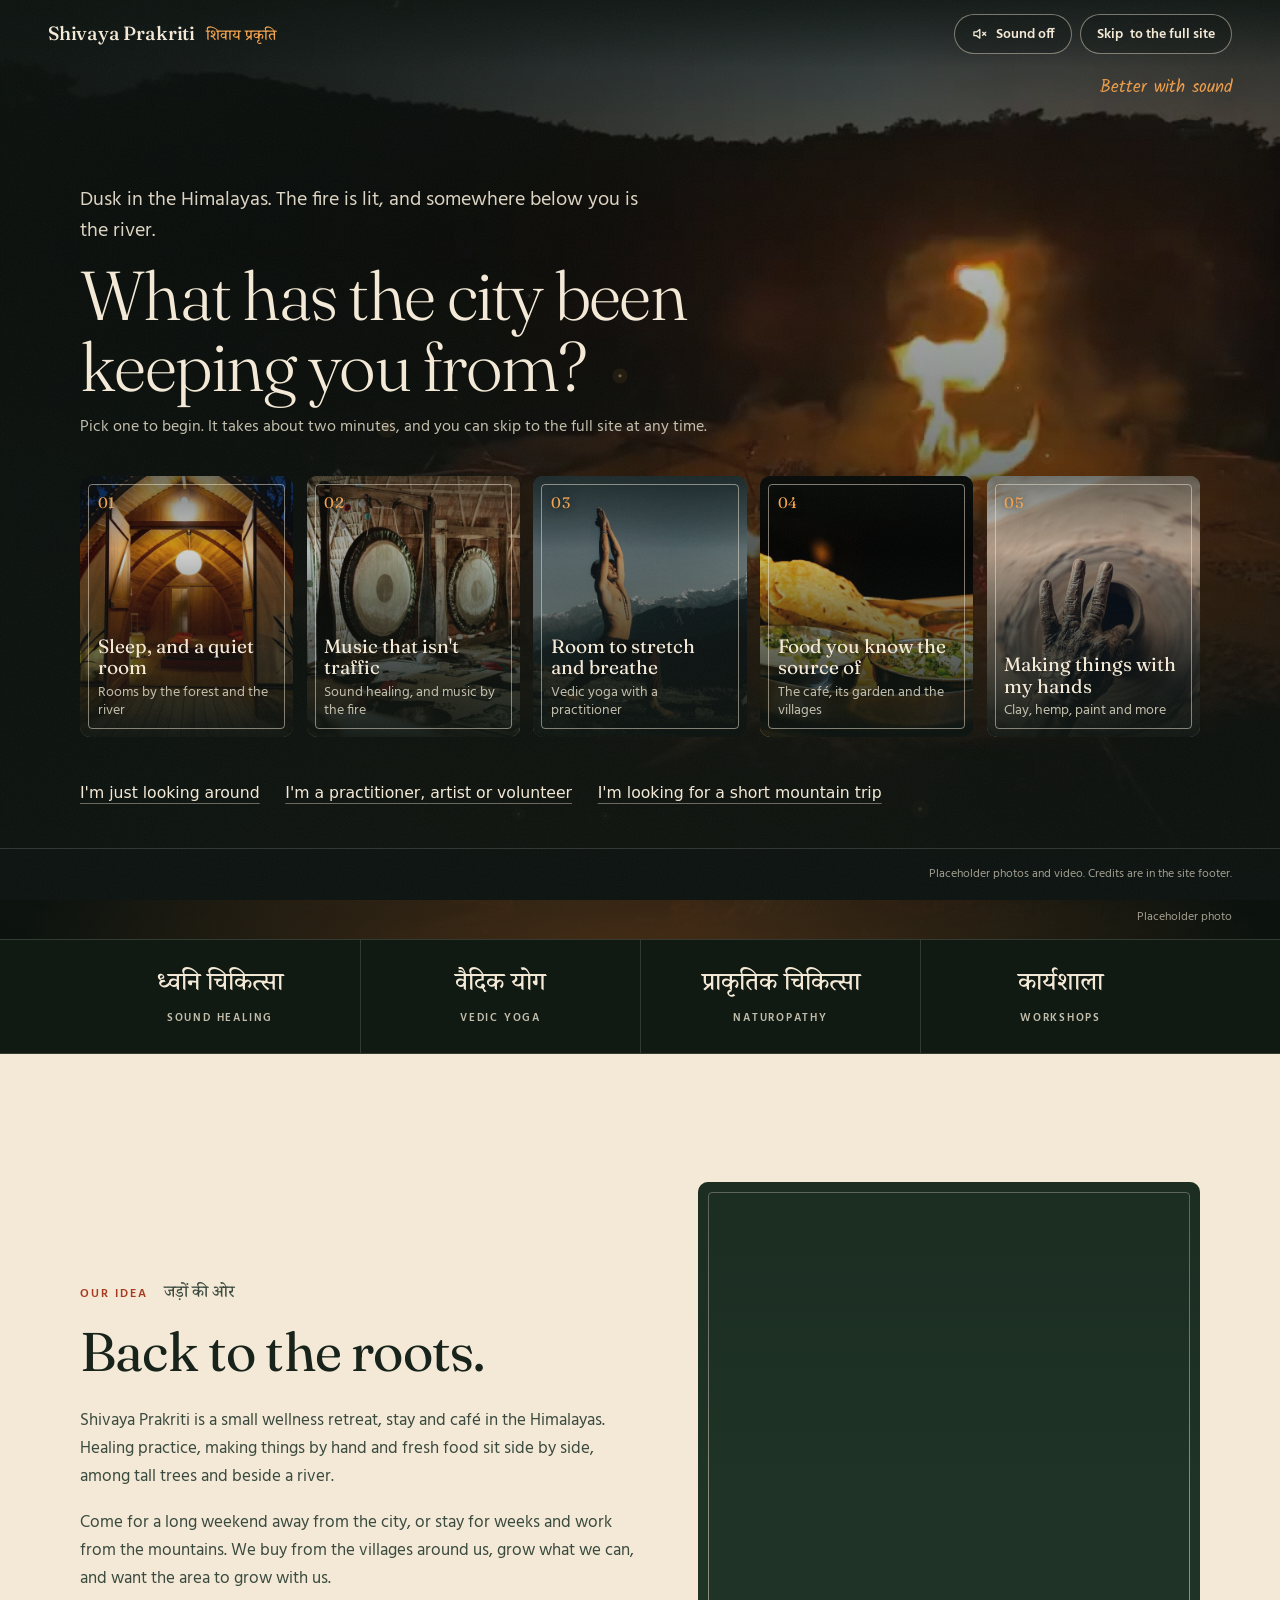
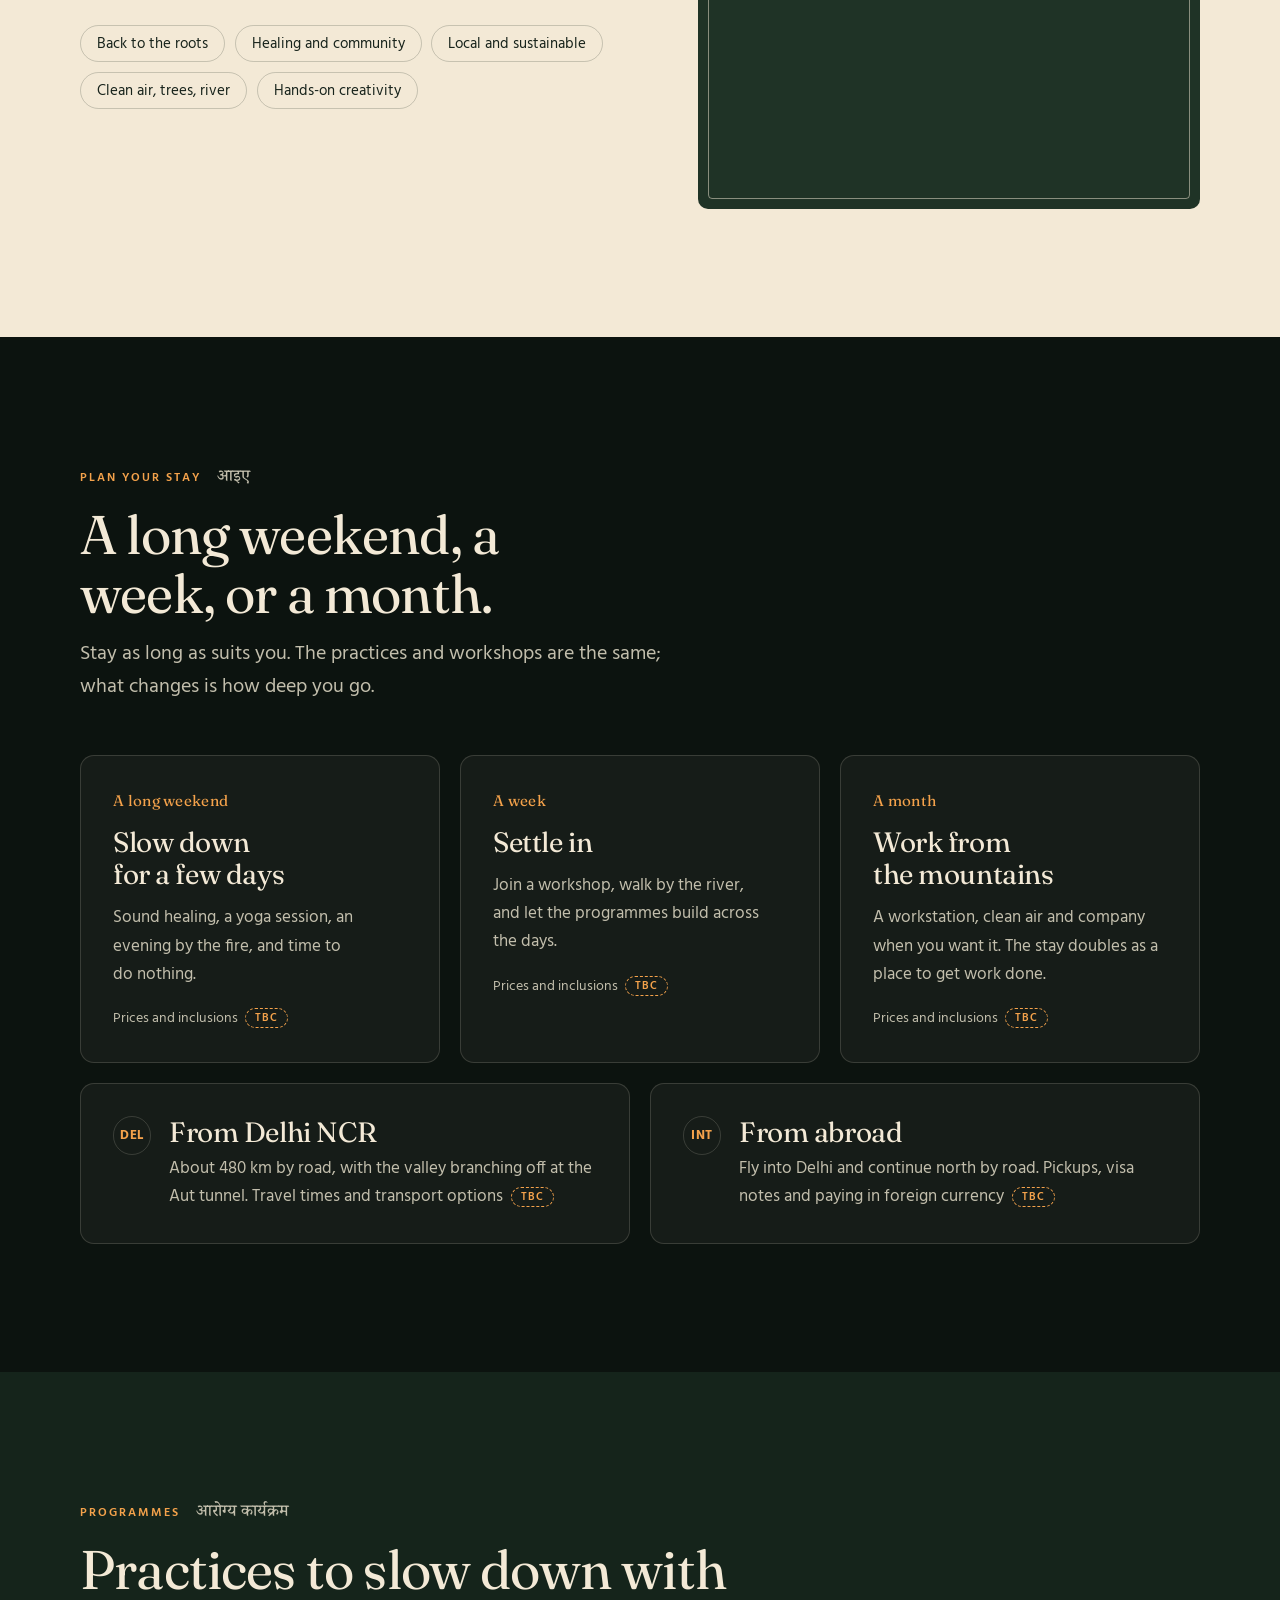
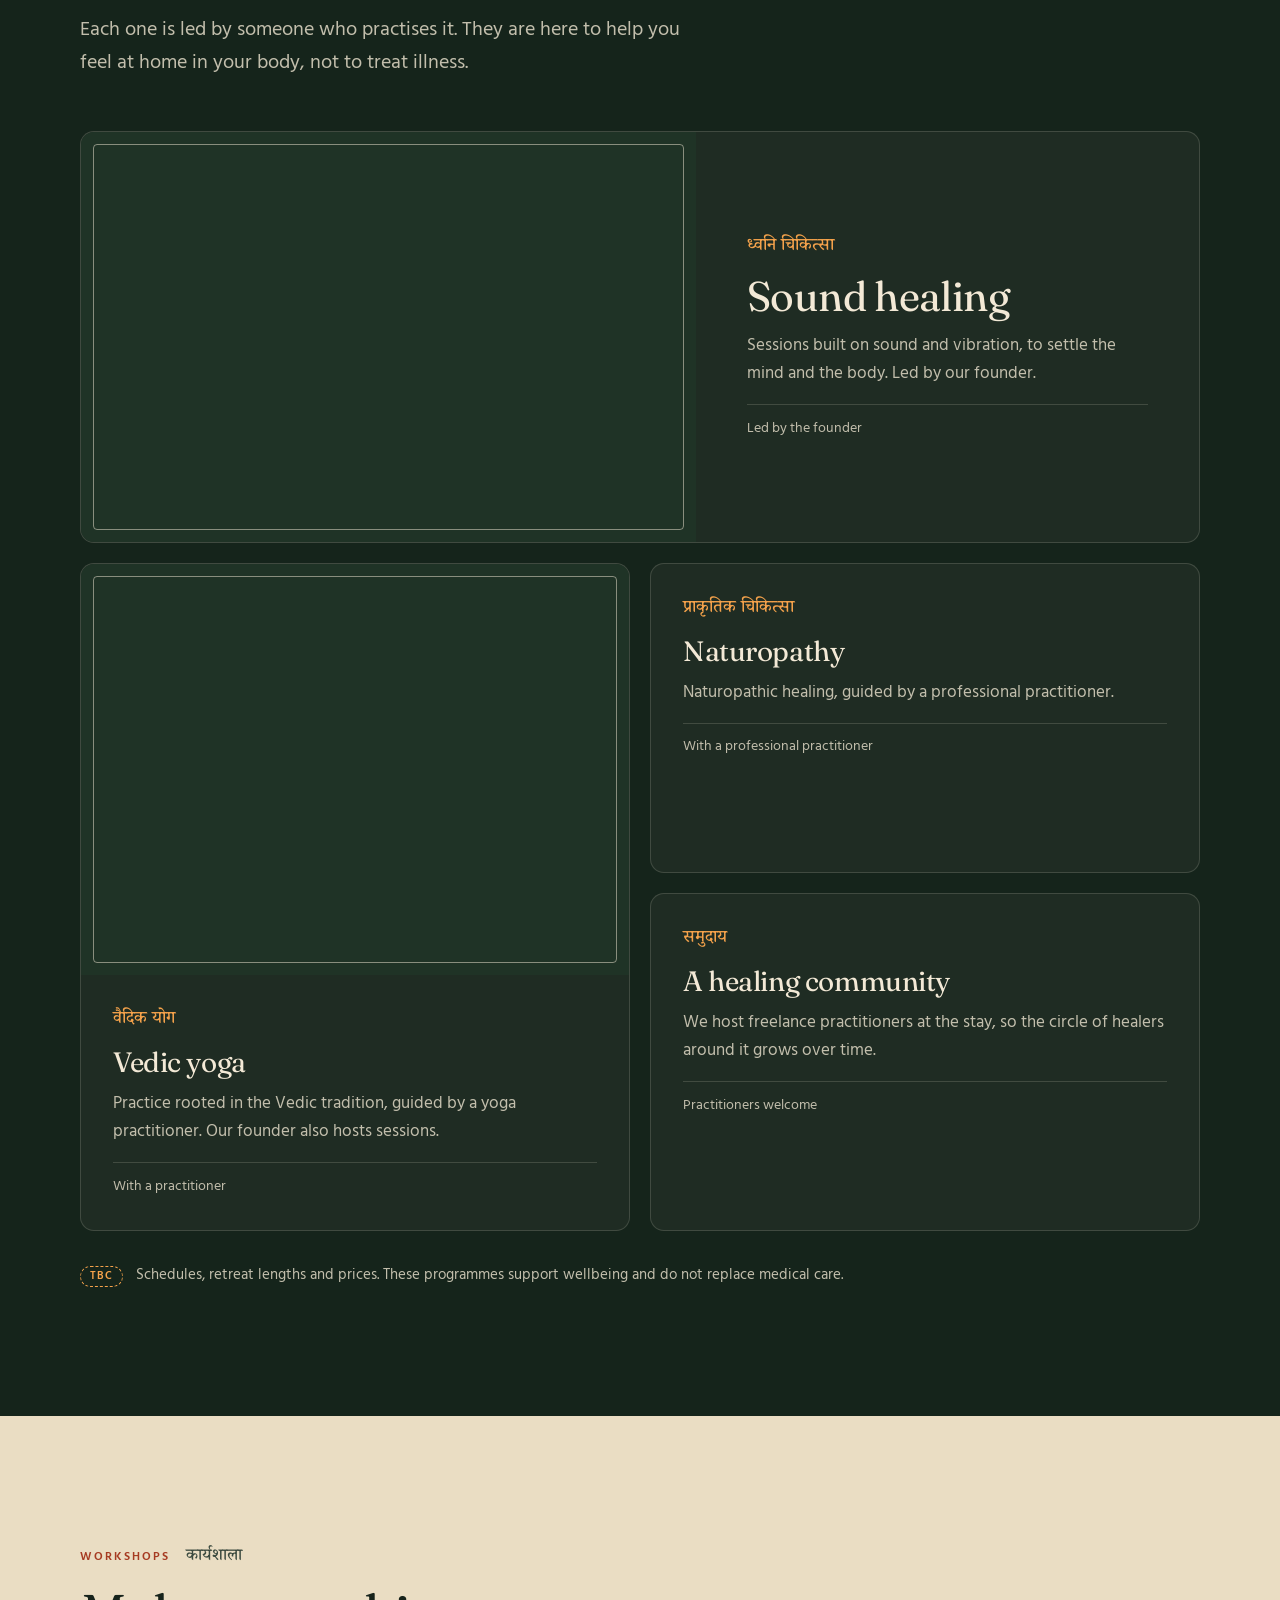
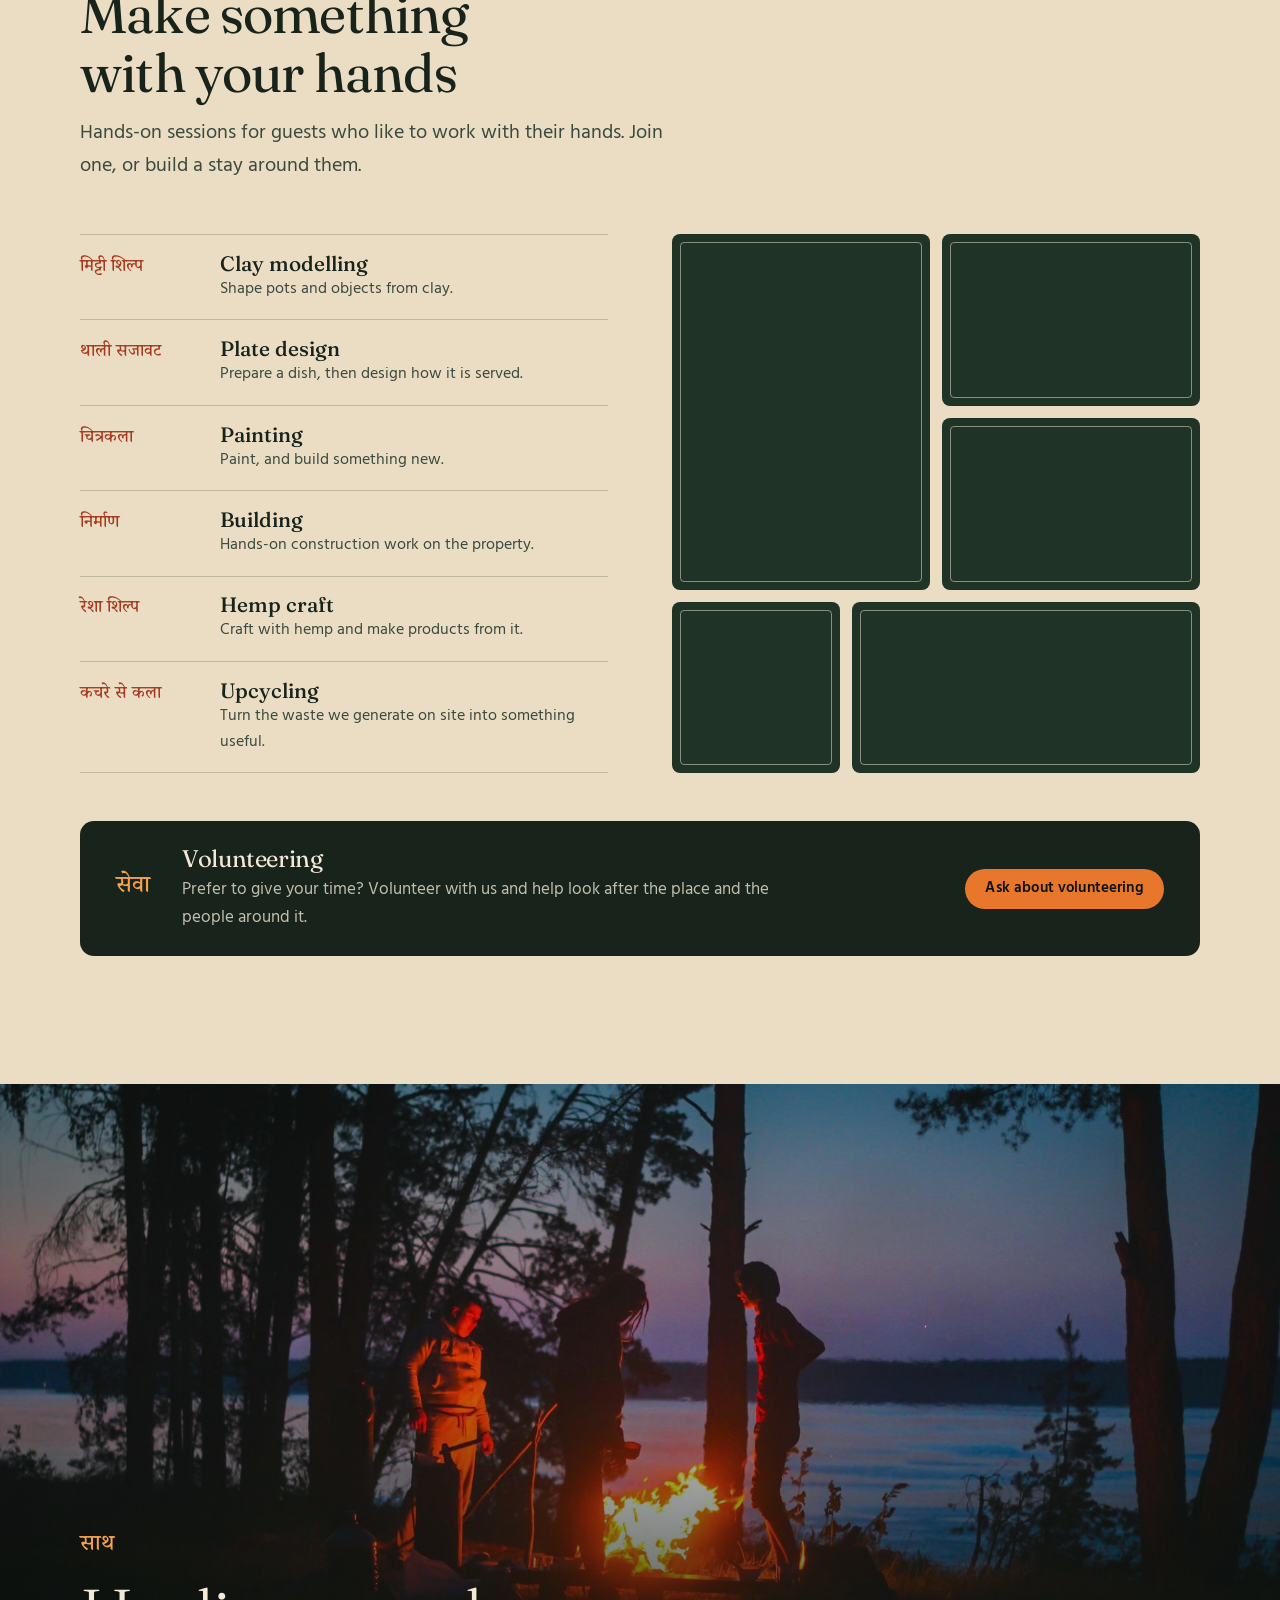
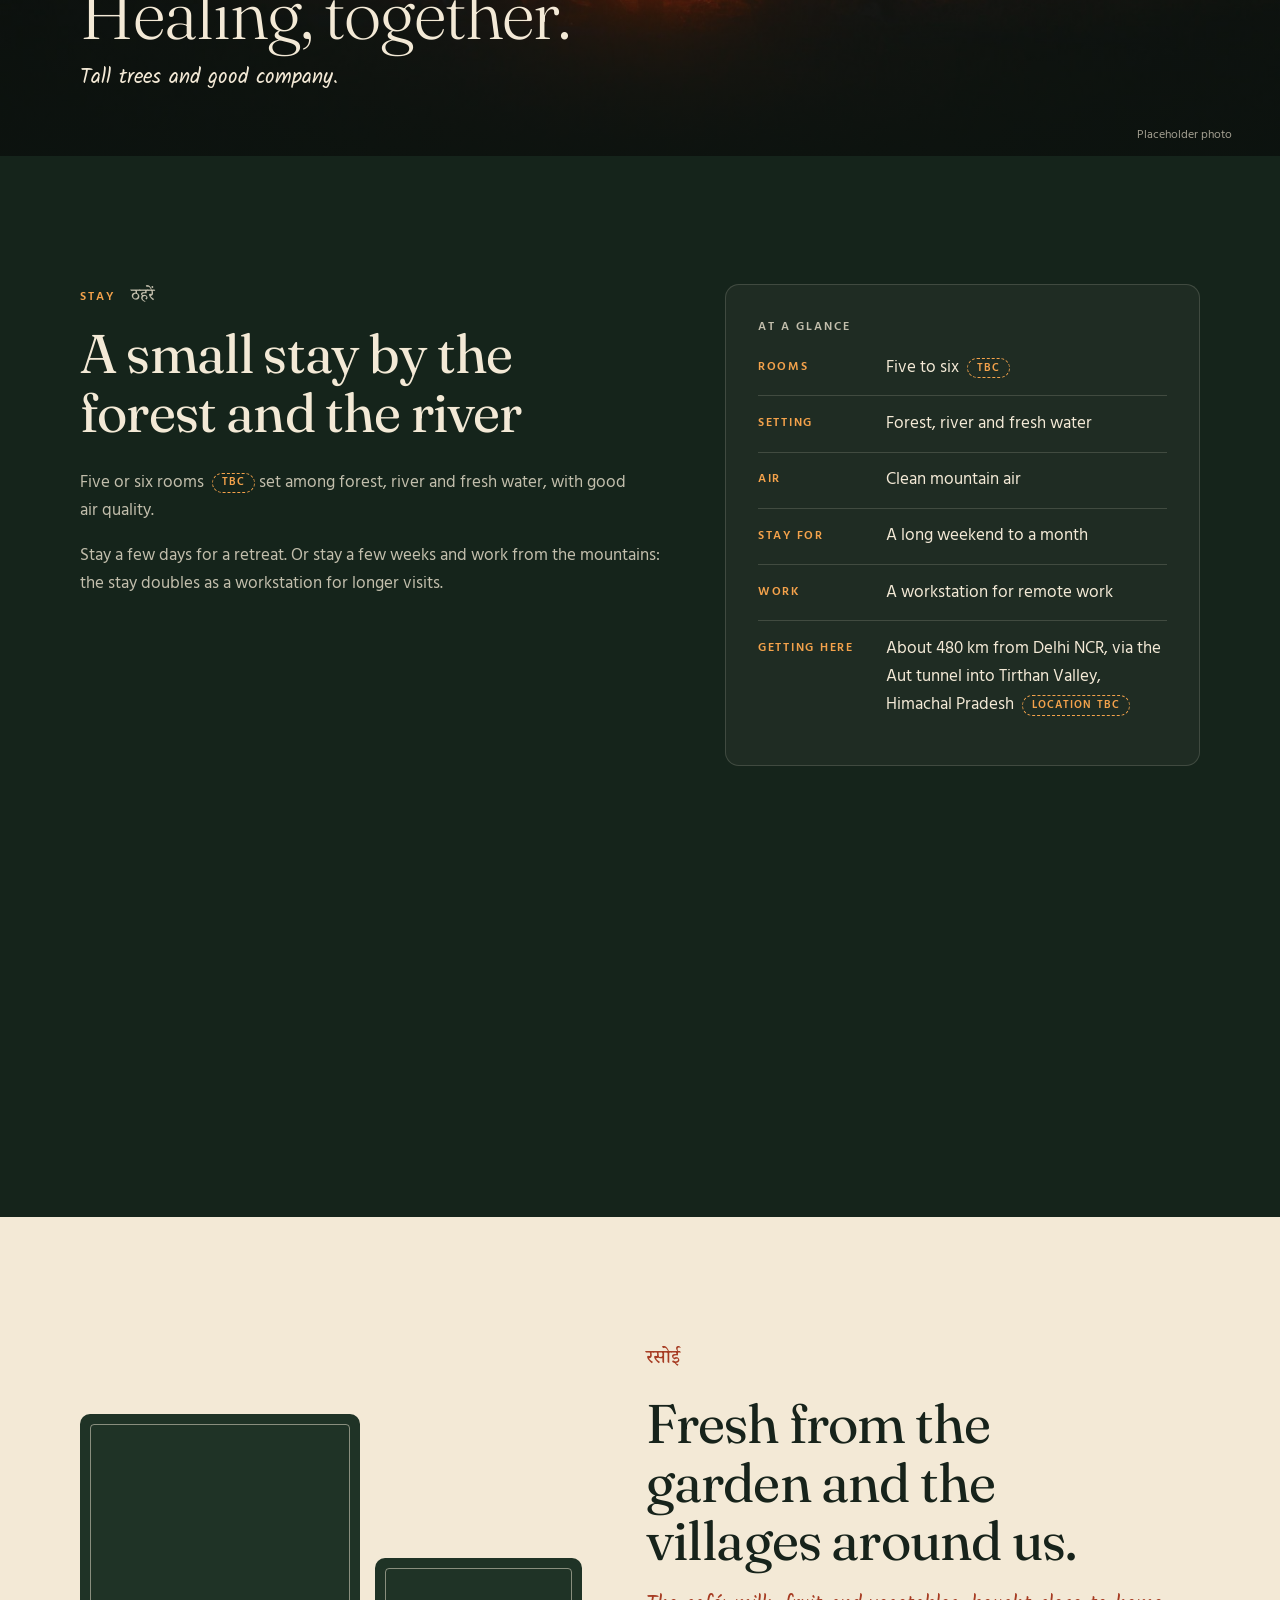
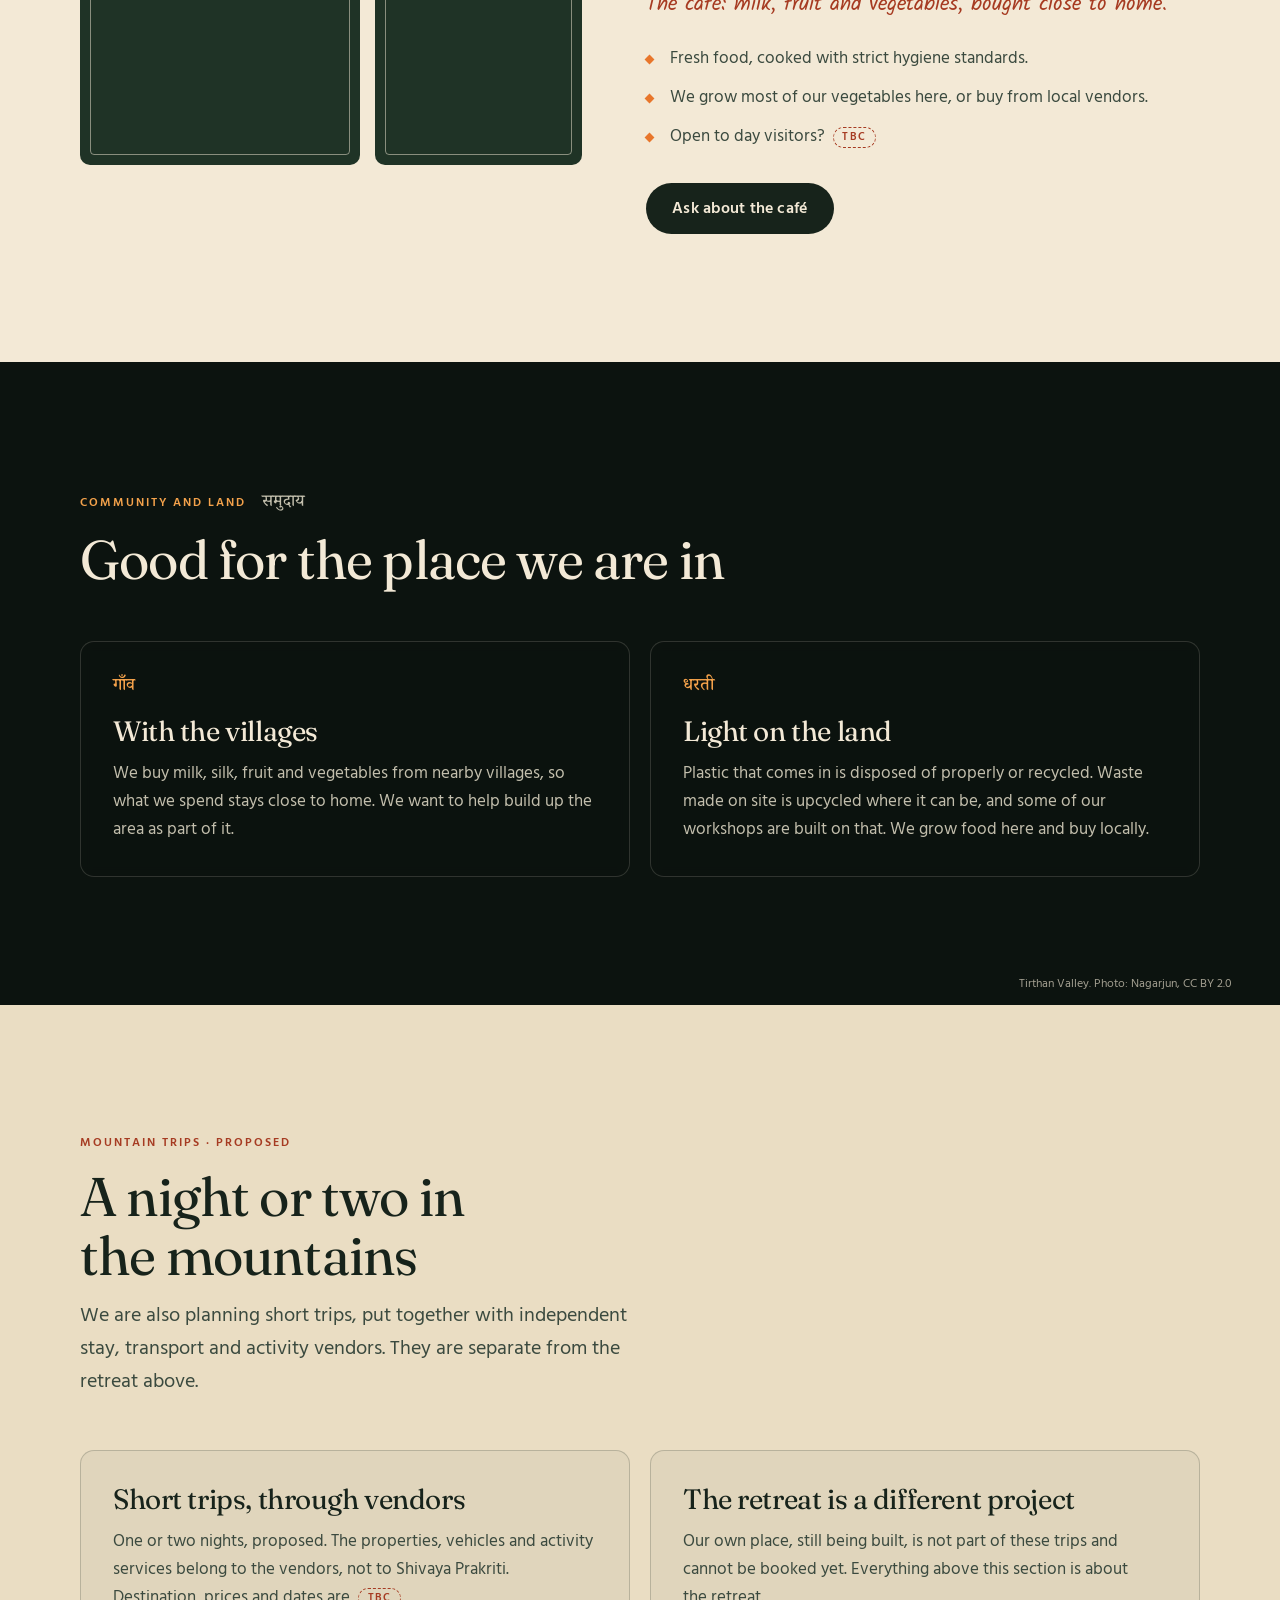
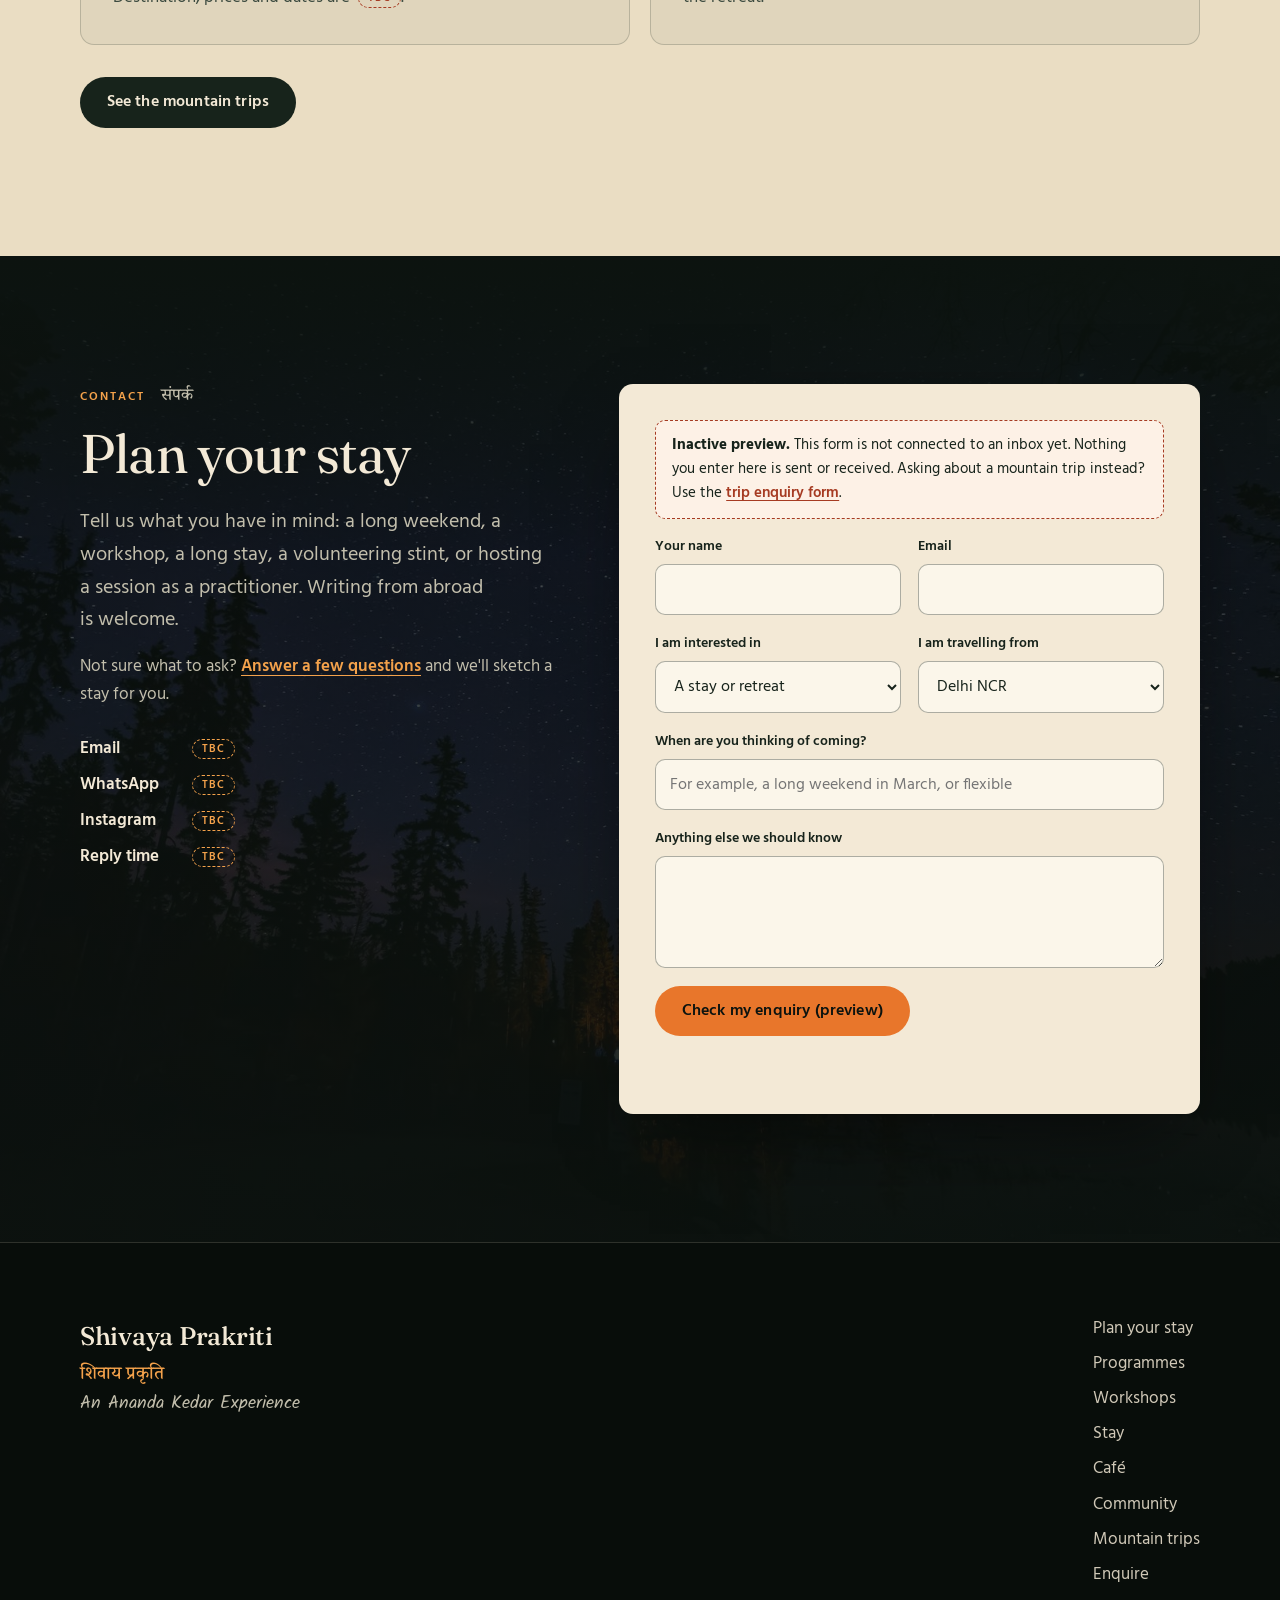
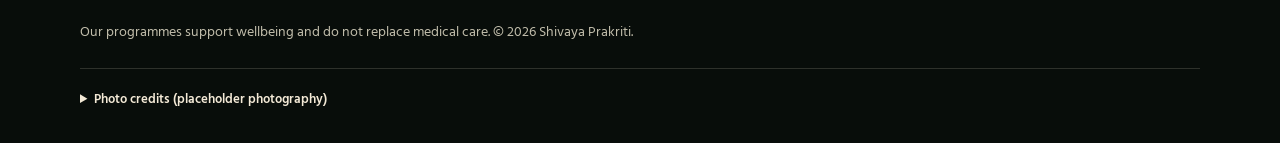
==== commit 6f9857a7: "Add the mountain trips page: a proposed, vendor-backed offering A separate page (site/trips.html) fo" ====
--- a/site/index.html
+++ b/site/index.html
@@ -108,6 +108,7 @@
         <p class="j-resume" hidden><button type="button" class="btn btn--ghost btn--sm" data-j-resume>Pick up where you left off</button></p>
         <button type="button" class="j-link" data-j-exit="looking">I'm just looking around</button>
         <button type="button" class="j-link" data-j-goto="host">I'm a practitioner, artist or volunteer</button>
+        <a class="j-link" href="trips.html">I'm looking for a short mountain trip</a>
       </div>
     </section>
 
@@ -389,6 +390,7 @@
             <span>Also send me news when dates and retreats open. I can unsubscribe at any time.</span>
           </label>
           <p class="j-fine" data-consent-line></p>
+          <p class="form__preview" data-inactive-preview><strong>Inactive preview.</strong> This form is not connected to an inbox yet. Nothing you enter here is sent or received.</p>
           <div><button class="btn btn--ember" type="submit" data-submit>Send</button></div>
           <p class="form__status" role="status" aria-live="polite" data-j-status></p>
         </form>
@@ -433,6 +435,7 @@
         <li><a href="#stay">Stay</a></li>
         <li><a href="#cafe">Café</a></li>
         <li><a href="#community">Community</a></li>
+        <li><a href="trips.html">Mountain trips</a></li>
       </ul>
       <a class="btn btn--ember btn--sm" href="#contact">Enquire</a>
     </nav>
@@ -479,7 +482,7 @@
   </div>
 
   <!-- Idea -->
-  <section class="sec sec--cream" aria-labelledby="idea-title">
+  <section class="sec sec--cream" id="idea" aria-labelledby="idea-title">
     <div class="wrap intro">
       <div class="reveal">
         <div class="sec-head">
@@ -739,6 +742,28 @@
     <p class="credit">Tirthan Valley. Photo: Nagarjun, CC BY 2.0</p>
   </section>
 
+  <!-- Mountain trips: a separate, vendor-backed offering (see trips.html) -->
+  <section class="sec sec--paper" id="trips" aria-labelledby="trips-title">
+    <div class="wrap">
+      <div class="sec-head reveal">
+        <div class="head-row"><p class="label">Mountain trips · Proposed</p></div>
+        <h2 id="trips-title">A night or two in the mountains</h2>
+        <p class="lede">We are also planning short trips, put together with independent stay, transport and activity vendors. They are separate from the retreat above.</p>
+      </div>
+      <div class="cards2 reveal">
+        <article class="card">
+          <h3>Short trips, through vendors</h3>
+          <p>One or two nights, proposed. The properties, vehicles and activity services belong to the vendors, not to Shivaya Prakriti. Destination, prices and dates are <span class="tbc">TBC</span>.</p>
+        </article>
+        <article class="card">
+          <h3>The retreat is a different project</h3>
+          <p>Our own place, still being built, is not part of these trips and cannot be booked yet. Everything above this section is about the retreat.</p>
+        </article>
+      </div>
+      <p class="sec-foot reveal"><a class="btn btn--ink" href="trips.html">See the mountain trips</a></p>
+    </div>
+  </section>
+
   <!-- Contact -->
   <section class="sec contact" id="contact" aria-labelledby="contact-title">
     <img src="assets/img/photos/lake-camp-stars.jpg" width="2000" height="1242" loading="lazy" decoding="async" alt="">
@@ -759,6 +784,7 @@
       </div>
 
       <form class="form reveal" id="enquiry" novalidate>
+        <p class="form__preview" data-inactive-preview><strong>Inactive preview.</strong> This form is not connected to an inbox yet. Nothing you enter here is sent or received. Asking about a mountain trip instead? Use the <a href="trips.html#enquire">trip enquiry form</a>.</p>
         <div class="row">
           <div class="field">
             <label for="f-name">Your name</label>
@@ -800,7 +826,7 @@
           <textarea id="f-message" name="message"></textarea>
         </div>
         <div>
-          <button class="btn btn--ember" type="submit">Send enquiry</button>
+          <button class="btn btn--ember" type="submit" data-send-label>Send enquiry</button>
         </div>
         <p class="form__status" id="form-status" role="status" aria-live="polite"></p>
       </form>
@@ -825,6 +851,7 @@
           <li><a href="#stay">Stay</a></li>
           <li><a href="#cafe">Café</a></li>
           <li><a href="#community">Community</a></li>
+          <li><a href="trips.html">Mountain trips</a></li>
           <li><a href="#contact">Enquire</a></li>
         </ul>
       </nav>
--- a/site/assets/css/styles.css
+++ b/site/assets/css/styles.css
@@ -461,6 +461,9 @@
 .field__error { font-size: 0.85rem; font-weight: 600; color: var(--coal); }
 .form .btn { justify-self: start; }
 .form__status { min-height: 1.5rem; font-size: 0.95rem; color: var(--ink-2); }
+/* Shown on a form while it is not connected to anything: it only checks answers and sends nothing */
+.form__preview { padding: 0.75rem 1rem; border: 1.5px dashed var(--coal); border-radius: 10px; background: #fdf1e6; font-size: 0.92rem; color: var(--ink); }
+.form__preview a { color: var(--coal); font-weight: 600; text-underline-offset: 3px; }
 @media (max-width: 56rem) { .contact__grid { grid-template-columns: 1fr; } }
 @media (max-width: 34rem) { .form .row { grid-template-columns: 1fr; } }
 
--- a/site/assets/css/journey.css
+++ b/site/assets/css/journey.css
@@ -172,6 +172,7 @@
   text-decoration: underline; text-decoration-color: rgba(243, 233, 214, 0.4); text-underline-offset: 5px;
 }
 .j-link:hover { text-decoration-color: var(--glow); }
+a.j-link { display: inline-flex; align-items: center; }
 .j-resume { display: flex; flex-wrap: wrap; gap: 0.75rem; align-items: center; }
 .j-resume[hidden] { display: none; }
 
